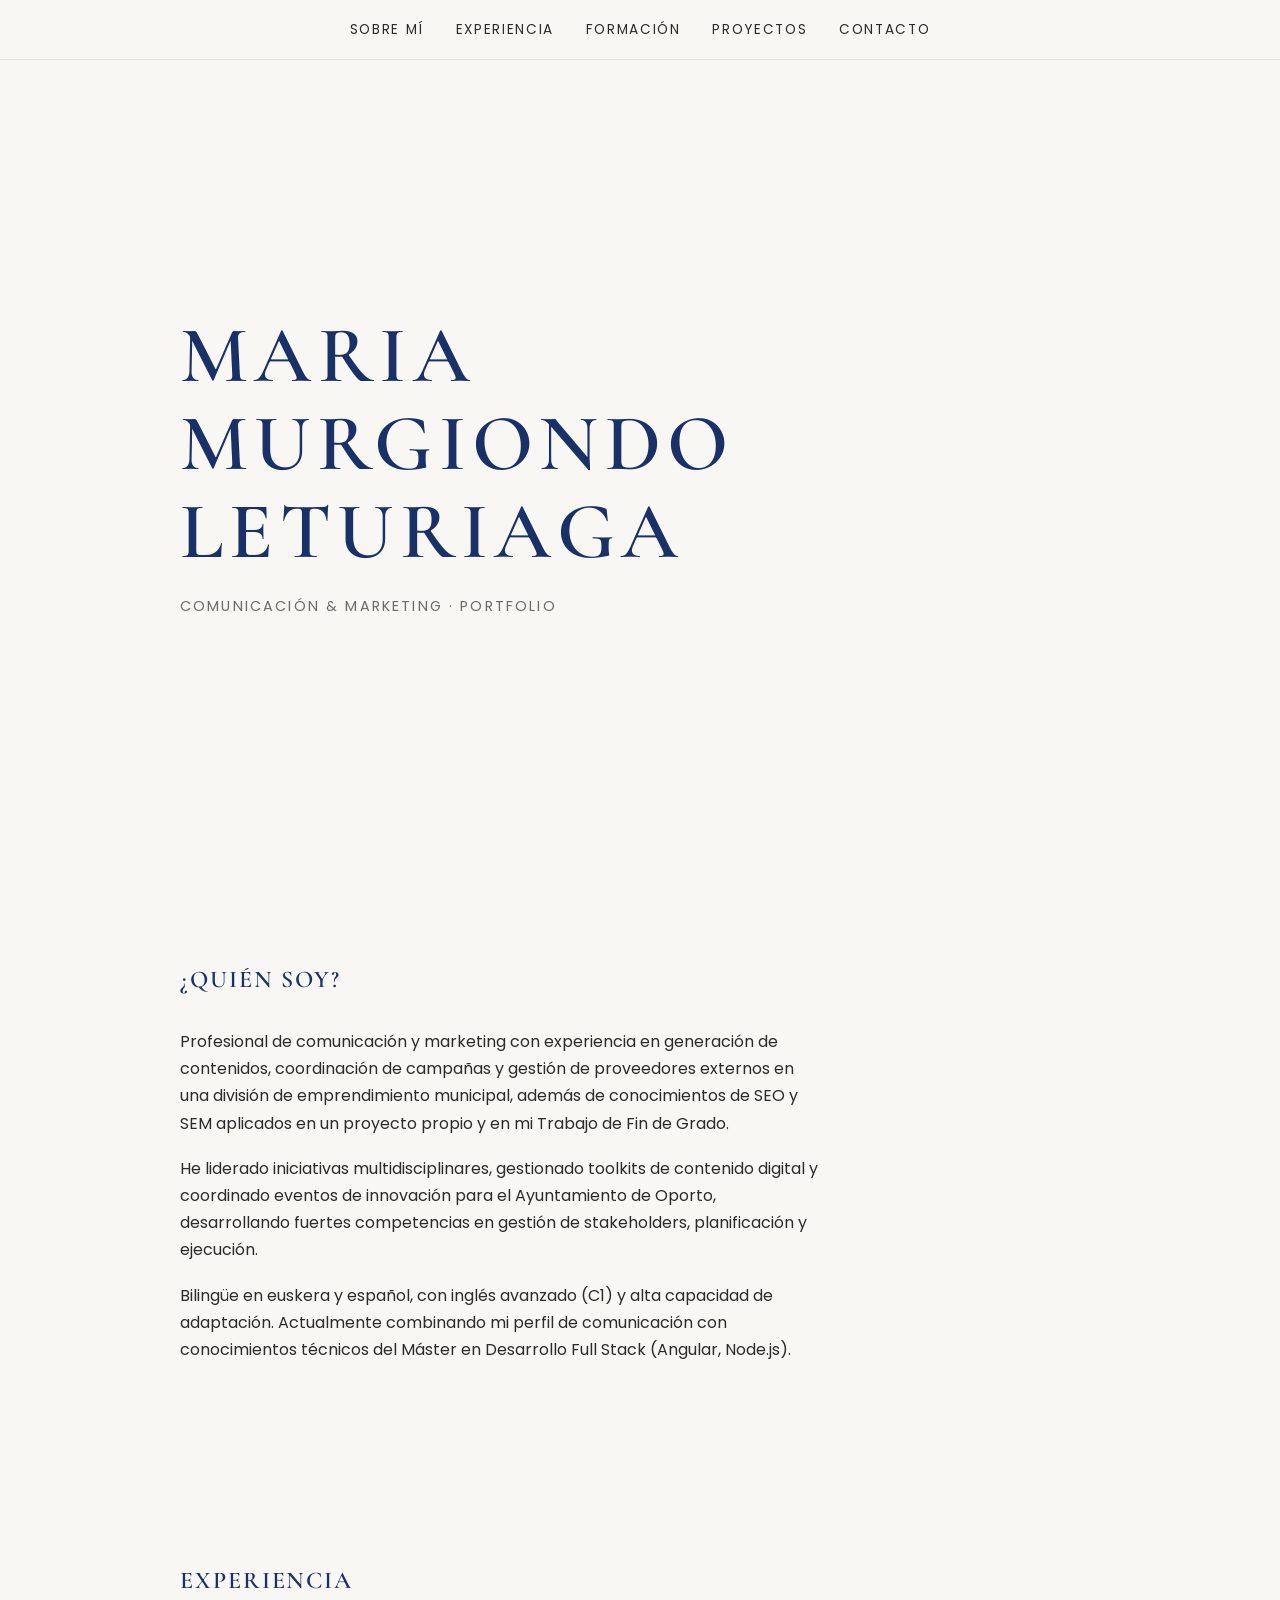
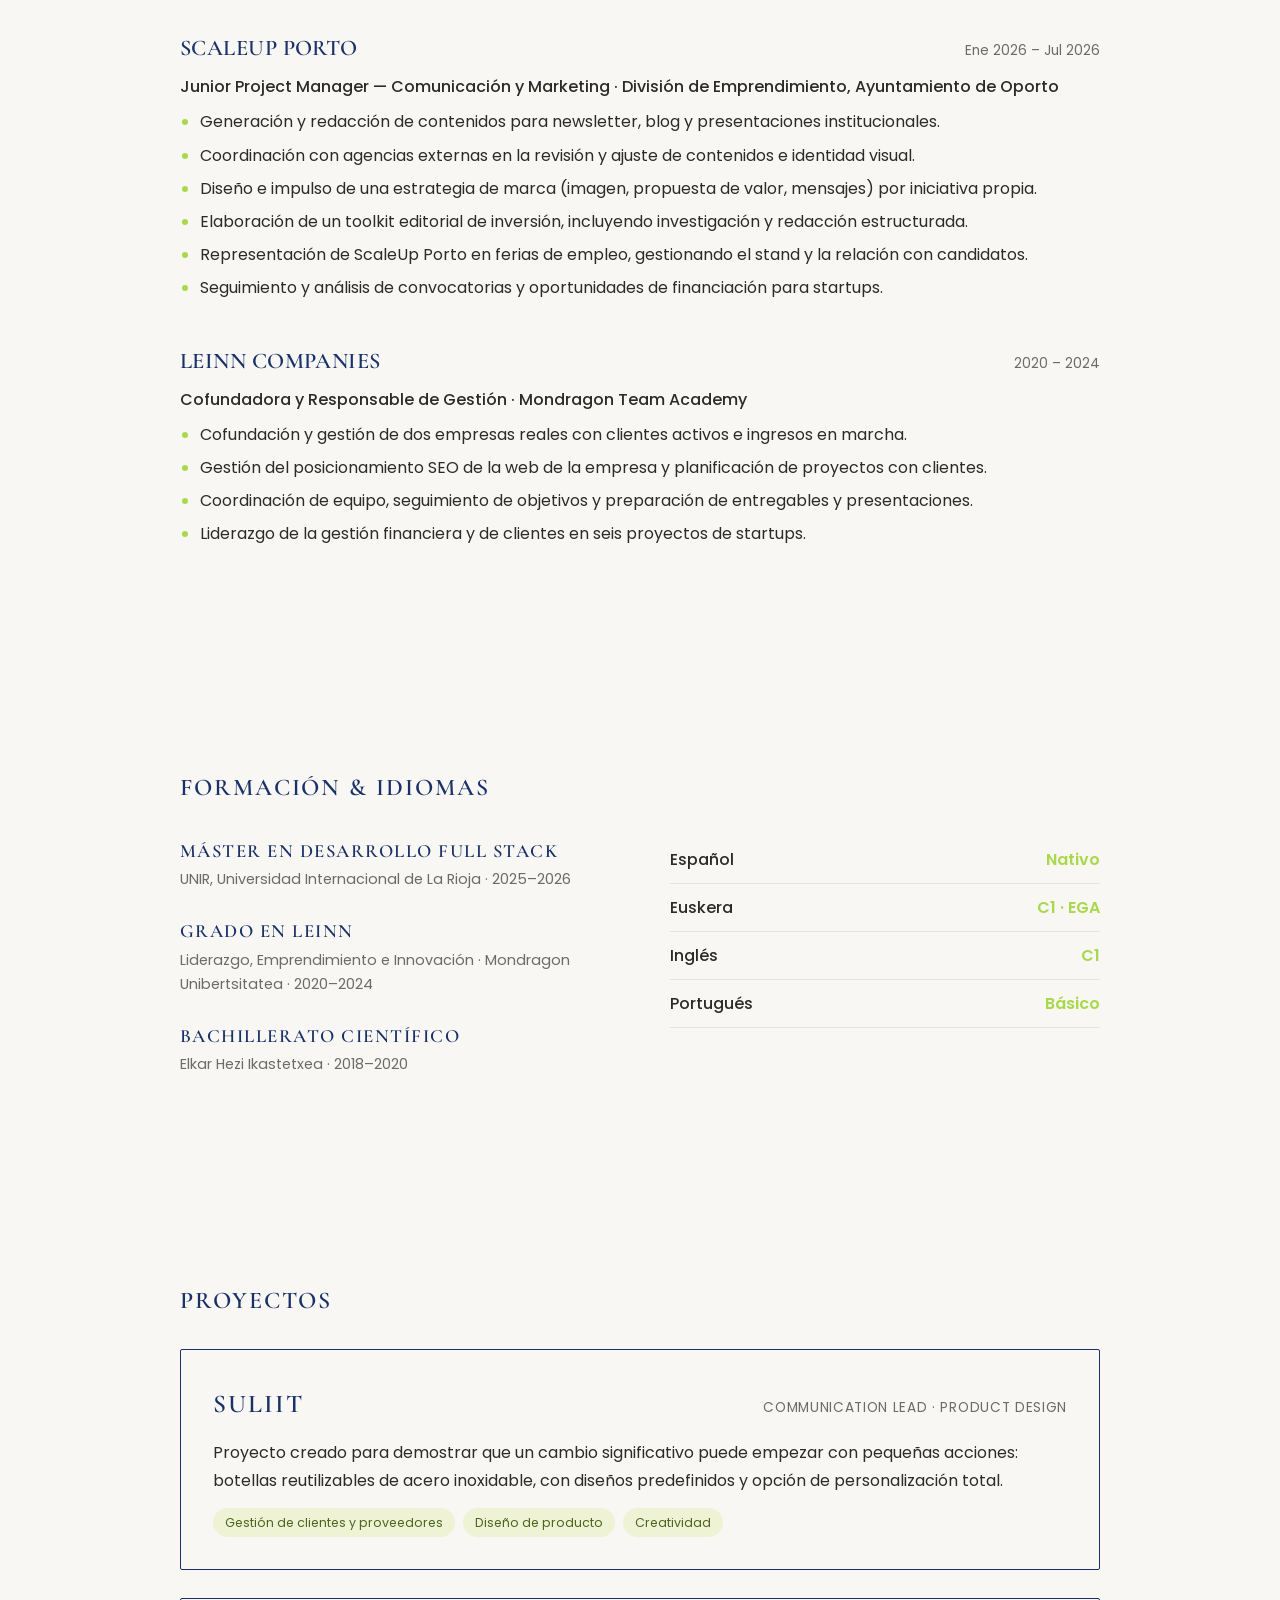
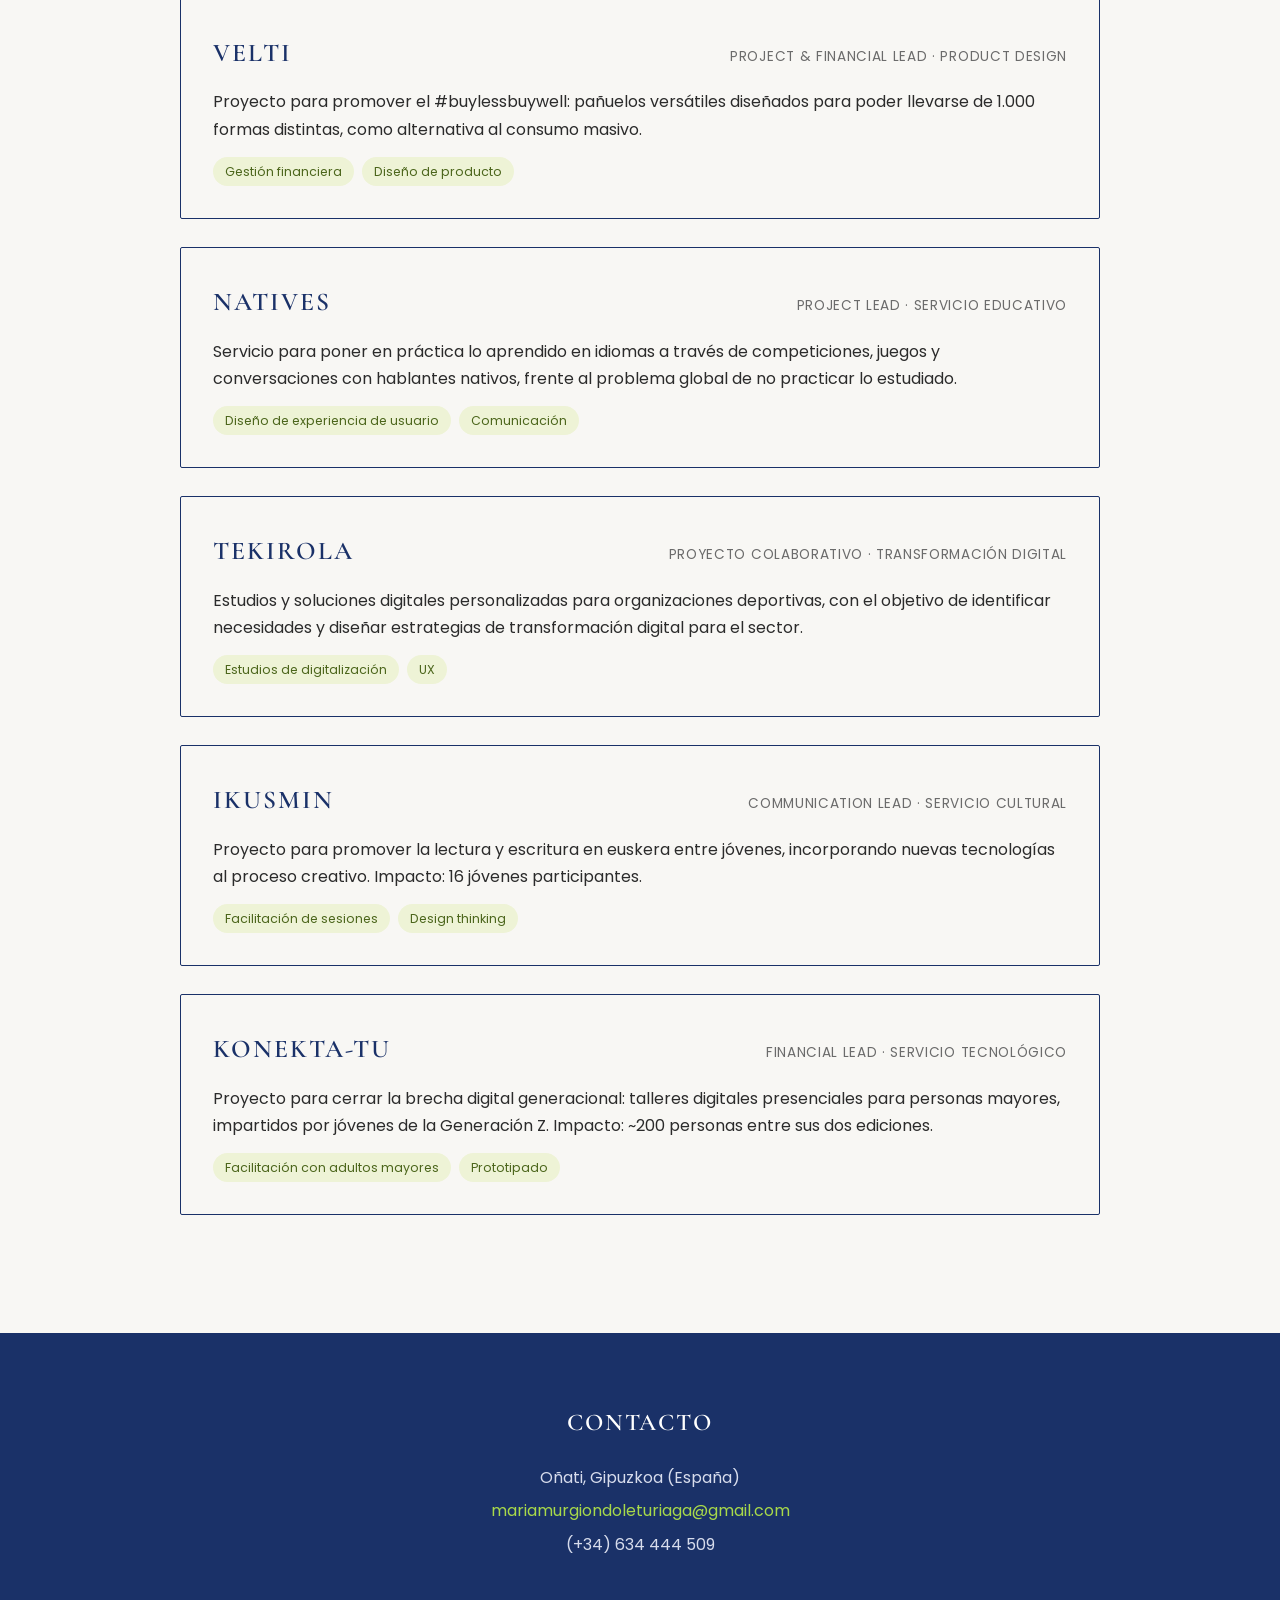
==== index.html @ a0304f07 "primer portfolio" ====
<!DOCTYPE html>
<html lang="es">
<head>
<meta charset="UTF-8">
<meta name="viewport" content="width=device-width, initial-scale=1">
<title>Maria Murgiondo Leturiaga — Portfolio</title>
<link rel="preconnect" href="https://fonts.googleapis.com">
<link href="https://fonts.googleapis.com/css2?family=Cormorant+Garamond:wght@400;500;600&family=Poppins:wght@300;400;500;600&display=swap" rel="stylesheet">
<style>
  :root {
    --navy: #1a3168;
    --lime: #a8d94a;
    --bg: #f8f7f4;
    --text: #2b2b2b;
    --muted: #6b6b6b;
  }
  * { box-sizing: border-box; margin: 0; padding: 0; }
  body {
    font-family: 'Poppins', sans-serif;
    background: var(--bg);
    color: var(--text);
    line-height: 1.7;
  }
  h1, h2, h3 {
    font-family: 'Cormorant Garamond', serif;
    letter-spacing: 0.08em;
    color: var(--navy);
    text-transform: uppercase;
    font-weight: 600;
  }
  a { color: var(--navy); }
  section {
    max-width: 1000px;
    margin: 0 auto;
    padding: 90px 40px;
  }
  nav {
    position: sticky;
    top: 0;
    background: rgba(248,247,244,0.95);
    backdrop-filter: blur(6px);
    display: flex;
    justify-content: center;
    gap: 32px;
    padding: 18px 0;
    z-index: 10;
    border-bottom: 1px solid #e5e3dd;
  }
  nav a {
    text-decoration: none;
    font-size: 0.85rem;
    letter-spacing: 0.12em;
    text-transform: uppercase;
    color: var(--text);
  }
  nav a:hover { color: var(--navy); }

  /* HERO */
  .hero {
    min-height: 90vh;
    display: flex;
    flex-direction: column;
    justify-content: center;
    align-items: flex-start;
    padding: 40px;
    position: relative;
  }
  .hero h1 {
    font-size: clamp(2.8rem, 7vw, 5rem);
    line-height: 1.1;
  }
  .hero p {
    margin-top: 18px;
    letter-spacing: 0.15em;
    text-transform: uppercase;
    font-size: 0.9rem;
    color: var(--muted);
  }

  /* WHO AM I */
  #sobre-mi p { margin-bottom: 18px; max-width: 640px; color: var(--text); }

  /* EXPERIENCE */
  .exp-item { margin-bottom: 40px; }
  .exp-item .meta {
    display: flex;
    justify-content: space-between;
    flex-wrap: wrap;
    align-items: baseline;
    margin-bottom: 6px;
  }
  .exp-item h3 { font-size: 1.4rem; letter-spacing: 0.02em; }
  .exp-item .role { font-family: 'Poppins'; font-weight: 500; color: var(--text); }
  .exp-item .date { color: var(--muted); font-size: 0.85rem; }
  .exp-item ul { padding-left: 20px; margin-top: 8px; }
  .exp-item li { margin-bottom: 6px; }
  .exp-item li::marker { color: var(--lime); }

  /* GRID (education / languages) */
  .grid-2 {
    display: grid;
    grid-template-columns: 1fr 1fr;
    gap: 60px;
  }
  .edu-item { margin-bottom: 24px; }
  .edu-item .school { color: var(--muted); font-size: 0.9rem; }
  .lang-item {
    display: flex;
    justify-content: space-between;
    align-items: center;
    padding: 10px 0;
    border-bottom: 1px solid #e5e3dd;
  }
  .lang-item span:first-child { font-weight: 500; }
  .lang-item span:last-child { color: var(--lime); font-weight: 600; }

  /* PROJECTS */
  .project-card {
    border: 1px solid var(--navy);
    border-radius: 2px;
    padding: 32px;
    margin-bottom: 28px;
  }
  .project-card .top {
    display: flex;
    justify-content: space-between;
    align-items: baseline;
    flex-wrap: wrap;
    margin-bottom: 14px;
  }
  .project-card h3 { font-size: 1.6rem; }
  .project-card .role { color: var(--muted); font-size: 0.85rem; letter-spacing: 0.05em; text-transform: uppercase; }
  .project-card .skills { margin-top: 14px; display: flex; flex-wrap: wrap; gap: 8px; }
  .skill-tag {
    background: #eef3d6;
    color: #4c661c;
    padding: 4px 12px;
    border-radius: 20px;
    font-size: 0.78rem;
  }

  /* CONTACT */
  footer {
    background: var(--navy);
    color: #fff;
    text-align: center;
    padding: 70px 40px;
  }
  footer h2 { color: #fff; margin-bottom: 20px; }
  footer a { color: var(--lime); text-decoration: none; }
  footer .contact-line { margin: 6px 0; color: #d7dcec; }

  @media (max-width: 700px) {
    .grid-2 { grid-template-columns: 1fr; }
    section { padding: 60px 22px; }
  }
</style>
</head>
<body>

<nav>
  <a href="#sobre-mi">Sobre mí</a>
  <a href="#experiencia">Experiencia</a>
  <a href="#formacion">Formación</a>
  <a href="#proyectos">Proyectos</a>
  <a href="#contacto">Contacto</a>
</nav>

<!-- HERO -->
<section class="hero" id="inicio">
  <h1>Maria<br>Murgiondo<br>Leturiaga</h1>
  <p>Comunicación &amp; Marketing · Portfolio</p>
</section>

<!-- SOBRE MI -->
<section id="sobre-mi">
  <h2>¿Quién soy?</h2>
  <br>
  <p>Profesional de comunicación y marketing con experiencia en generación de contenidos, coordinación de campañas y gestión de proveedores externos en una división de emprendimiento municipal, además de conocimientos de SEO y SEM aplicados en un proyecto propio y en mi Trabajo de Fin de Grado.</p>
  <p>He liderado iniciativas multidisciplinares, gestionado toolkits de contenido digital y coordinado eventos de innovación para el Ayuntamiento de Oporto, desarrollando fuertes competencias en gestión de stakeholders, planificación y ejecución.</p>
  <p>Bilingüe en euskera y español, con inglés avanzado (C1) y alta capacidad de adaptación. Actualmente combinando mi perfil de comunicación con conocimientos técnicos del Máster en Desarrollo Full Stack (Angular, Node.js).</p>
</section>

<!-- EXPERIENCIA -->
<section id="experiencia">
  <h2>Experiencia</h2>
  <br>
  <div class="exp-item">
    <div class="meta">
      <h3>ScaleUp Porto</h3>
      <span class="date">Ene 2026 – Jul 2026</span>
    </div>
    <div class="role">Junior Project Manager — Comunicación y Marketing · División de Emprendimiento, Ayuntamiento de Oporto</div>
    <ul>
      <li>Generación y redacción de contenidos para newsletter, blog y presentaciones institucionales.</li>
      <li>Coordinación con agencias externas en la revisión y ajuste de contenidos e identidad visual.</li>
      <li>Diseño e impulso de una estrategia de marca (imagen, propuesta de valor, mensajes) por iniciativa propia.</li>
      <li>Elaboración de un toolkit editorial de inversión, incluyendo investigación y redacción estructurada.</li>
      <li>Representación de ScaleUp Porto en ferias de empleo, gestionando el stand y la relación con candidatos.</li>
      <li>Seguimiento y análisis de convocatorias y oportunidades de financiación para startups.</li>
    </ul>
  </div>
  <div class="exp-item">
    <div class="meta">
      <h3>LEINN Companies</h3>
      <span class="date">2020 – 2024</span>
    </div>
    <div class="role">Cofundadora y Responsable de Gestión · Mondragon Team Academy</div>
    <ul>
      <li>Cofundación y gestión de dos empresas reales con clientes activos e ingresos en marcha.</li>
      <li>Gestión del posicionamiento SEO de la web de la empresa y planificación de proyectos con clientes.</li>
      <li>Coordinación de equipo, seguimiento de objetivos y preparación de entregables y presentaciones.</li>
      <li>Liderazgo de la gestión financiera y de clientes en seis proyectos de startups.</li>
    </ul>
  </div>
</section>

<!-- FORMACION Y LANGUAGES -->
<section id="formacion">
  <h2>Formación &amp; Idiomas</h2>
  <br>
  <div class="grid-2">
    <div>
      <div class="edu-item">
        <h3>Máster en Desarrollo Full Stack</h3>
        <div class="school">UNIR, Universidad Internacional de La Rioja · 2025–2026</div>
      </div>
      <div class="edu-item">
        <h3>Grado en LEINN</h3>
        <div class="school">Liderazgo, Emprendimiento e Innovación · Mondragon Unibertsitatea · 2020–2024</div>
      </div>
      <div class="edu-item">
        <h3>Bachillerato Científico</h3>
        <div class="school">Elkar Hezi Ikastetxea · 2018–2020</div>
      </div>
    </div>
    <div>
      <div class="lang-item"><span>Español</span><span>Nativo</span></div>
      <div class="lang-item"><span>Euskera</span><span>C1 · EGA</span></div>
      <div class="lang-item"><span>Inglés</span><span>C1</span></div>
      <div class="lang-item"><span>Portugués</span><span>Básico</span></div>
    </div>
  </div>
</section>

<!-- PROYECTOS -->
<section id="proyectos">
  <h2>Proyectos</h2>
  <br>

  <div class="project-card">
    <div class="top">
      <h3>Suliit</h3>
      <span class="role">Communication Lead · Product design</span>
    </div>
    <p>Proyecto creado para demostrar que un cambio significativo puede empezar con pequeñas acciones: botellas reutilizables de acero inoxidable, con diseños predefinidos y opción de personalización total.</p>
    <div class="skills">
      <span class="skill-tag">Gestión de clientes y proveedores</span>
      <span class="skill-tag">Diseño de producto</span>
      <span class="skill-tag">Creatividad</span>
    </div>
  </div>

  <div class="project-card">
    <div class="top">
      <h3>Velti</h3>
      <span class="role">Project &amp; Financial Lead · Product design</span>
    </div>
    <p>Proyecto para promover el #buylessbuywell: pañuelos versátiles diseñados para poder llevarse de 1.000 formas distintas, como alternativa al consumo masivo.</p>
    <div class="skills">
      <span class="skill-tag">Gestión financiera</span>
      <span class="skill-tag">Diseño de producto</span>
    </div>
  </div>

  <div class="project-card">
    <div class="top">
      <h3>nativES</h3>
      <span class="role">Project Lead · Servicio educativo</span>
    </div>
    <p>Servicio para poner en práctica lo aprendido en idiomas a través de competiciones, juegos y conversaciones con hablantes nativos, frente al problema global de no practicar lo estudiado.</p>
    <div class="skills">
      <span class="skill-tag">Diseño de experiencia de usuario</span>
      <span class="skill-tag">Comunicación</span>
    </div>
  </div>

  <div class="project-card">
    <div class="top">
      <h3>Tekirola</h3>
      <span class="role">Proyecto colaborativo · Transformación digital</span>
    </div>
    <p>Estudios y soluciones digitales personalizadas para organizaciones deportivas, con el objetivo de identificar necesidades y diseñar estrategias de transformación digital para el sector.</p>
    <div class="skills">
      <span class="skill-tag">Estudios de digitalización</span>
      <span class="skill-tag">UX</span>
    </div>
  </div>

  <div class="project-card">
    <div class="top">
      <h3>Ikusmin</h3>
      <span class="role">Communication Lead · Servicio cultural</span>
    </div>
    <p>Proyecto para promover la lectura y escritura en euskera entre jóvenes, incorporando nuevas tecnologías al proceso creativo. Impacto: 16 jóvenes participantes.</p>
    <div class="skills">
      <span class="skill-tag">Facilitación de sesiones</span>
      <span class="skill-tag">Design thinking</span>
    </div>
  </div>

  <div class="project-card">
    <div class="top">
      <h3>Konekta-Tu</h3>
      <span class="role">Financial Lead · Servicio tecnológico</span>
    </div>
    <p>Proyecto para cerrar la brecha digital generacional: talleres digitales presenciales para personas mayores, impartidos por jóvenes de la Generación Z. Impacto: ~200 personas entre sus dos ediciones.</p>
    <div class="skills">
      <span class="skill-tag">Facilitación con adultos mayores</span>
      <span class="skill-tag">Prototipado</span>
    </div>
  </div>
</section>

<!-- CONTACTO -->
<footer id="contacto">
  <h2>Contacto</h2>
  <p class="contact-line">Oñati, Gipuzkoa (España)</p>
  <p class="contact-line"><a href="mailto:mariamurgiondoleturiaga@gmail.com">mariamurgiondoleturiaga@gmail.com</a></p>
  <p class="contact-line">(+34) 634 444 509</p>
</footer>

</body>
</html>
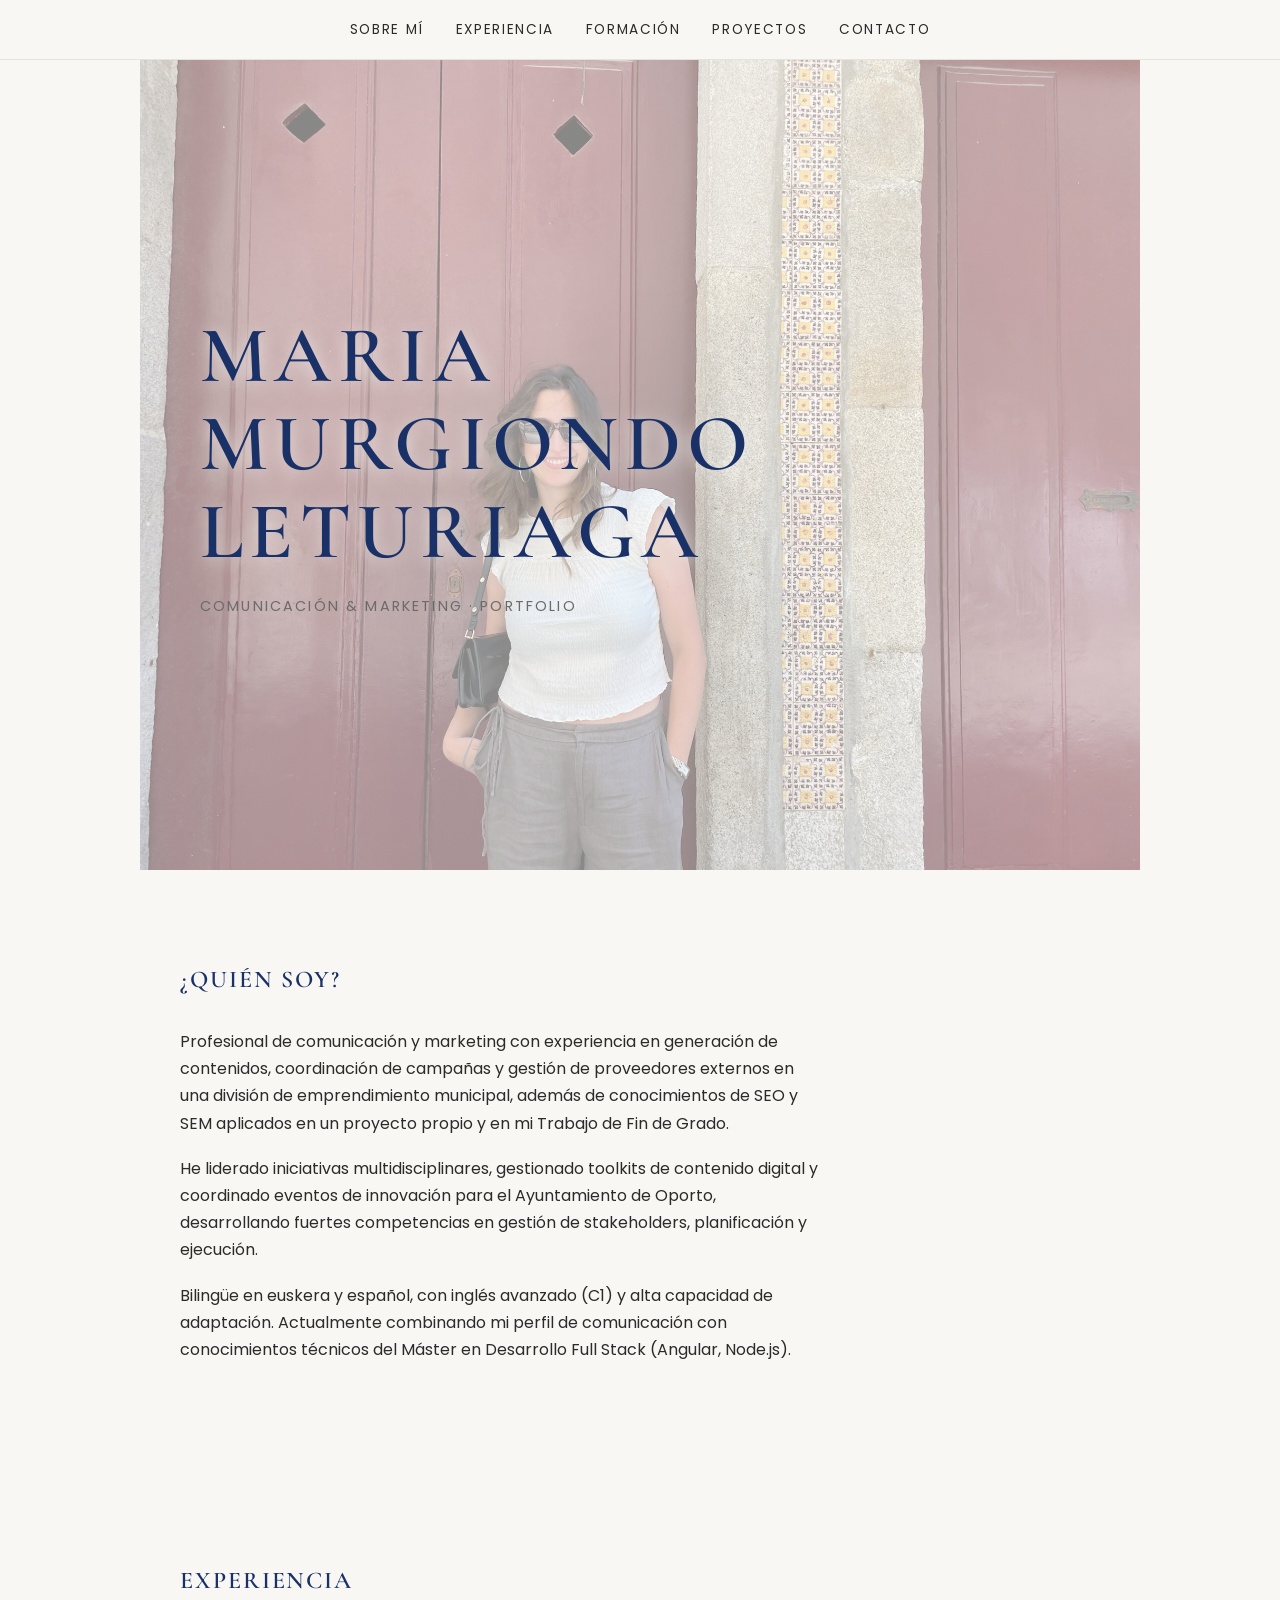
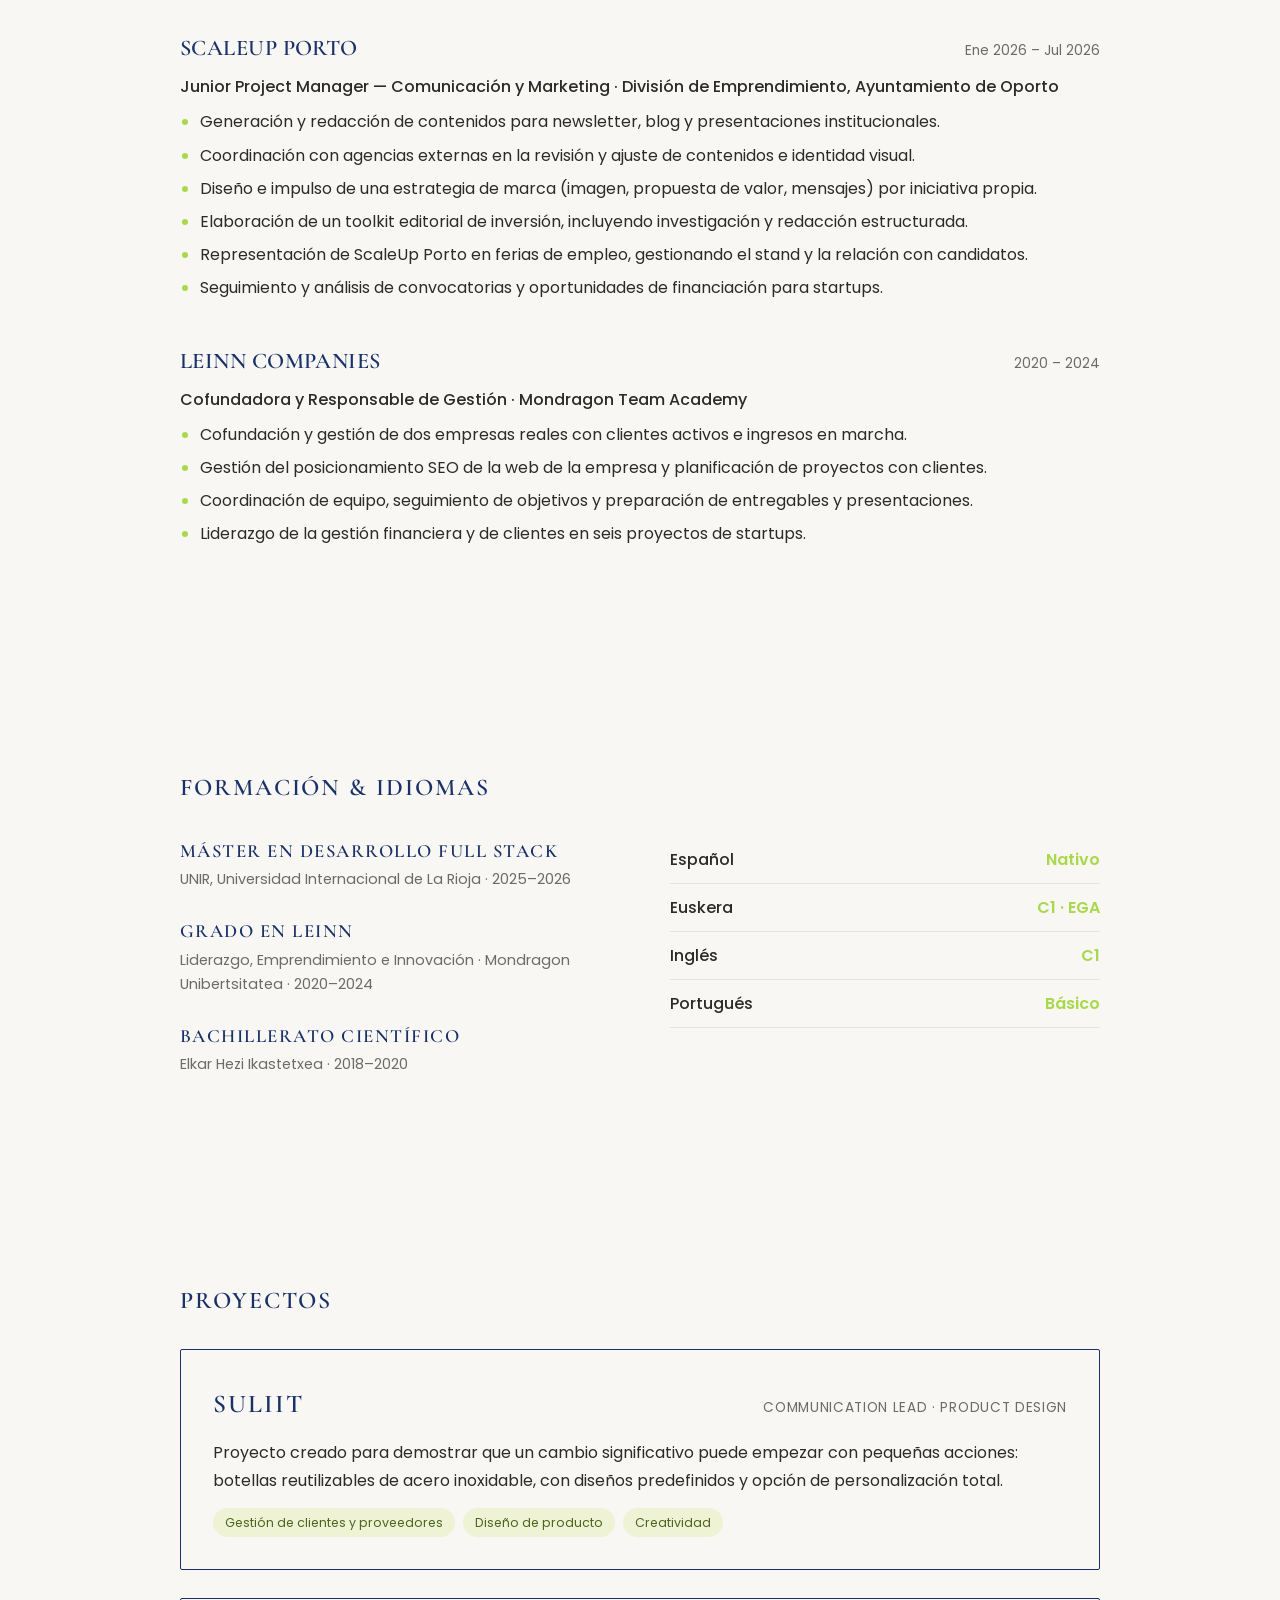
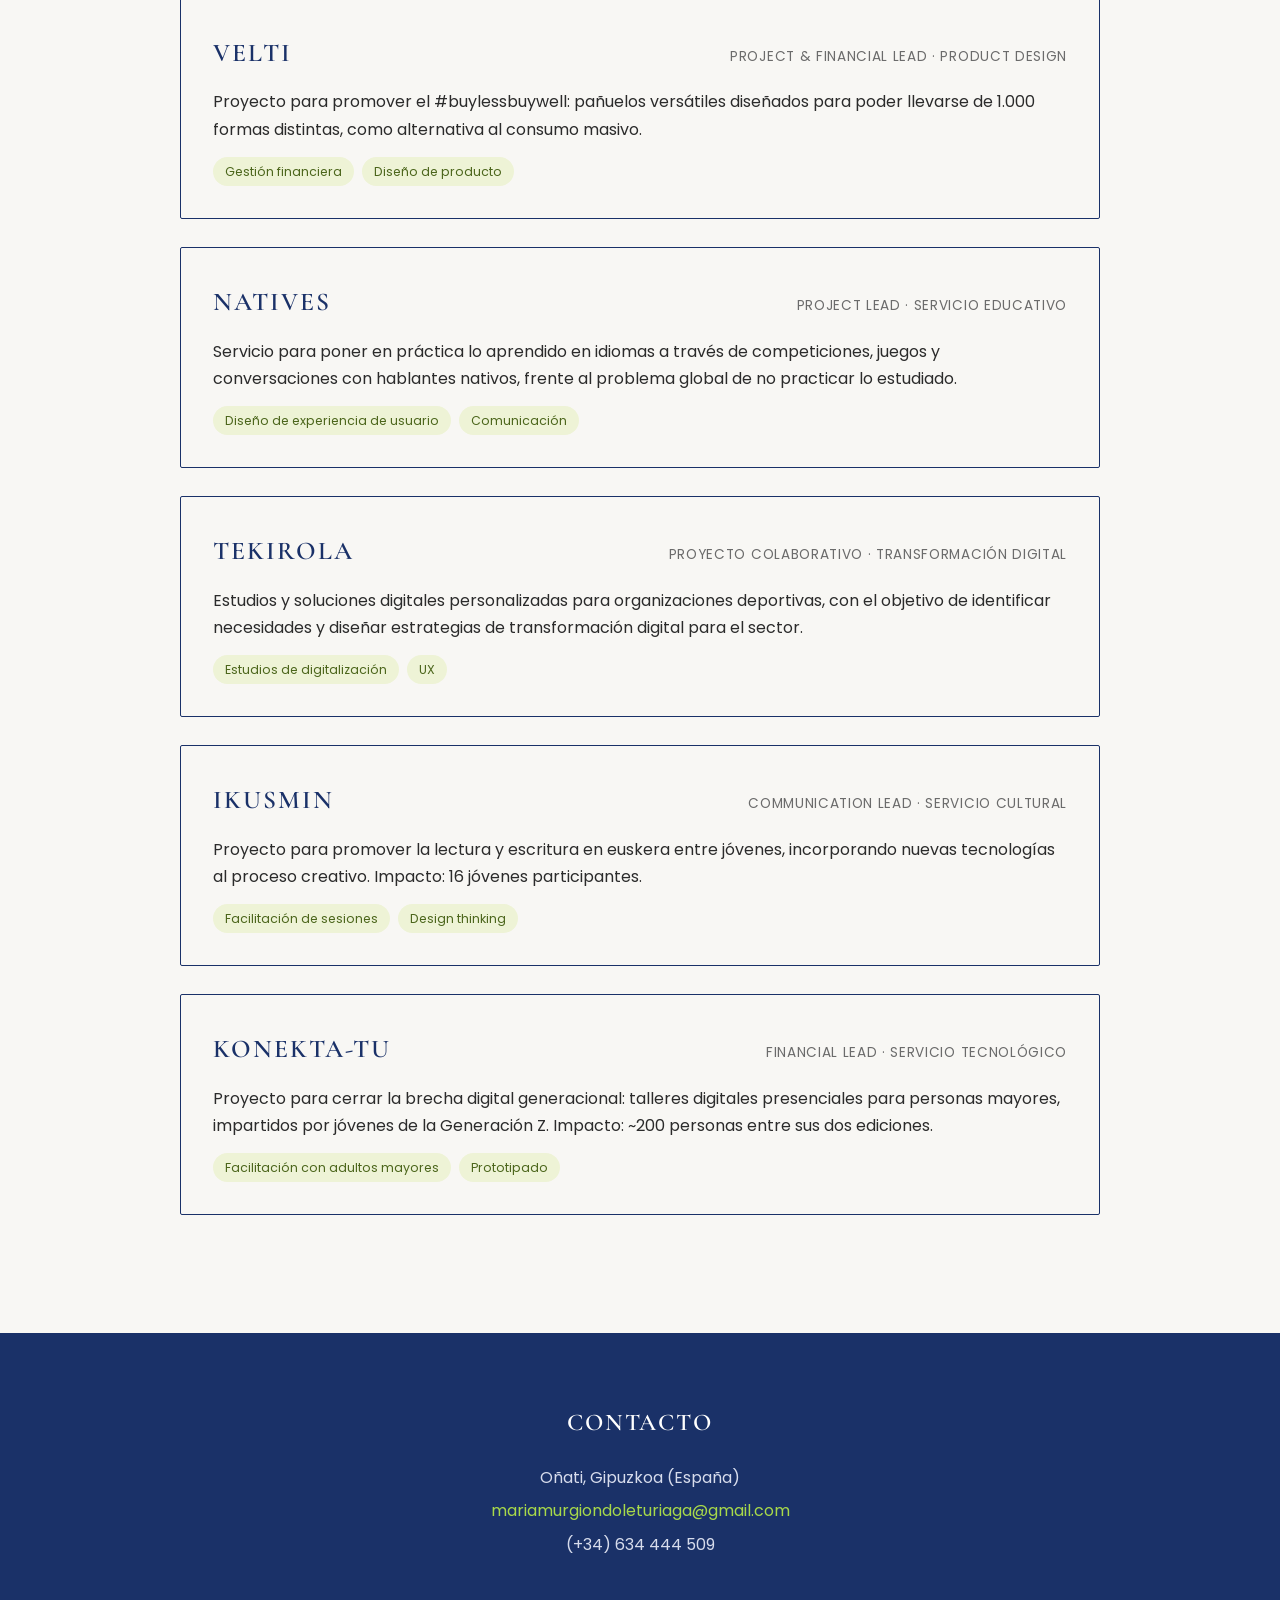
==== commit c2767905: "añadir foto de fondo al inicio" ====
--- a/index.html
+++ b/index.html
@@ -62,12 +62,18 @@
     flex-direction: column;
     justify-content: center;
     align-items: flex-start;
-    padding: 40px;
+    padding: 40px 60px;
     position: relative;
+    background-image:
+      linear-gradient(rgba(248,247,244,0.55), rgba(248,247,244,0.55)),
+      url('img/hero.jpg');
+    background-size: cover;
+    background-position: center 25%;
   }
   .hero h1 {
     font-size: clamp(2.8rem, 7vw, 5rem);
     line-height: 1.1;
+    text-shadow: 0 2px 18px rgba(248,247,244,0.8);
   }
   .hero p {
     margin-top: 18px;
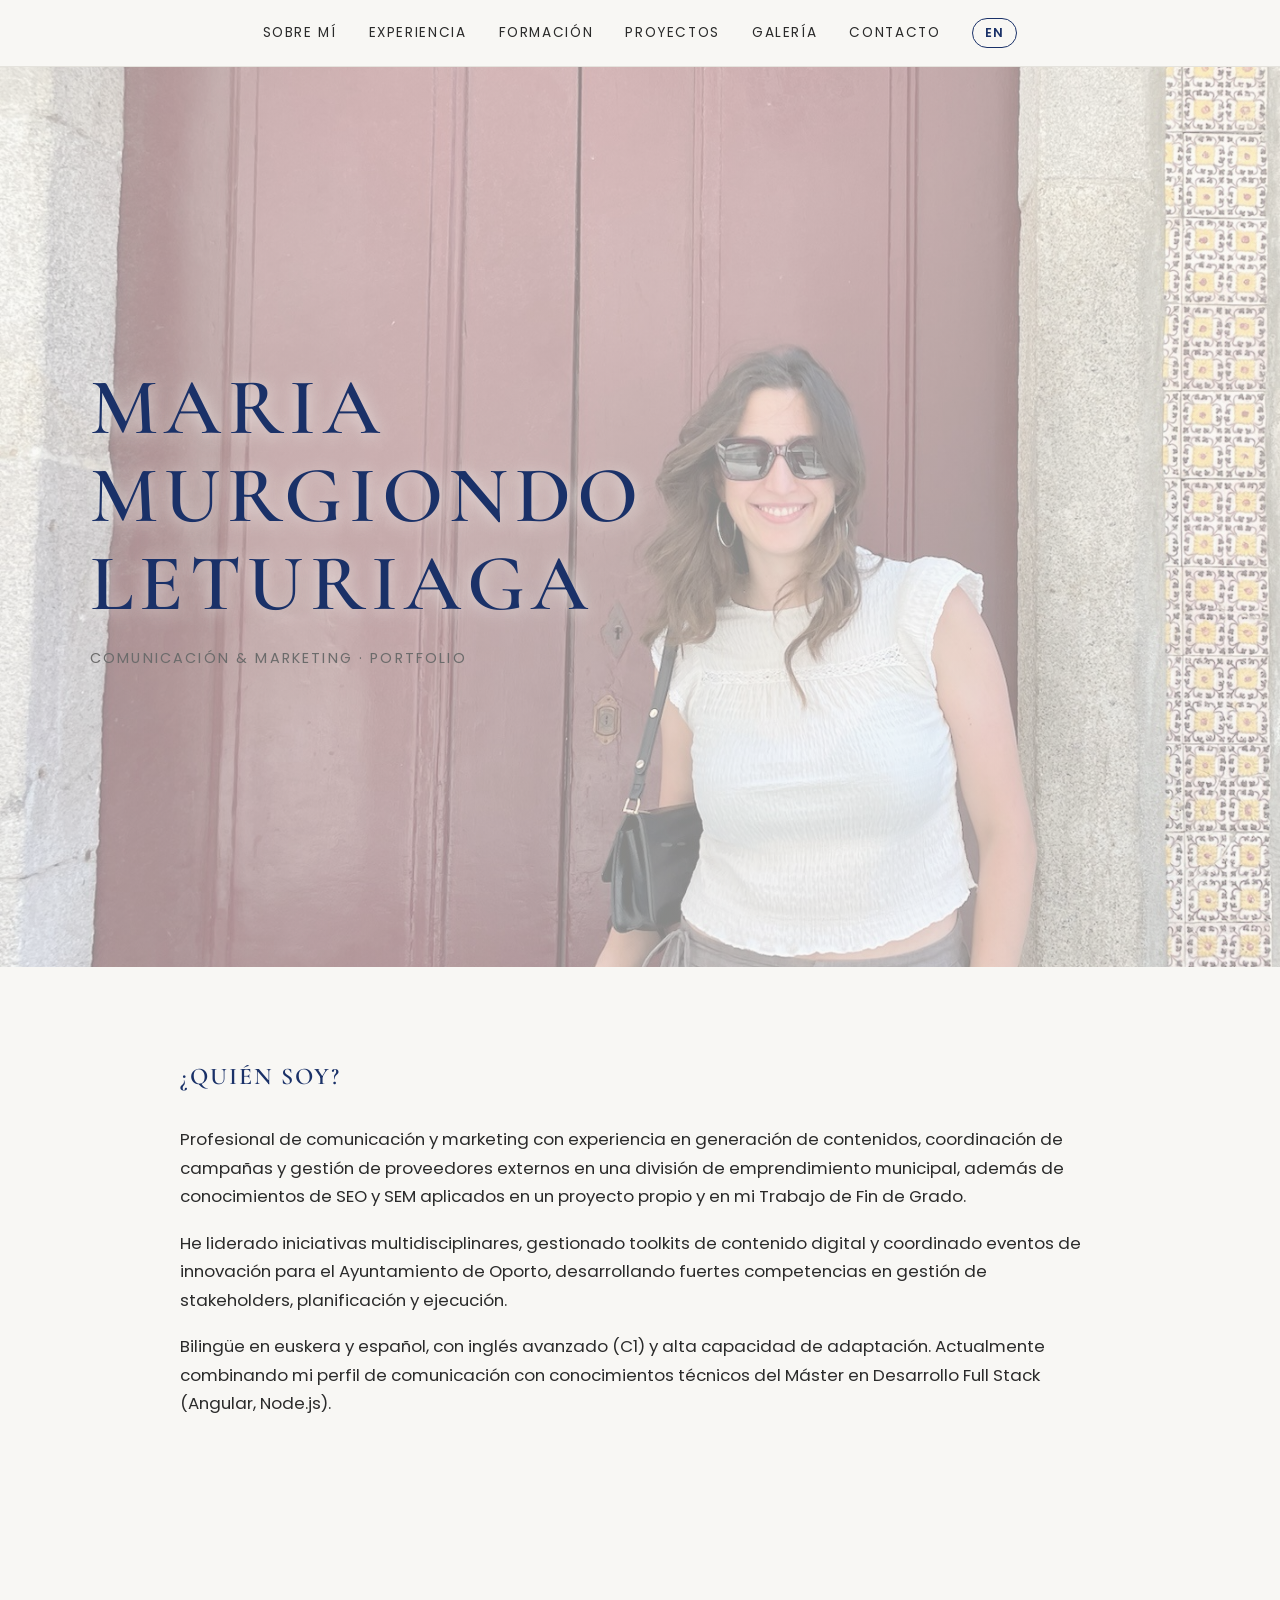
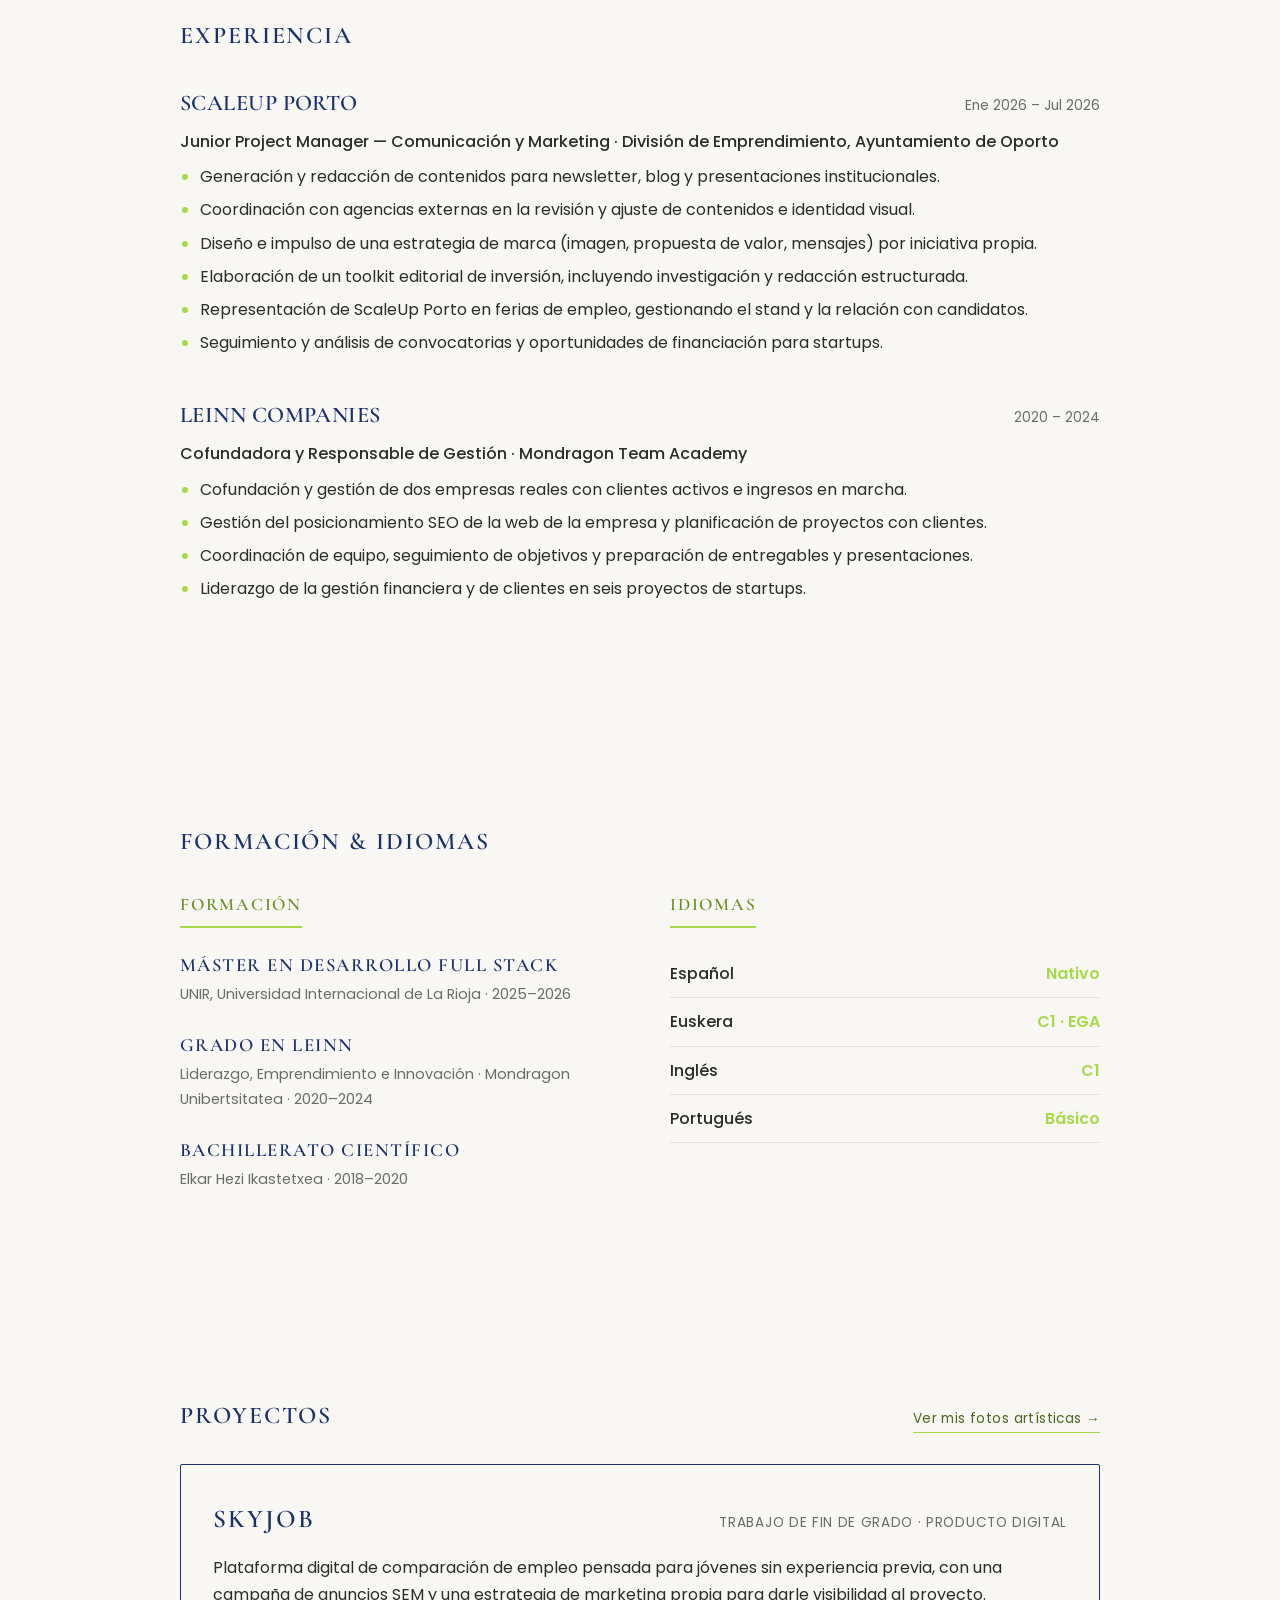
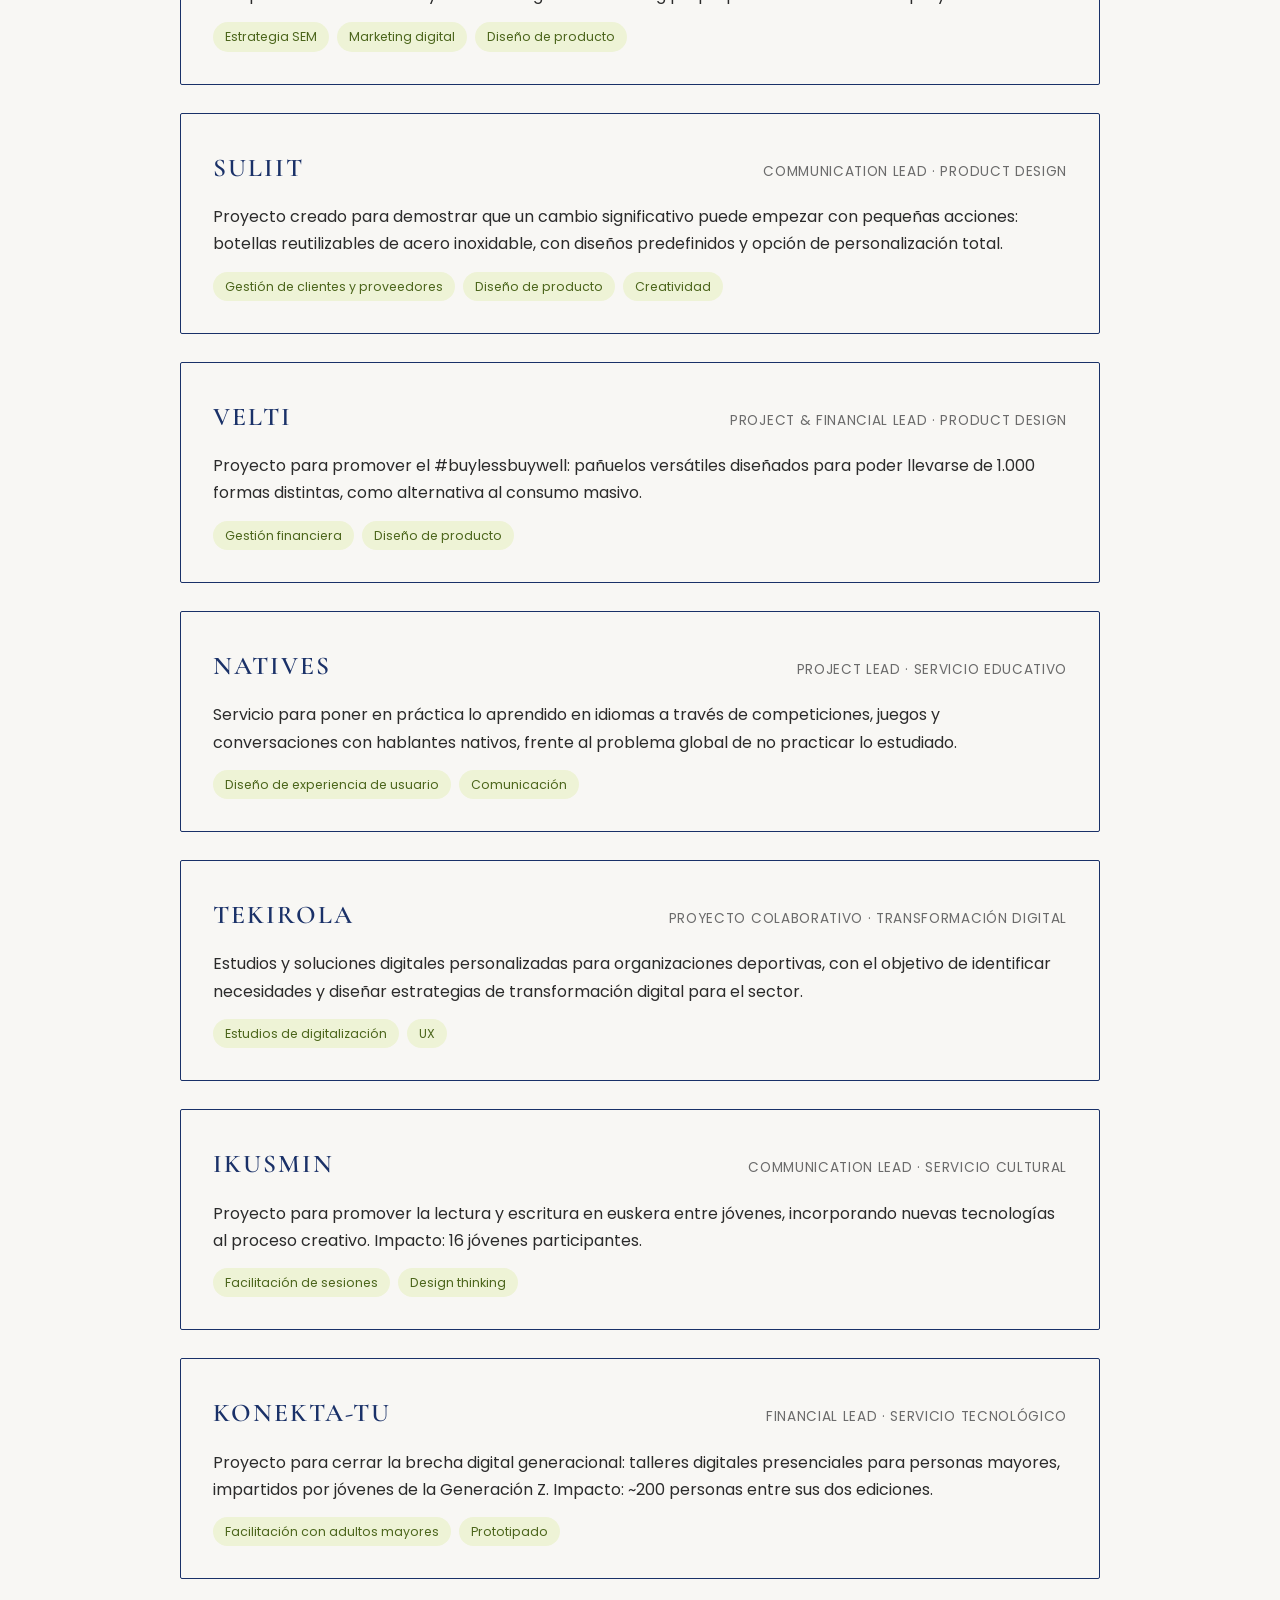
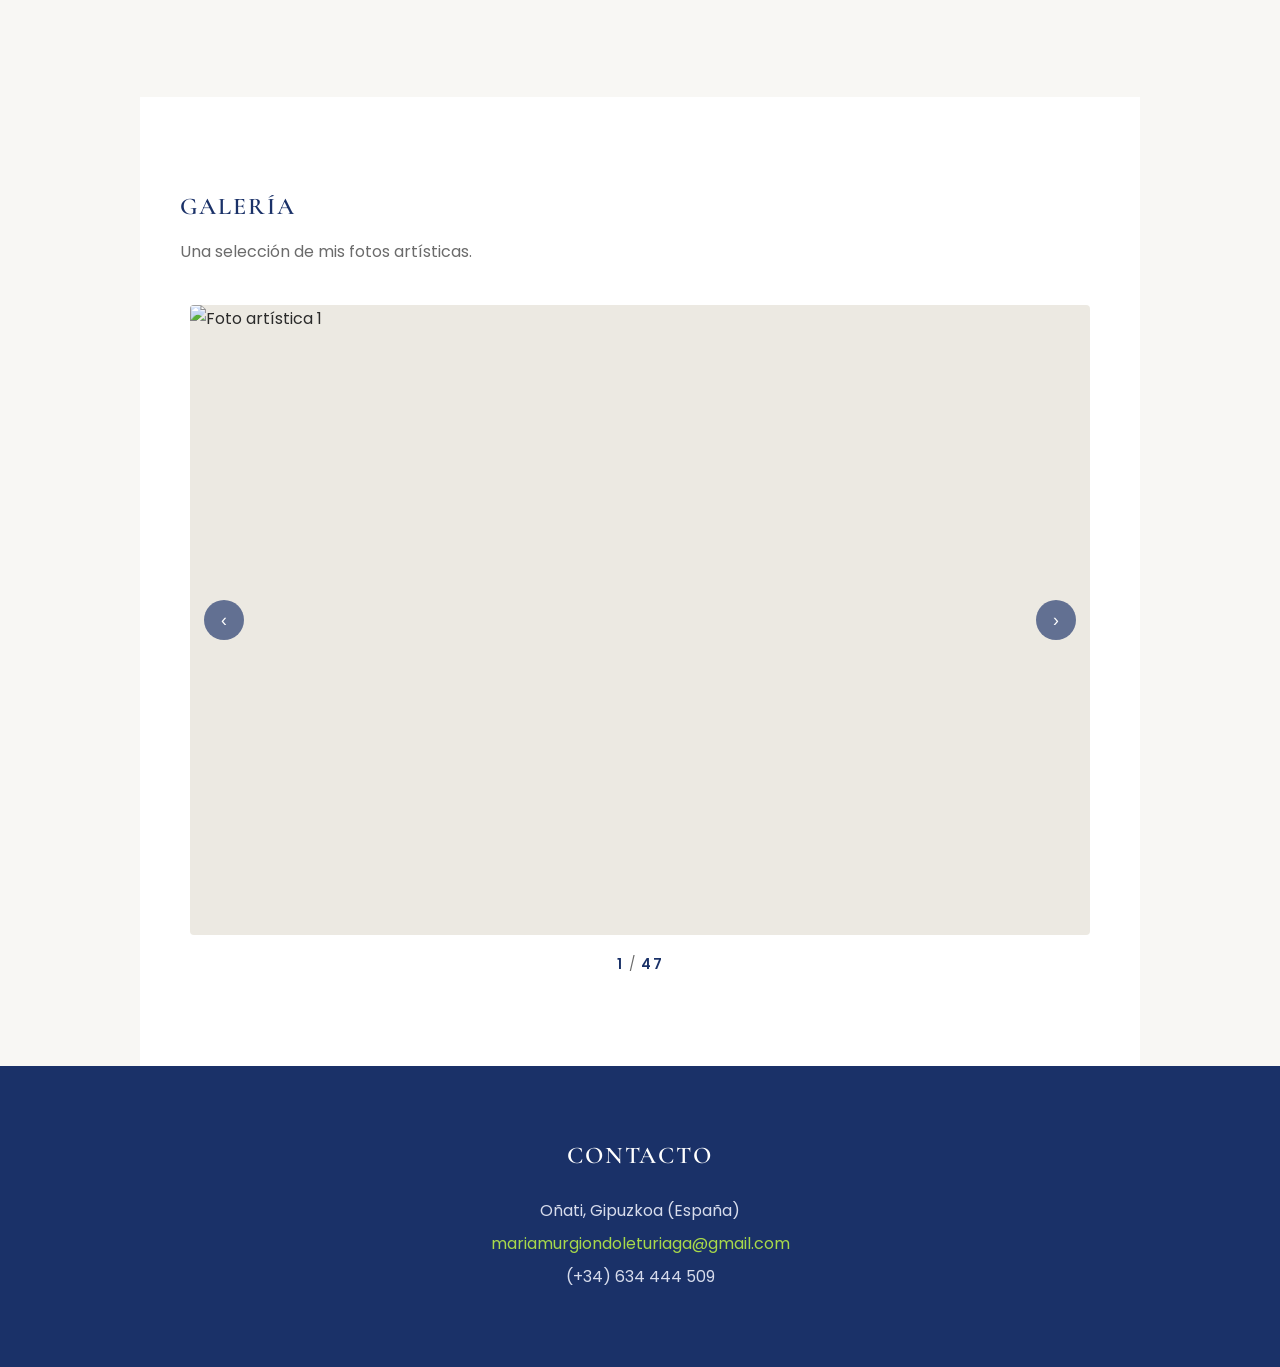
==== commit 805ca6a1: "primera vesión fotos carrusel" ====
--- a/index.html
+++ b/index.html
@@ -6,204 +6,52 @@
 <title>Maria Murgiondo Leturiaga — Portfolio</title>
 <link rel="preconnect" href="https://fonts.googleapis.com">
 <link href="https://fonts.googleapis.com/css2?family=Cormorant+Garamond:wght@400;500;600&family=Poppins:wght@300;400;500;600&display=swap" rel="stylesheet">
-<style>
-  :root {
-    --navy: #1a3168;
-    --lime: #a8d94a;
-    --bg: #f8f7f4;
-    --text: #2b2b2b;
-    --muted: #6b6b6b;
-  }
-  * { box-sizing: border-box; margin: 0; padding: 0; }
-  body {
-    font-family: 'Poppins', sans-serif;
-    background: var(--bg);
-    color: var(--text);
-    line-height: 1.7;
-  }
-  h1, h2, h3 {
-    font-family: 'Cormorant Garamond', serif;
-    letter-spacing: 0.08em;
-    color: var(--navy);
-    text-transform: uppercase;
-    font-weight: 600;
-  }
-  a { color: var(--navy); }
-  section {
-    max-width: 1000px;
-    margin: 0 auto;
-    padding: 90px 40px;
-  }
-  nav {
-    position: sticky;
-    top: 0;
-    background: rgba(248,247,244,0.95);
-    backdrop-filter: blur(6px);
-    display: flex;
-    justify-content: center;
-    gap: 32px;
-    padding: 18px 0;
-    z-index: 10;
-    border-bottom: 1px solid #e5e3dd;
-  }
-  nav a {
-    text-decoration: none;
-    font-size: 0.85rem;
-    letter-spacing: 0.12em;
-    text-transform: uppercase;
-    color: var(--text);
-  }
-  nav a:hover { color: var(--navy); }
-
-  /* HERO */
-  .hero {
-    min-height: 90vh;
-    display: flex;
-    flex-direction: column;
-    justify-content: center;
-    align-items: flex-start;
-    padding: 40px 60px;
-    position: relative;
-    background-image:
-      linear-gradient(rgba(248,247,244,0.55), rgba(248,247,244,0.55)),
-      url('img/hero.jpg');
-    background-size: cover;
-    background-position: center 25%;
-  }
-  .hero h1 {
-    font-size: clamp(2.8rem, 7vw, 5rem);
-    line-height: 1.1;
-    text-shadow: 0 2px 18px rgba(248,247,244,0.8);
-  }
-  .hero p {
-    margin-top: 18px;
-    letter-spacing: 0.15em;
-    text-transform: uppercase;
-    font-size: 0.9rem;
-    color: var(--muted);
-  }
-
-  /* WHO AM I */
-  #sobre-mi p { margin-bottom: 18px; max-width: 640px; color: var(--text); }
-
-  /* EXPERIENCE */
-  .exp-item { margin-bottom: 40px; }
-  .exp-item .meta {
-    display: flex;
-    justify-content: space-between;
-    flex-wrap: wrap;
-    align-items: baseline;
-    margin-bottom: 6px;
-  }
-  .exp-item h3 { font-size: 1.4rem; letter-spacing: 0.02em; }
-  .exp-item .role { font-family: 'Poppins'; font-weight: 500; color: var(--text); }
-  .exp-item .date { color: var(--muted); font-size: 0.85rem; }
-  .exp-item ul { padding-left: 20px; margin-top: 8px; }
-  .exp-item li { margin-bottom: 6px; }
-  .exp-item li::marker { color: var(--lime); }
-
-  /* GRID (education / languages) */
-  .grid-2 {
-    display: grid;
-    grid-template-columns: 1fr 1fr;
-    gap: 60px;
-  }
-  .edu-item { margin-bottom: 24px; }
-  .edu-item .school { color: var(--muted); font-size: 0.9rem; }
-  .lang-item {
-    display: flex;
-    justify-content: space-between;
-    align-items: center;
-    padding: 10px 0;
-    border-bottom: 1px solid #e5e3dd;
-  }
-  .lang-item span:first-child { font-weight: 500; }
-  .lang-item span:last-child { color: var(--lime); font-weight: 600; }
-
-  /* PROJECTS */
-  .project-card {
-    border: 1px solid var(--navy);
-    border-radius: 2px;
-    padding: 32px;
-    margin-bottom: 28px;
-  }
-  .project-card .top {
-    display: flex;
-    justify-content: space-between;
-    align-items: baseline;
-    flex-wrap: wrap;
-    margin-bottom: 14px;
-  }
-  .project-card h3 { font-size: 1.6rem; }
-  .project-card .role { color: var(--muted); font-size: 0.85rem; letter-spacing: 0.05em; text-transform: uppercase; }
-  .project-card .skills { margin-top: 14px; display: flex; flex-wrap: wrap; gap: 8px; }
-  .skill-tag {
-    background: #eef3d6;
-    color: #4c661c;
-    padding: 4px 12px;
-    border-radius: 20px;
-    font-size: 0.78rem;
-  }
-
-  /* CONTACT */
-  footer {
-    background: var(--navy);
-    color: #fff;
-    text-align: center;
-    padding: 70px 40px;
-  }
-  footer h2 { color: #fff; margin-bottom: 20px; }
-  footer a { color: var(--lime); text-decoration: none; }
-  footer .contact-line { margin: 6px 0; color: #d7dcec; }
-
-  @media (max-width: 700px) {
-    .grid-2 { grid-template-columns: 1fr; }
-    section { padding: 60px 22px; }
-  }
-</style>
+<link rel="stylesheet" href="style.css">
 </head>
 <body>
 
 <nav>
-  <a href="#sobre-mi">Sobre mí</a>
-  <a href="#experiencia">Experiencia</a>
-  <a href="#formacion">Formación</a>
-  <a href="#proyectos">Proyectos</a>
-  <a href="#contacto">Contacto</a>
+  <a href="#sobre-mi" data-i18n="nav-sobre">Sobre mí</a>
+  <a href="#experiencia" data-i18n="nav-experiencia">Experiencia</a>
+  <a href="#formacion" data-i18n="nav-formacion">Formación</a>
+  <a href="#proyectos" data-i18n="nav-proyectos">Proyectos</a>
+  <a href="#galeria" data-i18n="nav-galeria">Galería</a>
+  <a href="#contacto" data-i18n="nav-contacto">Contacto</a>
+  <button id="lang-toggle" class="lang-toggle" onclick="cambiarIdioma()">EN</button>
 </nav>
 
 <!-- HERO -->
 <section class="hero" id="inicio">
   <h1>Maria<br>Murgiondo<br>Leturiaga</h1>
-  <p>Comunicación &amp; Marketing · Portfolio</p>
+  <p data-i18n="hero-tag">Comunicación &amp; Marketing · Portfolio</p>
 </section>
 
 <!-- SOBRE MI -->
 <section id="sobre-mi">
-  <h2>¿Quién soy?</h2>
-  <br>
-  <p>Profesional de comunicación y marketing con experiencia en generación de contenidos, coordinación de campañas y gestión de proveedores externos en una división de emprendimiento municipal, además de conocimientos de SEO y SEM aplicados en un proyecto propio y en mi Trabajo de Fin de Grado.</p>
-  <p>He liderado iniciativas multidisciplinares, gestionado toolkits de contenido digital y coordinado eventos de innovación para el Ayuntamiento de Oporto, desarrollando fuertes competencias en gestión de stakeholders, planificación y ejecución.</p>
-  <p>Bilingüe en euskera y español, con inglés avanzado (C1) y alta capacidad de adaptación. Actualmente combinando mi perfil de comunicación con conocimientos técnicos del Máster en Desarrollo Full Stack (Angular, Node.js).</p>
+  <h2 data-i18n="sobre-titulo">¿Quién soy?</h2>
+  <br>
+  <p data-i18n="sobre-p1">Profesional de comunicación y marketing con experiencia en generación de contenidos, coordinación de campañas y gestión de proveedores externos en una división de emprendimiento municipal, además de conocimientos de SEO y SEM aplicados en un proyecto propio y en mi Trabajo de Fin de Grado.</p>
+  <p data-i18n="sobre-p2">He liderado iniciativas multidisciplinares, gestionado toolkits de contenido digital y coordinado eventos de innovación para el Ayuntamiento de Oporto, desarrollando fuertes competencias en gestión de stakeholders, planificación y ejecución.</p>
+  <p data-i18n="sobre-p3">Bilingüe en euskera y español, con inglés avanzado (C1) y alta capacidad de adaptación. Actualmente combinando mi perfil de comunicación con conocimientos técnicos del Máster en Desarrollo Full Stack (Angular, Node.js).</p>
 </section>
 
 <!-- EXPERIENCIA -->
 <section id="experiencia">
-  <h2>Experiencia</h2>
+  <h2 data-i18n="experiencia-titulo">Experiencia</h2>
   <br>
   <div class="exp-item">
     <div class="meta">
       <h3>ScaleUp Porto</h3>
-      <span class="date">Ene 2026 – Jul 2026</span>
-    </div>
-    <div class="role">Junior Project Manager — Comunicación y Marketing · División de Emprendimiento, Ayuntamiento de Oporto</div>
+      <span class="date" data-i18n="exp1-fecha">Ene 2026 – Jul 2026</span>
+    </div>
+    <div class="role" data-i18n="exp1-rol">Junior Project Manager — Comunicación y Marketing · División de Emprendimiento, Ayuntamiento de Oporto</div>
     <ul>
-      <li>Generación y redacción de contenidos para newsletter, blog y presentaciones institucionales.</li>
-      <li>Coordinación con agencias externas en la revisión y ajuste de contenidos e identidad visual.</li>
-      <li>Diseño e impulso de una estrategia de marca (imagen, propuesta de valor, mensajes) por iniciativa propia.</li>
-      <li>Elaboración de un toolkit editorial de inversión, incluyendo investigación y redacción estructurada.</li>
-      <li>Representación de ScaleUp Porto en ferias de empleo, gestionando el stand y la relación con candidatos.</li>
-      <li>Seguimiento y análisis de convocatorias y oportunidades de financiación para startups.</li>
+      <li data-i18n="exp1-li1">Generación y redacción de contenidos para newsletter, blog y presentaciones institucionales.</li>
+      <li data-i18n="exp1-li2">Coordinación con agencias externas en la revisión y ajuste de contenidos e identidad visual.</li>
+      <li data-i18n="exp1-li3">Diseño e impulso de una estrategia de marca (imagen, propuesta de valor, mensajes) por iniciativa propia.</li>
+      <li data-i18n="exp1-li4">Elaboración de un toolkit editorial de inversión, incluyendo investigación y redacción estructurada.</li>
+      <li data-i18n="exp1-li5">Representación de ScaleUp Porto en ferias de empleo, gestionando el stand y la relación con candidatos.</li>
+      <li data-i18n="exp1-li6">Seguimiento y análisis de convocatorias y oportunidades de financiación para startups.</li>
     </ul>
   </div>
   <div class="exp-item">
@@ -211,94 +59,112 @@
       <h3>LEINN Companies</h3>
       <span class="date">2020 – 2024</span>
     </div>
-    <div class="role">Cofundadora y Responsable de Gestión · Mondragon Team Academy</div>
+    <div class="role" data-i18n="exp2-rol">Cofundadora y Responsable de Gestión · Mondragon Team Academy</div>
     <ul>
-      <li>Cofundación y gestión de dos empresas reales con clientes activos e ingresos en marcha.</li>
-      <li>Gestión del posicionamiento SEO de la web de la empresa y planificación de proyectos con clientes.</li>
-      <li>Coordinación de equipo, seguimiento de objetivos y preparación de entregables y presentaciones.</li>
-      <li>Liderazgo de la gestión financiera y de clientes en seis proyectos de startups.</li>
+      <li data-i18n="exp2-li1">Cofundación y gestión de dos empresas reales con clientes activos e ingresos en marcha.</li>
+      <li data-i18n="exp2-li2">Gestión del posicionamiento SEO de la web de la empresa y planificación de proyectos con clientes.</li>
+      <li data-i18n="exp2-li3">Coordinación de equipo, seguimiento de objetivos y preparación de entregables y presentaciones.</li>
+      <li data-i18n="exp2-li4">Liderazgo de la gestión financiera y de clientes en seis proyectos de startups.</li>
     </ul>
   </div>
 </section>
 
 <!-- FORMACION Y LANGUAGES -->
 <section id="formacion">
-  <h2>Formación &amp; Idiomas</h2>
+  <h2 data-i18n="formacion-titulo">Formación &amp; Idiomas</h2>
   <br>
   <div class="grid-2">
     <div>
+      <h3 class="col-title" data-i18n="col-formacion">Formación</h3>
       <div class="edu-item">
-        <h3>Máster en Desarrollo Full Stack</h3>
+        <h3 data-i18n="edu1-titulo">Máster en Desarrollo Full Stack</h3>
         <div class="school">UNIR, Universidad Internacional de La Rioja · 2025–2026</div>
       </div>
       <div class="edu-item">
-        <h3>Grado en LEINN</h3>
-        <div class="school">Liderazgo, Emprendimiento e Innovación · Mondragon Unibertsitatea · 2020–2024</div>
+        <h3 data-i18n="edu2-titulo">Grado en LEINN</h3>
+        <div class="school" data-i18n="edu2-escuela">Liderazgo, Emprendimiento e Innovación · Mondragon Unibertsitatea · 2020–2024</div>
       </div>
       <div class="edu-item">
-        <h3>Bachillerato Científico</h3>
+        <h3 data-i18n="edu3-titulo">Bachillerato Científico</h3>
         <div class="school">Elkar Hezi Ikastetxea · 2018–2020</div>
       </div>
     </div>
     <div>
-      <div class="lang-item"><span>Español</span><span>Nativo</span></div>
-      <div class="lang-item"><span>Euskera</span><span>C1 · EGA</span></div>
-      <div class="lang-item"><span>Inglés</span><span>C1</span></div>
-      <div class="lang-item"><span>Portugués</span><span>Básico</span></div>
+      <h3 class="col-title" data-i18n="col-idiomas">Idiomas</h3>
+      <div class="lang-item"><span data-i18n="lang-es">Español</span><span data-i18n="lang-es-nivel">Nativo</span></div>
+      <div class="lang-item"><span data-i18n="lang-eu">Euskera</span><span>C1 · EGA</span></div>
+      <div class="lang-item"><span data-i18n="lang-en">Inglés</span><span>C1</span></div>
+      <div class="lang-item"><span data-i18n="lang-pt">Portugués</span><span data-i18n="lang-pt-nivel">Básico</span></div>
     </div>
   </div>
 </section>
 
 <!-- PROYECTOS -->
 <section id="proyectos">
-  <h2>Proyectos</h2>
-  <br>
+  <div class="proyectos-header">
+    <h2 data-i18n="proyectos-titulo">Proyectos</h2>
+    <a href="#galeria" class="gallery-link" data-i18n="galeria-link">Ver mis fotos artísticas →</a>
+  </div>
+  <br>
+
+  <div class="project-card">
+    <div class="top">
+      <h3>Skyjob</h3>
+      <span class="role" data-i18n="p-skyjob-rol">Trabajo de Fin de Grado · Producto digital</span>
+    </div>
+    <p data-i18n="p-skyjob-desc">Plataforma digital de comparación de empleo pensada para jóvenes sin experiencia previa, con una campaña de anuncios SEM y una estrategia de marketing propia para darle visibilidad al proyecto.</p>
+    <div class="skills">
+      <span class="skill-tag" data-i18n="p-skyjob-skill1">Estrategia SEM</span>
+      <span class="skill-tag" data-i18n="p-skyjob-skill2">Marketing digital</span>
+      <span class="skill-tag" data-i18n="p-skyjob-skill3">Diseño de producto</span>
+    </div>
+  </div>
 
   <div class="project-card">
     <div class="top">
       <h3>Suliit</h3>
-      <span class="role">Communication Lead · Product design</span>
-    </div>
-    <p>Proyecto creado para demostrar que un cambio significativo puede empezar con pequeñas acciones: botellas reutilizables de acero inoxidable, con diseños predefinidos y opción de personalización total.</p>
-    <div class="skills">
-      <span class="skill-tag">Gestión de clientes y proveedores</span>
-      <span class="skill-tag">Diseño de producto</span>
-      <span class="skill-tag">Creatividad</span>
+      <span class="role" data-i18n="p-suliit-rol">Communication Lead · Product design</span>
+    </div>
+    <p data-i18n="p-suliit-desc">Proyecto creado para demostrar que un cambio significativo puede empezar con pequeñas acciones: botellas reutilizables de acero inoxidable, con diseños predefinidos y opción de personalización total.</p>
+    <div class="skills">
+      <span class="skill-tag" data-i18n="p-suliit-skill1">Gestión de clientes y proveedores</span>
+      <span class="skill-tag" data-i18n="p-suliit-skill2">Diseño de producto</span>
+      <span class="skill-tag" data-i18n="p-suliit-skill3">Creatividad</span>
     </div>
   </div>
 
   <div class="project-card">
     <div class="top">
       <h3>Velti</h3>
-      <span class="role">Project &amp; Financial Lead · Product design</span>
-    </div>
-    <p>Proyecto para promover el #buylessbuywell: pañuelos versátiles diseñados para poder llevarse de 1.000 formas distintas, como alternativa al consumo masivo.</p>
-    <div class="skills">
-      <span class="skill-tag">Gestión financiera</span>
-      <span class="skill-tag">Diseño de producto</span>
+      <span class="role" data-i18n="p-velti-rol">Project &amp; Financial Lead · Product design</span>
+    </div>
+    <p data-i18n="p-velti-desc">Proyecto para promover el #buylessbuywell: pañuelos versátiles diseñados para poder llevarse de 1.000 formas distintas, como alternativa al consumo masivo.</p>
+    <div class="skills">
+      <span class="skill-tag" data-i18n="p-velti-skill1">Gestión financiera</span>
+      <span class="skill-tag" data-i18n="p-velti-skill2">Diseño de producto</span>
     </div>
   </div>
 
   <div class="project-card">
     <div class="top">
       <h3>nativES</h3>
-      <span class="role">Project Lead · Servicio educativo</span>
-    </div>
-    <p>Servicio para poner en práctica lo aprendido en idiomas a través de competiciones, juegos y conversaciones con hablantes nativos, frente al problema global de no practicar lo estudiado.</p>
-    <div class="skills">
-      <span class="skill-tag">Diseño de experiencia de usuario</span>
-      <span class="skill-tag">Comunicación</span>
+      <span class="role" data-i18n="p-natives-rol">Project Lead · Servicio educativo</span>
+    </div>
+    <p data-i18n="p-natives-desc">Servicio para poner en práctica lo aprendido en idiomas a través de competiciones, juegos y conversaciones con hablantes nativos, frente al problema global de no practicar lo estudiado.</p>
+    <div class="skills">
+      <span class="skill-tag" data-i18n="p-natives-skill1">Diseño de experiencia de usuario</span>
+      <span class="skill-tag" data-i18n="p-natives-skill2">Comunicación</span>
     </div>
   </div>
 
   <div class="project-card">
     <div class="top">
       <h3>Tekirola</h3>
-      <span class="role">Proyecto colaborativo · Transformación digital</span>
-    </div>
-    <p>Estudios y soluciones digitales personalizadas para organizaciones deportivas, con el objetivo de identificar necesidades y diseñar estrategias de transformación digital para el sector.</p>
-    <div class="skills">
-      <span class="skill-tag">Estudios de digitalización</span>
+      <span class="role" data-i18n="p-tekirola-rol">Proyecto colaborativo · Transformación digital</span>
+    </div>
+    <p data-i18n="p-tekirola-desc">Estudios y soluciones digitales personalizadas para organizaciones deportivas, con el objetivo de identificar necesidades y diseñar estrategias de transformación digital para el sector.</p>
+    <div class="skills">
+      <span class="skill-tag" data-i18n="p-tekirola-skill1">Estudios de digitalización</span>
       <span class="skill-tag">UX</span>
     </div>
   </div>
@@ -306,11 +172,11 @@
   <div class="project-card">
     <div class="top">
       <h3>Ikusmin</h3>
-      <span class="role">Communication Lead · Servicio cultural</span>
-    </div>
-    <p>Proyecto para promover la lectura y escritura en euskera entre jóvenes, incorporando nuevas tecnologías al proceso creativo. Impacto: 16 jóvenes participantes.</p>
-    <div class="skills">
-      <span class="skill-tag">Facilitación de sesiones</span>
+      <span class="role" data-i18n="p-ikusmin-rol">Communication Lead · Servicio cultural</span>
+    </div>
+    <p data-i18n="p-ikusmin-desc">Proyecto para promover la lectura y escritura en euskera entre jóvenes, incorporando nuevas tecnologías al proceso creativo. Impacto: 16 jóvenes participantes.</p>
+    <div class="skills">
+      <span class="skill-tag" data-i18n="p-ikusmin-skill1">Facilitación de sesiones</span>
       <span class="skill-tag">Design thinking</span>
     </div>
   </div>
@@ -318,23 +184,36 @@
   <div class="project-card">
     <div class="top">
       <h3>Konekta-Tu</h3>
-      <span class="role">Financial Lead · Servicio tecnológico</span>
-    </div>
-    <p>Proyecto para cerrar la brecha digital generacional: talleres digitales presenciales para personas mayores, impartidos por jóvenes de la Generación Z. Impacto: ~200 personas entre sus dos ediciones.</p>
-    <div class="skills">
-      <span class="skill-tag">Facilitación con adultos mayores</span>
-      <span class="skill-tag">Prototipado</span>
-    </div>
-  </div>
+      <span class="role" data-i18n="p-konekta-rol">Financial Lead · Servicio tecnológico</span>
+    </div>
+    <p data-i18n="p-konekta-desc">Proyecto para cerrar la brecha digital generacional: talleres digitales presenciales para personas mayores, impartidos por jóvenes de la Generación Z. Impacto: ~200 personas entre sus dos ediciones.</p>
+    <div class="skills">
+      <span class="skill-tag" data-i18n="p-konekta-skill1">Facilitación con adultos mayores</span>
+      <span class="skill-tag" data-i18n="p-konekta-skill2">Prototipado</span>
+    </div>
+  </div>
+</section>
+
+<!-- GALERIA -->
+<section id="galeria">
+  <h2 data-i18n="galeria-titulo">Galería</h2>
+  <p style="color: var(--muted); margin: 10px 0 40px;" data-i18n="galeria-desc">Una selección de mis fotos artísticas.</p>
+  <div class="carousel" id="carousel">
+    <button class="carousel-btn prev" onclick="moverCarrusel(-1)">‹</button>
+    <button class="carousel-btn next" onclick="moverCarrusel(1)">›</button>
+  </div>
+  <div class="carousel-counter"><span id="counter-current">1</span> / <span id="counter-total"></span></div>
 </section>
 
 <!-- CONTACTO -->
 <footer id="contacto">
-  <h2>Contacto</h2>
-  <p class="contact-line">Oñati, Gipuzkoa (España)</p>
+  <h2 data-i18n="contacto-titulo">Contacto</h2>
+  <p class="contact-line" data-i18n="contacto-direccion">Oñati, Gipuzkoa (España)</p>
   <p class="contact-line"><a href="mailto:mariamurgiondoleturiaga@gmail.com">mariamurgiondoleturiaga@gmail.com</a></p>
   <p class="contact-line">(+34) 634 444 509</p>
 </footer>
 
+<script src="script.js"></script>
+<script src="i18n.js"></script>
 </body>
 </html>
--- a/style.css
+++ b/style.css
@@ -0,0 +1,277 @@
+:root {
+    --navy: #1a3168;
+    --lime: #a8d94a;
+    --bg: #f8f7f4;
+    --text: #2b2b2b;
+    --muted: #6b6b6b;
+  }
+  * { box-sizing: border-box; margin: 0; padding: 0; }
+  body {
+    font-family: 'Poppins', sans-serif;
+    background: var(--bg);
+    color: var(--text);
+    line-height: 1.7;
+  }
+  h1, h2, h3 {
+    font-family: 'Cormorant Garamond', serif;
+    letter-spacing: 0.08em;
+    color: var(--navy);
+    text-transform: uppercase;
+    font-weight: 600;
+  }
+  a { color: var(--navy); }
+  section {
+    max-width: 1000px;
+    margin: 0 auto;
+    padding: 90px 40px;
+  }
+  nav {
+    position: sticky;
+    top: 0;
+    background: rgba(248,247,244,0.95);
+    backdrop-filter: blur(6px);
+    display: flex;
+    align-items: center;
+    justify-content: center;
+    gap: 32px;
+    padding: 18px 0;
+    z-index: 10;
+    border-bottom: 1px solid #e5e3dd;
+  }
+  nav a {
+    text-decoration: none;
+    font-size: 0.85rem;
+    letter-spacing: 0.12em;
+    text-transform: uppercase;
+    color: var(--text);
+  }
+  nav a:hover { color: var(--navy); }
+  .lang-toggle {
+    font-family: 'Poppins', sans-serif;
+    font-size: 0.78rem;
+    font-weight: 600;
+    letter-spacing: 0.08em;
+    background: none;
+    border: 1px solid var(--navy);
+    color: var(--navy);
+    padding: 5px 12px;
+    border-radius: 20px;
+    cursor: pointer;
+  }
+  .lang-toggle:hover { background: var(--navy); color: #fff; }
+
+  /* HERO */
+  .hero {
+    min-height: 100vh;
+    width: 100vw;
+    max-width: 100vw;
+    margin: 0;
+    display: flex;
+    flex-direction: column;
+    justify-content: center;
+    align-items: flex-start;
+    padding: 40px clamp(24px, 8vw, 90px);
+    position: relative;
+    background-image:
+      linear-gradient(rgba(248,247,244,0.55), rgba(248,247,244,0.55)),
+      url('img/hero.jpg');
+    background-size: cover;
+    background-position: right center;
+  }
+  .hero h1 {
+    font-size: clamp(2.8rem, 7vw, 5rem);
+    line-height: 1.1;
+    text-shadow: 0 2px 18px rgba(248,247,244,0.8);
+  }
+  .hero p {
+    margin-top: 18px;
+    letter-spacing: 0.15em;
+    text-transform: uppercase;
+    font-size: 0.9rem;
+    color: var(--muted);
+  }
+
+  /* WHO AM I */
+  #sobre-mi p { margin-bottom: 18px; max-width: 100%; color: var(--text); font-size: 1.05rem; }
+
+  /* EXPERIENCE */
+  .exp-item { margin-bottom: 40px; }
+  .exp-item .meta {
+    display: flex;
+    justify-content: space-between;
+    flex-wrap: wrap;
+    align-items: baseline;
+    margin-bottom: 6px;
+  }
+  .exp-item h3 { font-size: 1.4rem; letter-spacing: 0.02em; }
+  .exp-item .role { font-family: 'Poppins'; font-weight: 500; color: var(--text); }
+  .exp-item .date { color: var(--muted); font-size: 0.85rem; }
+  .exp-item ul { padding-left: 20px; margin-top: 8px; }
+  .exp-item li { margin-bottom: 6px; }
+  .exp-item li::marker { color: var(--lime); }
+
+  /* GRID (education / languages) */
+  .grid-2 {
+    display: grid;
+    grid-template-columns: 1fr 1fr;
+    gap: 60px;
+  }
+  .edu-item { margin-bottom: 24px; }
+  .col-title {
+    font-size: 1.1rem;
+    letter-spacing: 0.1em;
+    color: var(--lime-dark, #6b8f1f);
+    border-bottom: 2px solid var(--lime);
+    display: inline-block;
+    padding-bottom: 6px;
+    margin-bottom: 22px;
+  }
+  .edu-item .school { color: var(--muted); font-size: 0.9rem; }
+  .lang-item {
+    display: flex;
+    justify-content: space-between;
+    align-items: center;
+    padding: 10px 0;
+    border-bottom: 1px solid #e5e3dd;
+  }
+  .lang-item span:first-child { font-weight: 500; }
+  .lang-item span:last-child { color: var(--lime); font-weight: 600; }
+
+  /* PROJECTS */
+  .project-card {
+    border: 1px solid var(--navy);
+    border-radius: 2px;
+    padding: 32px;
+    margin-bottom: 28px;
+  }
+  .project-card .top {
+    display: flex;
+    justify-content: space-between;
+    align-items: baseline;
+    flex-wrap: wrap;
+    margin-bottom: 14px;
+  }
+  .project-card h3 { font-size: 1.6rem; }
+  .project-card .role { color: var(--muted); font-size: 0.85rem; letter-spacing: 0.05em; text-transform: uppercase; }
+  .project-card .skills { margin-top: 14px; display: flex; flex-wrap: wrap; gap: 8px; }
+  .skill-tag {
+    background: #eef3d6;
+    color: #4c661c;
+    padding: 4px 12px;
+    border-radius: 20px;
+    font-size: 0.78rem;
+  }
+
+  .proyectos-header {
+    display: flex;
+    justify-content: space-between;
+    align-items: baseline;
+    flex-wrap: wrap;
+    gap: 12px;
+  }
+  .gallery-link {
+    text-decoration: none;
+    font-family: 'Poppins';
+    font-size: 0.85rem;
+    letter-spacing: 0.03em;
+    color: #4c661c;
+    border-bottom: 1px solid var(--lime);
+    padding-bottom: 2px;
+  }
+  .gallery-link:hover { color: var(--navy); border-color: var(--navy); }
+
+  /* GALERIA */
+  #galeria { background: #fff; }
+  .carousel {
+    position: relative;
+    max-width: 900px;
+    margin: 0 auto;
+    height: 70vh;
+    max-height: 640px;
+    border-radius: 4px;
+    overflow: hidden;
+    background: #ece9e2;
+  }
+  .carousel img {
+    position: absolute;
+    inset: 0;
+    width: 100%;
+    height: 100%;
+    object-fit: contain;
+    opacity: 0;
+    transition: opacity 0.6s ease;
+  }
+  .carousel img.active { opacity: 1; }
+  .carousel-btn {
+    position: absolute;
+    top: 50%;
+    transform: translateY(-50%);
+    background: rgba(26,49,104,0.65);
+    color: #fff;
+    border: none;
+    width: 40px;
+    height: 40px;
+    border-radius: 50%;
+    cursor: pointer;
+    font-size: 1.1rem;
+    z-index: 2;
+  }
+  .carousel-btn:hover { background: var(--navy); }
+  .carousel-btn.prev { left: 14px; }
+  .carousel-btn.next { right: 14px; }
+  .carousel-counter {
+    text-align: center;
+    margin-top: 18px;
+    font-family: 'Poppins';
+    font-size: 0.85rem;
+    letter-spacing: 0.1em;
+    color: var(--muted);
+  }
+  .carousel-counter span { color: var(--navy); font-weight: 600; }
+
+  /* CONTACT */
+  footer {
+    background: var(--navy);
+    color: #fff;
+    text-align: center;
+    padding: 70px 40px;
+  }
+  footer h2 { color: #fff; margin-bottom: 20px; }
+  footer a { color: var(--lime); text-decoration: none; }
+  footer .contact-line { margin: 6px 0; color: #d7dcec; }
+
+  /* TABLET */
+  @media (max-width: 1024px) {
+    section { padding: 70px 32px; }
+    .grid-2 { gap: 36px; }
+    nav { gap: 22px; padding: 16px 12px; overflow-x: auto; }
+    .carousel { height: 55vh; max-height: 520px; }
+  }
+
+  /* MOBILE */
+  @media (max-width: 700px) {
+    nav {
+      gap: 14px;
+      padding: 14px 12px;
+      justify-content: flex-start;
+      overflow-x: auto;
+      -webkit-overflow-scrolling: touch;
+    }
+    nav a { font-size: 0.75rem; white-space: nowrap; }
+    section { padding: 50px 22px; }
+    .hero { padding: 30px 24px; min-height: 100vh; background-position: 85% center; }
+    .hero h1 { font-size: 2.6rem; }
+    .grid-2 { grid-template-columns: 1fr; gap: 32px; }
+    .exp-item .meta { flex-direction: column; align-items: flex-start; gap: 2px; }
+    .project-card { padding: 22px; }
+    .project-card .top { flex-direction: column; align-items: flex-start; gap: 4px; }
+    footer { padding: 50px 24px; }
+    .carousel { height: 42vh; max-height: 380px; }
+    .carousel-btn { width: 32px; height: 32px; font-size: 0.95rem; }
+    .proyectos-header { flex-direction: column; align-items: flex-start; }
+  }
+
+  @media (max-width: 420px) {
+    .hero h1 { font-size: 2.1rem; }
+    #sobre-mi p { font-size: 0.95rem; }
+  }
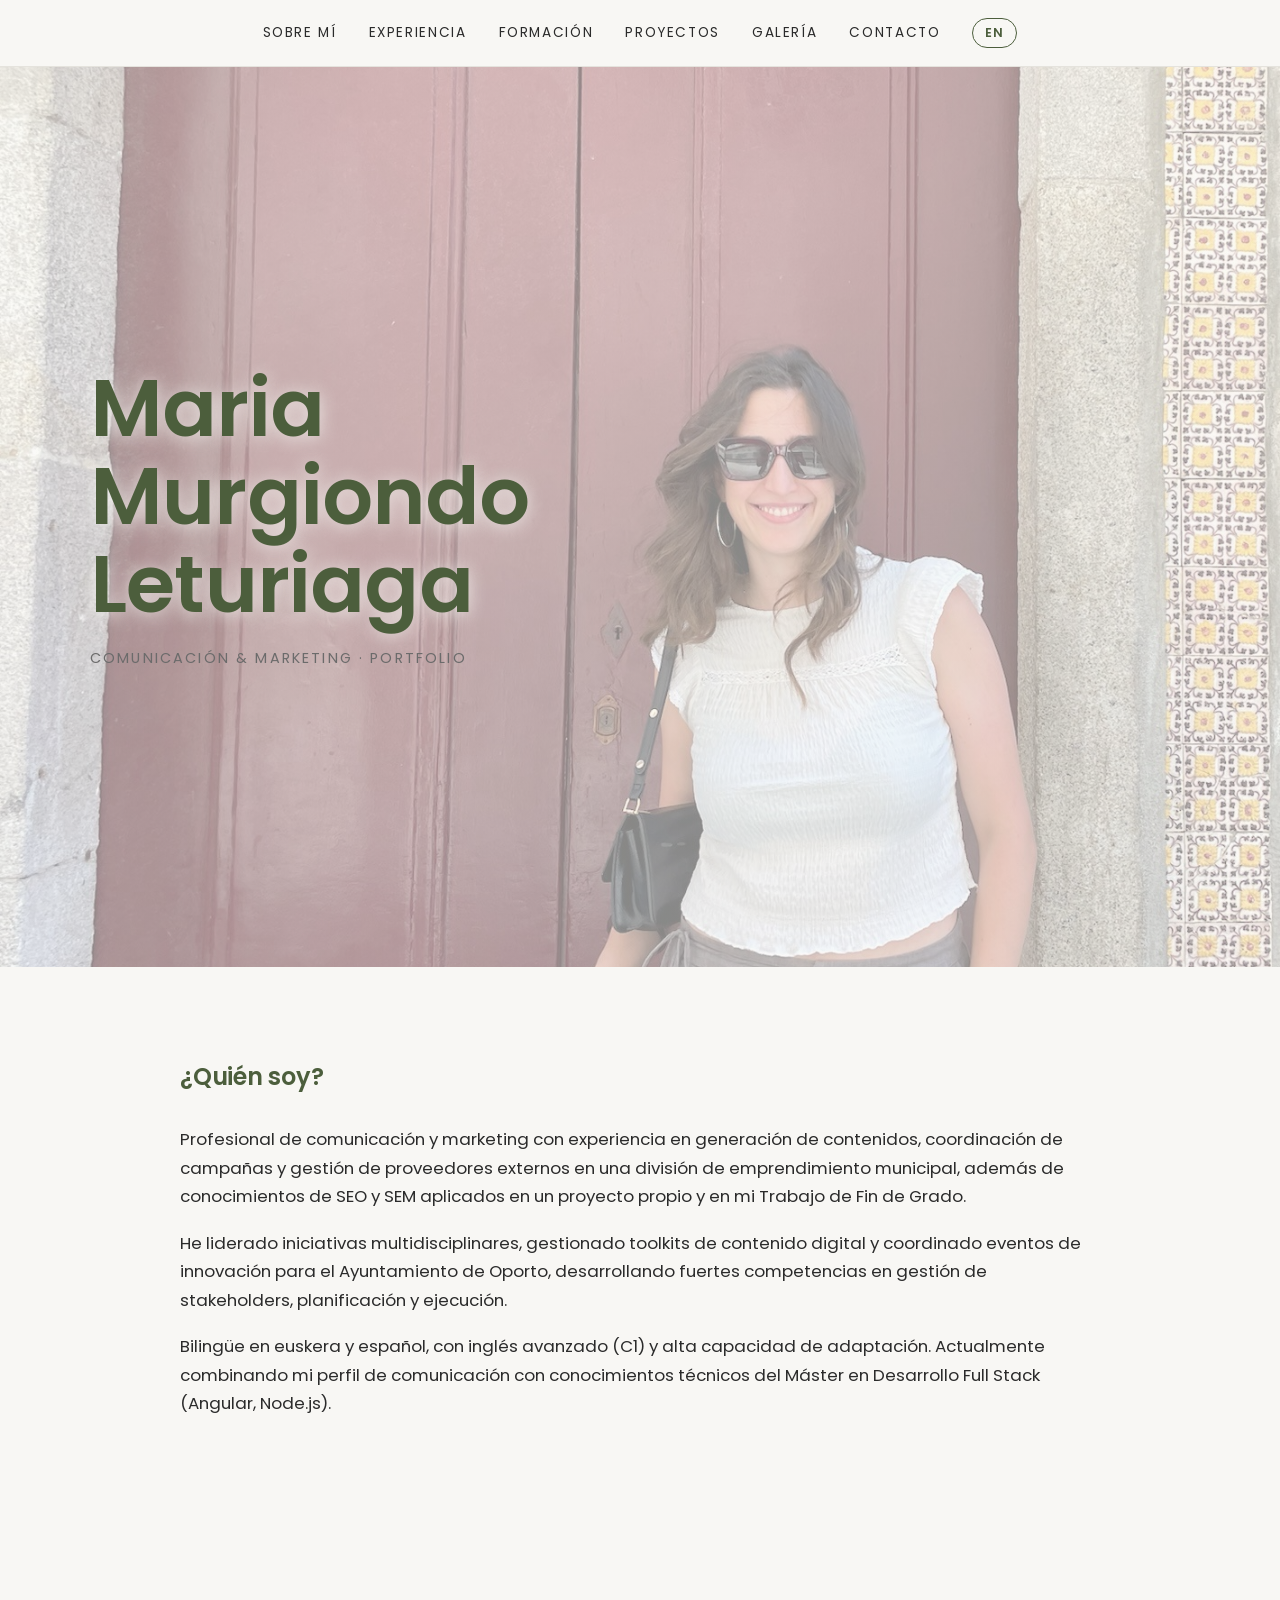
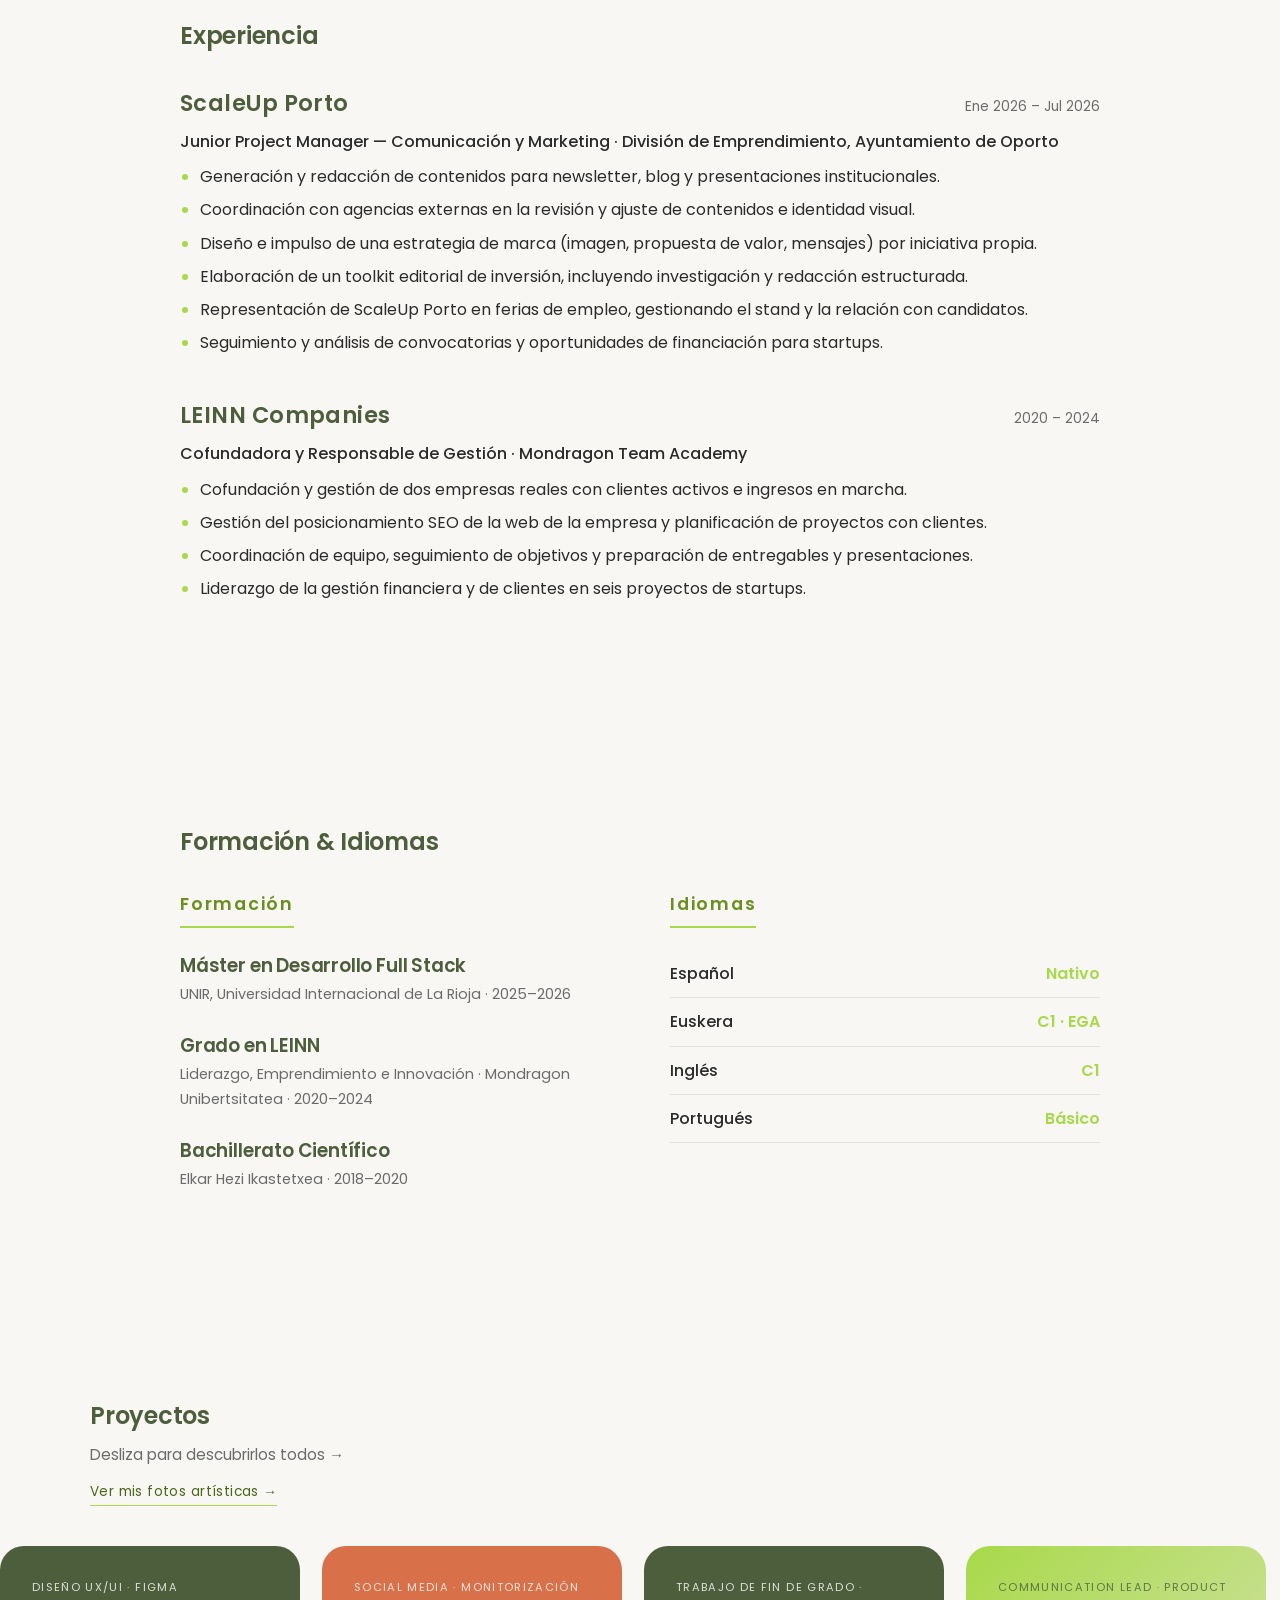
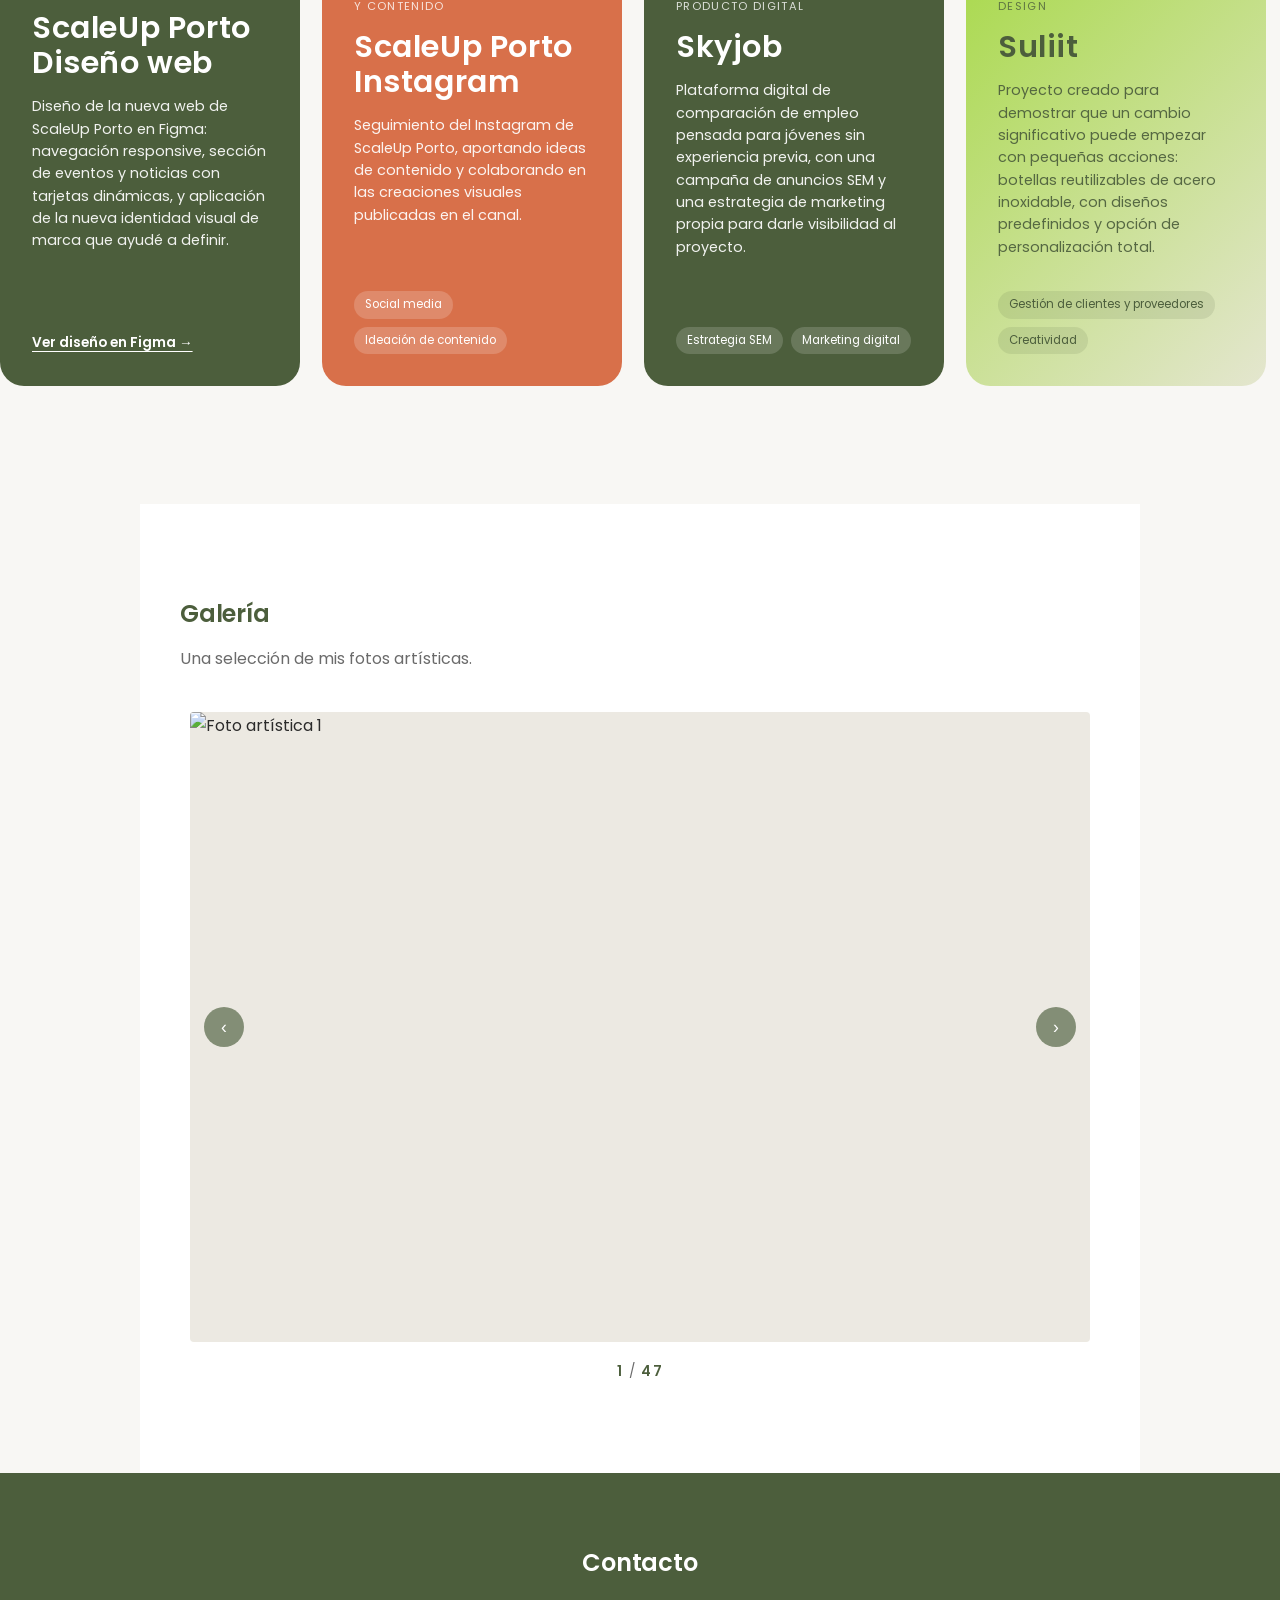
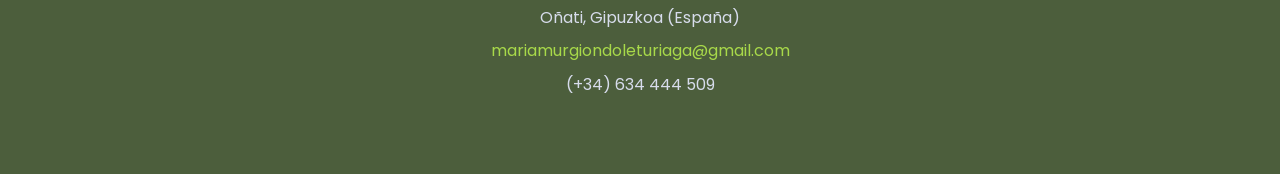
==== commit ba3d0cd8: "VERSIÓN VERDE Y TARJETAS DE PROYECTOS" ====
--- a/index.html
+++ b/index.html
@@ -101,98 +101,104 @@
 
 <!-- PROYECTOS -->
 <section id="proyectos">
-  <div class="proyectos-header">
+  <div class="proyectos-intro">
     <h2 data-i18n="proyectos-titulo">Proyectos</h2>
+    <p class="proyectos-subtitle" data-i18n="proyectos-subtitulo">Desliza para descubrirlos todos →</p>
     <a href="#galeria" class="gallery-link" data-i18n="galeria-link">Ver mis fotos artísticas →</a>
   </div>
-  <br>
-
-  <div class="project-card">
-    <div class="top">
-      <h3>Skyjob</h3>
-      <span class="role" data-i18n="p-skyjob-rol">Trabajo de Fin de Grado · Producto digital</span>
-    </div>
-    <p data-i18n="p-skyjob-desc">Plataforma digital de comparación de empleo pensada para jóvenes sin experiencia previa, con una campaña de anuncios SEM y una estrategia de marketing propia para darle visibilidad al proyecto.</p>
-    <div class="skills">
-      <span class="skill-tag" data-i18n="p-skyjob-skill1">Estrategia SEM</span>
-      <span class="skill-tag" data-i18n="p-skyjob-skill2">Marketing digital</span>
-      <span class="skill-tag" data-i18n="p-skyjob-skill3">Diseño de producto</span>
-    </div>
-  </div>
-
-  <div class="project-card">
-    <div class="top">
-      <h3>Suliit</h3>
-      <span class="role" data-i18n="p-suliit-rol">Communication Lead · Product design</span>
-    </div>
-    <p data-i18n="p-suliit-desc">Proyecto creado para demostrar que un cambio significativo puede empezar con pequeñas acciones: botellas reutilizables de acero inoxidable, con diseños predefinidos y opción de personalización total.</p>
-    <div class="skills">
-      <span class="skill-tag" data-i18n="p-suliit-skill1">Gestión de clientes y proveedores</span>
-      <span class="skill-tag" data-i18n="p-suliit-skill2">Diseño de producto</span>
-      <span class="skill-tag" data-i18n="p-suliit-skill3">Creatividad</span>
-    </div>
-  </div>
-
-  <div class="project-card">
-    <div class="top">
-      <h3>Velti</h3>
-      <span class="role" data-i18n="p-velti-rol">Project &amp; Financial Lead · Product design</span>
-    </div>
-    <p data-i18n="p-velti-desc">Proyecto para promover el #buylessbuywell: pañuelos versátiles diseñados para poder llevarse de 1.000 formas distintas, como alternativa al consumo masivo.</p>
-    <div class="skills">
-      <span class="skill-tag" data-i18n="p-velti-skill1">Gestión financiera</span>
-      <span class="skill-tag" data-i18n="p-velti-skill2">Diseño de producto</span>
-    </div>
-  </div>
-
-  <div class="project-card">
-    <div class="top">
-      <h3>nativES</h3>
-      <span class="role" data-i18n="p-natives-rol">Project Lead · Servicio educativo</span>
-    </div>
-    <p data-i18n="p-natives-desc">Servicio para poner en práctica lo aprendido en idiomas a través de competiciones, juegos y conversaciones con hablantes nativos, frente al problema global de no practicar lo estudiado.</p>
-    <div class="skills">
-      <span class="skill-tag" data-i18n="p-natives-skill1">Diseño de experiencia de usuario</span>
-      <span class="skill-tag" data-i18n="p-natives-skill2">Comunicación</span>
-    </div>
-  </div>
-
-  <div class="project-card">
-    <div class="top">
-      <h3>Tekirola</h3>
-      <span class="role" data-i18n="p-tekirola-rol">Proyecto colaborativo · Transformación digital</span>
-    </div>
-    <p data-i18n="p-tekirola-desc">Estudios y soluciones digitales personalizadas para organizaciones deportivas, con el objetivo de identificar necesidades y diseñar estrategias de transformación digital para el sector.</p>
-    <div class="skills">
-      <span class="skill-tag" data-i18n="p-tekirola-skill1">Estudios de digitalización</span>
-      <span class="skill-tag">UX</span>
-    </div>
-  </div>
-
-  <div class="project-card">
-    <div class="top">
-      <h3>Ikusmin</h3>
-      <span class="role" data-i18n="p-ikusmin-rol">Communication Lead · Servicio cultural</span>
-    </div>
-    <p data-i18n="p-ikusmin-desc">Proyecto para promover la lectura y escritura en euskera entre jóvenes, incorporando nuevas tecnologías al proceso creativo. Impacto: 16 jóvenes participantes.</p>
-    <div class="skills">
-      <span class="skill-tag" data-i18n="p-ikusmin-skill1">Facilitación de sesiones</span>
-      <span class="skill-tag">Design thinking</span>
-    </div>
-  </div>
-
-  <div class="project-card">
-    <div class="top">
-      <h3>Konekta-Tu</h3>
-      <span class="role" data-i18n="p-konekta-rol">Financial Lead · Servicio tecnológico</span>
-    </div>
-    <p data-i18n="p-konekta-desc">Proyecto para cerrar la brecha digital generacional: talleres digitales presenciales para personas mayores, impartidos por jóvenes de la Generación Z. Impacto: ~200 personas entre sus dos ediciones.</p>
-    <div class="skills">
-      <span class="skill-tag" data-i18n="p-konekta-skill1">Facilitación con adultos mayores</span>
-      <span class="skill-tag" data-i18n="p-konekta-skill2">Prototipado</span>
-    </div>
-  </div>
-</section>
+
+  <div class="proyectos-track">
+
+    <a class="tile tile-figma" href="https://www.figma.com/site/tAZlT5QmeBNQ3S9ER1Mbrz/ScaleUp-Porto?node-id=0-1&t=ltd1SNqSa7q2L08L-1" target="_blank" rel="noopener">
+      <span class="tile-eyebrow" data-i18n="p-scaleupfigma-rol">Diseño UX/UI · Figma</span>
+      <h3 class="tile-title">ScaleUp Porto<br>Diseño web</h3>
+      <p class="tile-desc" data-i18n="p-scaleupfigma-desc">Diseño de la nueva web de ScaleUp Porto en Figma: navegación responsive, sección de eventos y noticias con tarjetas dinámicas, y aplicación de la nueva identidad visual de marca que ayudé a definir.</p>
+      <span class="tile-link" data-i18n="tile-figma-link">Ver diseño en Figma →</span>
+    </a>
+
+    <div class="tile c4">
+      <span class="tile-eyebrow" data-i18n="p-scaleupig-rol">Social Media · Monitorización y contenido</span>
+      <h3 class="tile-title">ScaleUp Porto<br>Instagram</h3>
+      <p class="tile-desc" data-i18n="p-scaleupig-desc">Seguimiento del Instagram de ScaleUp Porto, aportando ideas de contenido y colaborando en las creaciones visuales publicadas en el canal.</p>
+      <div class="tile-skills">
+        <span data-i18n="p-scaleupig-skill1">Social media</span>
+        <span data-i18n="p-scaleupig-skill2">Ideación de contenido</span>
+      </div>
+    </div>
+
+    <div class="tile c1">
+      <span class="tile-eyebrow" data-i18n="p-skyjob-rol">Trabajo de Fin de Grado · Producto digital</span>
+      <h3 class="tile-title">Skyjob</h3>
+      <p class="tile-desc" data-i18n="p-skyjob-desc">Plataforma digital de comparación de empleo pensada para jóvenes sin experiencia previa, con una campaña de anuncios SEM y una estrategia de marketing propia para darle visibilidad al proyecto.</p>
+      <div class="tile-skills">
+        <span data-i18n="p-skyjob-skill1">Estrategia SEM</span>
+        <span data-i18n="p-skyjob-skill2">Marketing digital</span>
+      </div>
+    </div>
+
+    <div class="tile c2">
+      <span class="tile-eyebrow" data-i18n="p-suliit-rol">Communication Lead · Product design</span>
+      <h3 class="tile-title">Suliit</h3>
+      <p class="tile-desc" data-i18n="p-suliit-desc">Proyecto creado para demostrar que un cambio significativo puede empezar con pequeñas acciones: botellas reutilizables de acero inoxidable, con diseños predefinidos y opción de personalización total.</p>
+      <div class="tile-skills">
+        <span data-i18n="p-suliit-skill1">Gestión de clientes y proveedores</span>
+        <span data-i18n="p-suliit-skill3">Creatividad</span>
+      </div>
+    </div>
+
+    <div class="tile c3">
+      <span class="tile-eyebrow" data-i18n="p-velti-rol">Project &amp; Financial Lead · Product design</span>
+      <h3 class="tile-title">Velti</h3>
+      <p class="tile-desc" data-i18n="p-velti-desc">Proyecto para promover el #buylessbuywell: pañuelos versátiles diseñados para poder llevarse de 1.000 formas distintas, como alternativa al consumo masivo.</p>
+      <div class="tile-skills">
+        <span data-i18n="p-velti-skill1">Gestión financiera</span>
+        <span data-i18n="p-velti-skill2">Diseño de producto</span>
+      </div>
+    </div>
+
+    <div class="tile c4">
+      <span class="tile-eyebrow" data-i18n="p-natives-rol">Project Lead · Servicio educativo</span>
+      <h3 class="tile-title">nativES</h3>
+      <p class="tile-desc" data-i18n="p-natives-desc">Servicio para poner en práctica lo aprendido en idiomas a través de competiciones, juegos y conversaciones con hablantes nativos, frente al problema global de no practicar lo estudiado.</p>
+      <div class="tile-skills">
+        <span data-i18n="p-natives-skill1">Diseño de experiencia de usuario</span>
+        <span data-i18n="p-natives-skill2">Comunicación</span>
+      </div>
+    </div>
+
+    <div class="tile c1">
+      <span class="tile-eyebrow" data-i18n="p-tekirola-rol">Proyecto colaborativo · Transformación digital</span>
+      <h3 class="tile-title">Tekirola</h3>
+      <p class="tile-desc" data-i18n="p-tekirola-desc">Estudios y soluciones digitales personalizadas para organizaciones deportivas, con el objetivo de identificar necesidades y diseñar estrategias de transformación digital para el sector.</p>
+      <div class="tile-skills">
+        <span data-i18n="p-tekirola-skill1">Estudios de digitalización</span>
+        <span>UX</span>
+      </div>
+    </div>
+
+    <div class="tile c2">
+      <span class="tile-eyebrow" data-i18n="p-ikusmin-rol">Communication Lead · Servicio cultural</span>
+      <h3 class="tile-title">Ikusmin</h3>
+      <p class="tile-desc" data-i18n="p-ikusmin-desc">Proyecto para promover la lectura y escritura en euskera entre jóvenes, incorporando nuevas tecnologías al proceso creativo. Impacto: 16 jóvenes participantes.</p>
+      <div class="tile-skills">
+        <span data-i18n="p-ikusmin-skill1">Facilitación de sesiones</span>
+        <span>Design thinking</span>
+      </div>
+    </div>
+
+    <div class="tile c3">
+      <span class="tile-eyebrow" data-i18n="p-konekta-rol">Financial Lead · Servicio tecnológico</span>
+      <h3 class="tile-title">Konekta-Tu</h3>
+      <p class="tile-desc" data-i18n="p-konekta-desc">Proyecto para cerrar la brecha digital generacional: talleres digitales presenciales para personas mayores, impartidos por jóvenes de la Generación Z. Impacto: ~200 personas entre sus dos ediciones.</p>
+      <div class="tile-skills">
+        <span data-i18n="p-konekta-skill1">Facilitación con adultos mayores</span>
+        <span data-i18n="p-konekta-skill2">Prototipado</span>
+      </div>
+    </div>
+
+  </div>
+</section>
+
 
 <!-- GALERIA -->
 <section id="galeria">
@@ -215,5 +221,6 @@
 
 <script src="script.js"></script>
 <script src="i18n.js"></script>
+<script src="animaciones.js"></script>
 </body>
 </html>
--- a/style.css
+++ b/style.css
@@ -1,5 +1,5 @@
 :root {
-    --navy: #1a3168;
+    --navy: #4c5e3c;
     --lime: #a8d94a;
     --bg: #f8f7f4;
     --text: #2b2b2b;
@@ -13,10 +13,10 @@
     line-height: 1.7;
   }
   h1, h2, h3 {
-    font-family: 'Cormorant Garamond', serif;
-    letter-spacing: 0.08em;
+    font-family: 'Poppins', sans-serif;
+    letter-spacing: -0.01em;
     color: var(--navy);
-    text-transform: uppercase;
+    text-transform: none;
     font-weight: 600;
   }
   a { color: var(--navy); }
@@ -138,37 +138,123 @@
   .lang-item span:last-child { color: var(--lime); font-weight: 600; }
 
   /* PROJECTS */
-  .project-card {
-    border: 1px solid var(--navy);
-    border-radius: 2px;
+  #proyectos { max-width: 100%; padding-left: 0; padding-right: 0; }
+  .proyectos-intro {
+    display: flex;
+    flex-direction: column;
+    align-items: flex-start;
+    gap: 6px;
+    padding: 0 clamp(24px, 8vw, 90px);
+    margin-bottom: 34px;
+  }
+  .proyectos-subtitle {
+    font-family: 'Poppins';
+    color: var(--muted);
+    font-size: 0.95rem;
+    margin-bottom: 6px;
+  }
+
+  .proyectos-track {
+    display: flex;
+    gap: 22px;
+    overflow-x: auto;
+    padding: 6px clamp(24px, 8vw, 90px) 28px;
+    scroll-snap-type: x proximity;
+    -webkit-overflow-scrolling: touch;
+  }
+
+  .tile {
+    flex: 0 0 300px;
+    min-height: 440px;
+    border-radius: 24px;
     padding: 32px;
-    margin-bottom: 28px;
-  }
-  .project-card .top {
-    display: flex;
-    justify-content: space-between;
-    align-items: baseline;
-    flex-wrap: wrap;
+    display: flex;
+    flex-direction: column;
+    scroll-snap-align: start;
+    position: relative;
+    text-decoration: none;
+    transition: transform 0.35s ease, box-shadow 0.35s ease;
+  }
+  .tile:hover {
+    transform: translateY(-8px);
+    box-shadow: 0 20px 40px rgba(76,94,60,0.18);
+  }
+  .tile-eyebrow {
+    font-family: 'Poppins';
+    font-size: 0.7rem;
+    letter-spacing: 0.12em;
+    text-transform: uppercase;
+    opacity: 0.8;
     margin-bottom: 14px;
   }
-  .project-card h3 { font-size: 1.6rem; }
-  .project-card .role { color: var(--muted); font-size: 0.85rem; letter-spacing: 0.05em; text-transform: uppercase; }
-  .project-card .skills { margin-top: 14px; display: flex; flex-wrap: wrap; gap: 8px; }
-  .skill-tag {
-    background: #eef3d6;
-    color: #4c661c;
-    padding: 4px 12px;
+  .tile-title {
+    font-size: 1.9rem;
+    letter-spacing: 0.02em;
+    line-height: 1.15;
+    margin-bottom: 14px;
+    color: inherit;
+  }
+  .tile-desc {
+    font-family: 'Poppins';
+    font-size: 0.9rem;
+    line-height: 1.55;
+    opacity: 0.92;
+    flex: 1;
+  }
+  .tile-skills { display: flex; flex-wrap: wrap; gap: 8px; margin-top: 18px; }
+  .tile-skills span {
+    font-family: 'Poppins';
+    font-size: 0.72rem;
+    padding: 4px 11px;
     border-radius: 20px;
-    font-size: 0.78rem;
-  }
-
-  .proyectos-header {
-    display: flex;
-    justify-content: space-between;
-    align-items: baseline;
-    flex-wrap: wrap;
-    gap: 12px;
-  }
+  }
+
+  /* Paleta de colores de las tiles */
+  .tile.c1 { background: var(--navy); color: #fff; }
+  .tile.c1 .tile-skills span { background: rgba(255,255,255,0.16); }
+  .tile.c2 { background: linear-gradient(135deg, var(--lime) 0%, #e4e6cf 100%); color: var(--navy); }
+  .tile.c2 .tile-skills span { background: rgba(76,94,60,0.12); }
+  .tile.c3 { background: #efe9db; color: #2b2b2b; }
+  .tile.c3 .tile-skills span { background: rgba(76,94,60,0.08); color: #4c5e3c; }
+  .tile.c4 { background: #d8704a; color: #fff; }
+  .tile.c4 .tile-skills span { background: rgba(255,255,255,0.18); }
+
+  /* Tile de Figma: enlaza fuera */
+  .tile-figma {
+    background: var(--navy);
+    color: #fff;
+    cursor: pointer;
+  }
+  .tile-link {
+    margin-top: auto;
+    font-family: 'Poppins';
+    font-weight: 600;
+    font-size: 0.85rem;
+    text-decoration: underline;
+    text-underline-offset: 4px;
+  }
+
+  /* Tile con foto de fondo (Instagram) */
+  .tile-image {
+    padding: 0;
+    background-size: cover;
+    background-position: center top;
+    align-items: stretch;
+    justify-content: flex-end;
+    overflow: hidden;
+    color: #fff;
+  }
+  .tile-scrim {
+    width: 100%;
+    padding: 26px 28px 28px;
+    background: linear-gradient(to top, rgba(10,10,10,0.82), rgba(10,10,10,0) 75%);
+    border-radius: 0 0 24px 24px;
+  }
+  .tile-image .tile-eyebrow,
+  .tile-image .tile-title,
+  .tile-image .tile-desc { color: #fff; }
+  .tile-image .tile-desc { font-size: 0.82rem; opacity: 0.9; flex: none; }
+
   .gallery-link {
     text-decoration: none;
     font-family: 'Poppins';
@@ -206,7 +292,7 @@
     position: absolute;
     top: 50%;
     transform: translateY(-50%);
-    background: rgba(26,49,104,0.65);
+    background: rgba(76,94,60,0.65);
     color: #fff;
     border: none;
     width: 40px;
@@ -263,15 +349,30 @@
     .hero h1 { font-size: 2.6rem; }
     .grid-2 { grid-template-columns: 1fr; gap: 32px; }
     .exp-item .meta { flex-direction: column; align-items: flex-start; gap: 2px; }
-    .project-card { padding: 22px; }
-    .project-card .top { flex-direction: column; align-items: flex-start; gap: 4px; }
+    .tile { flex-basis: 250px; min-height: 380px; padding: 24px; border-radius: 18px; }
+    .tile-title { font-size: 1.5rem; }
+    .proyectos-track { padding-right: 22px; }
+    .proyectos-intro { padding: 0 22px; }
     footer { padding: 50px 24px; }
     .carousel { height: 42vh; max-height: 380px; }
     .carousel-btn { width: 32px; height: 32px; font-size: 0.95rem; }
-    .proyectos-header { flex-direction: column; align-items: flex-start; }
   }
 
   @media (max-width: 420px) {
     .hero h1 { font-size: 2.1rem; }
     #sobre-mi p { font-size: 0.95rem; }
+  }
+
+  /* ANIMACIÓN DE APARICIÓN AL HACER SCROLL */
+  .reveal {
+    opacity: 0;
+    transform: translateY(28px);
+    transition: opacity 0.7s ease, transform 0.7s ease;
+  }
+  .reveal.visible {
+    opacity: 1;
+    transform: translateY(0);
+  }
+  @media (prefers-reduced-motion: reduce) {
+    .reveal { opacity: 1; transform: none; transition: none; }
   }
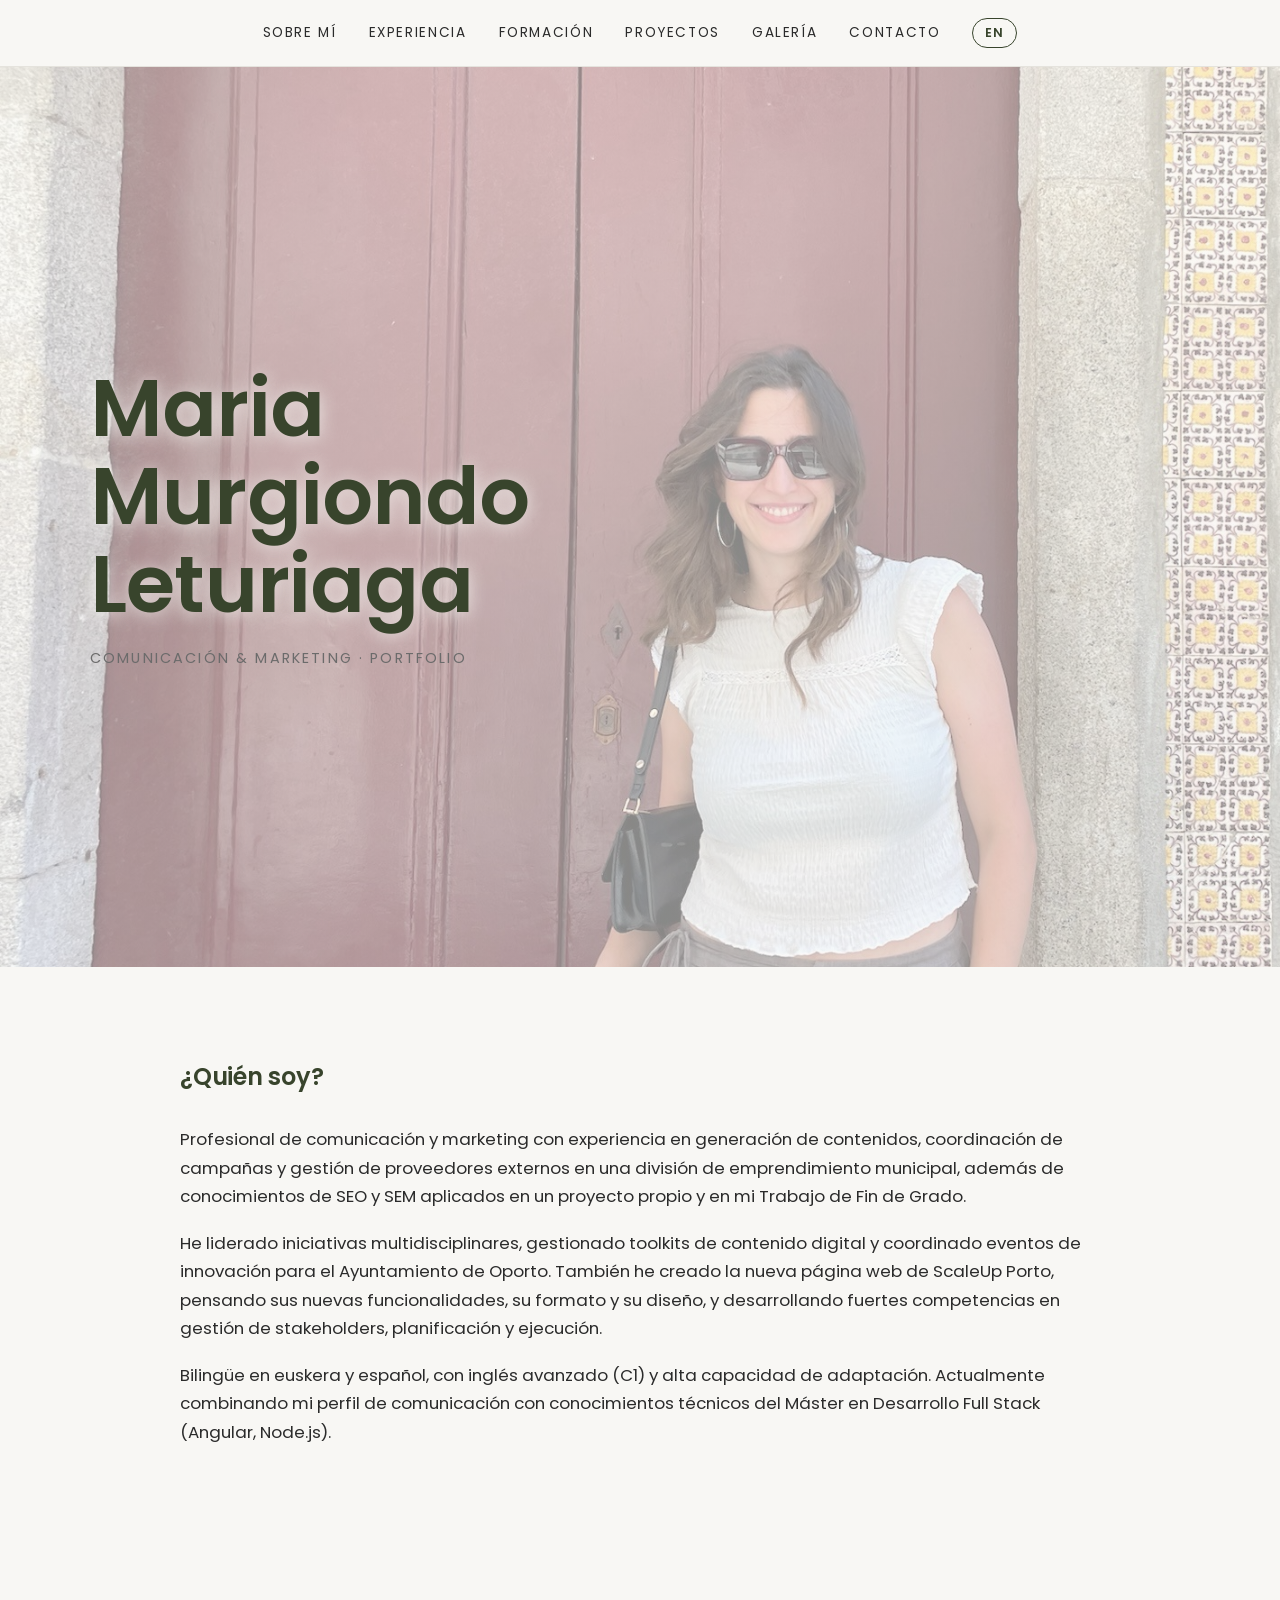
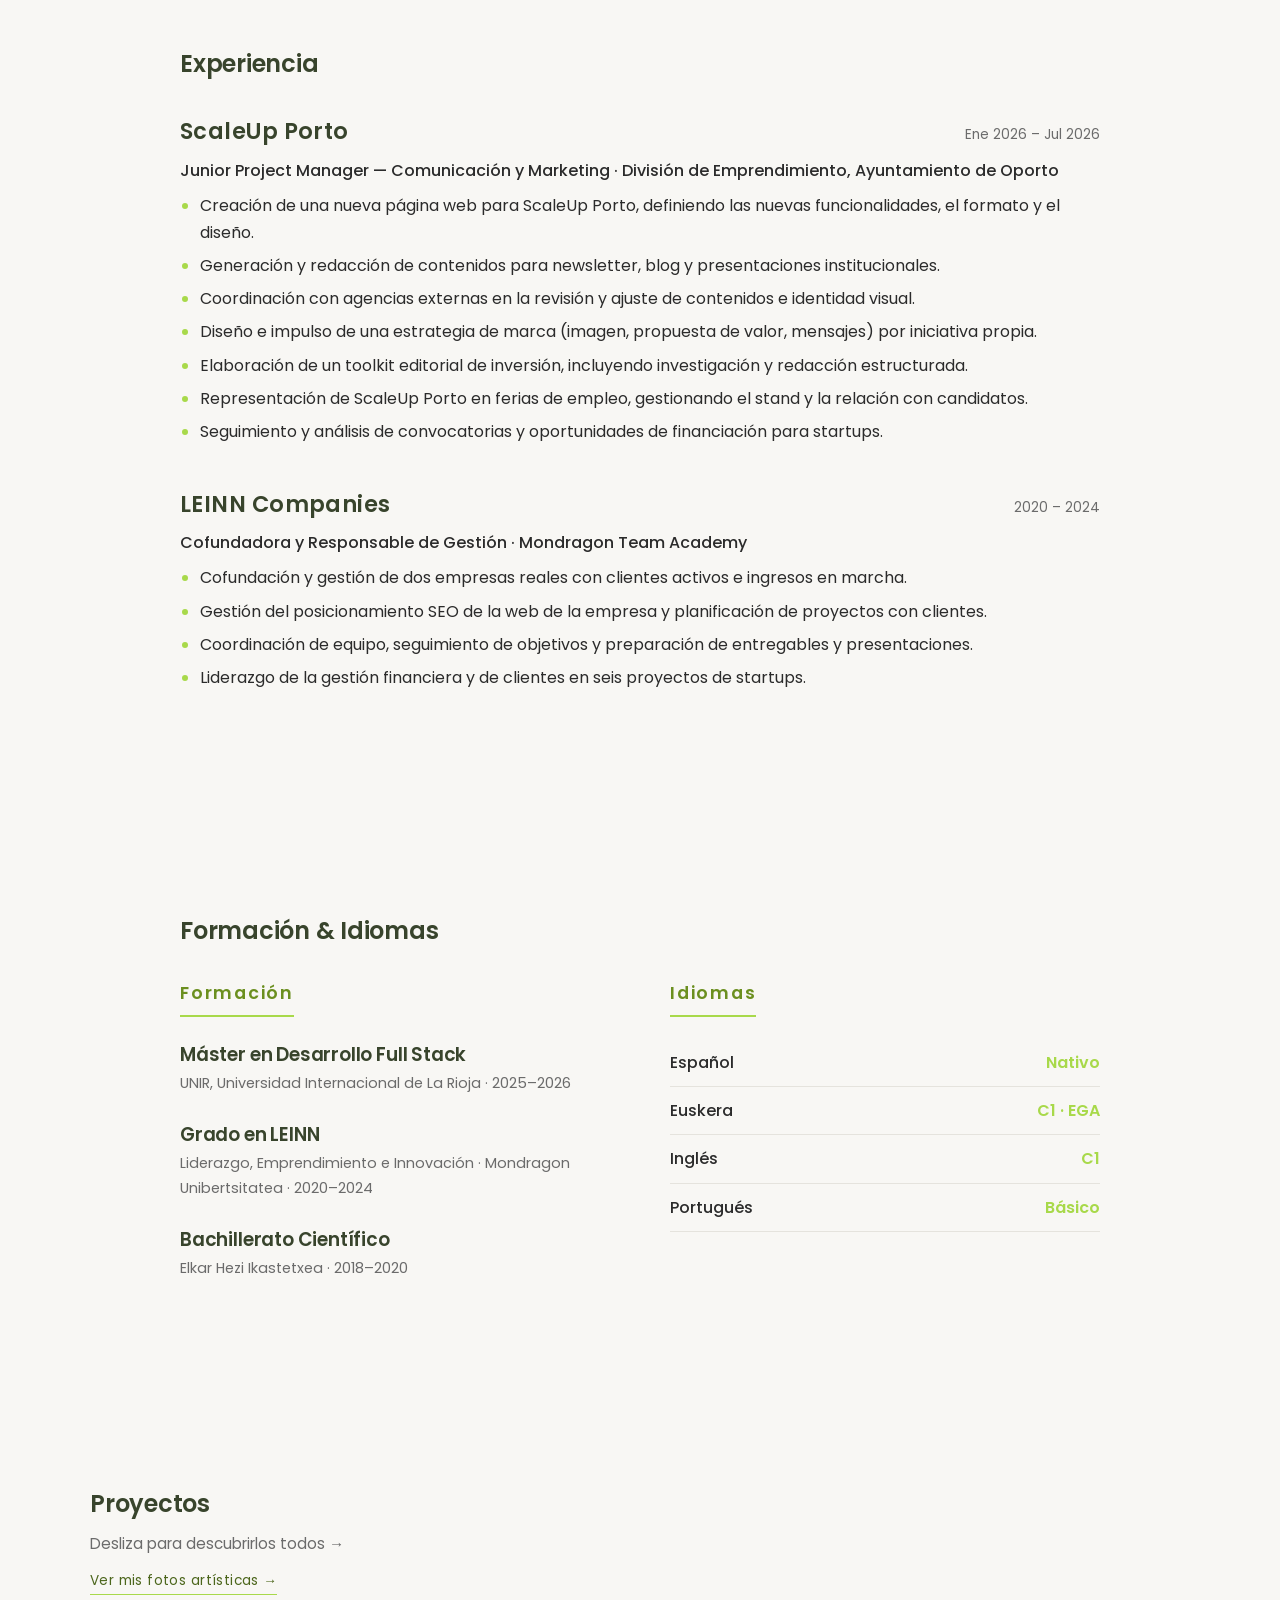
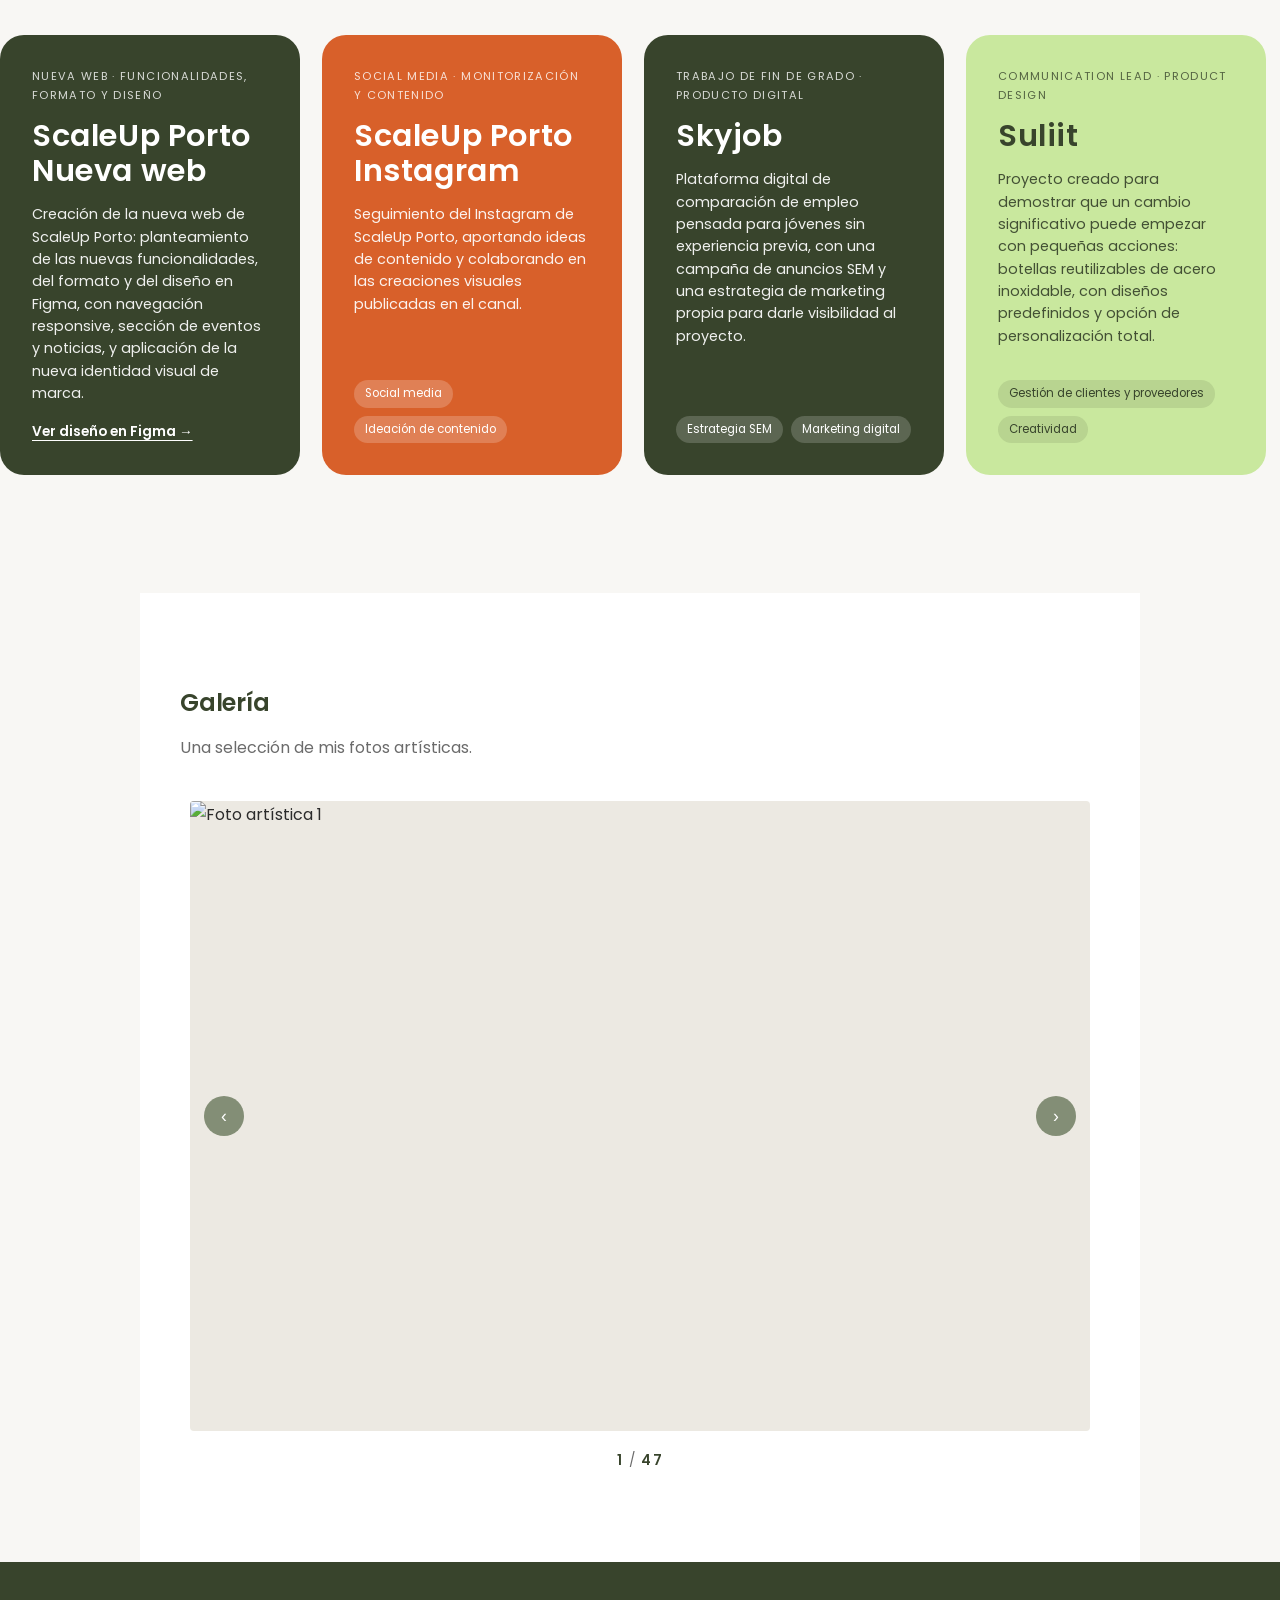
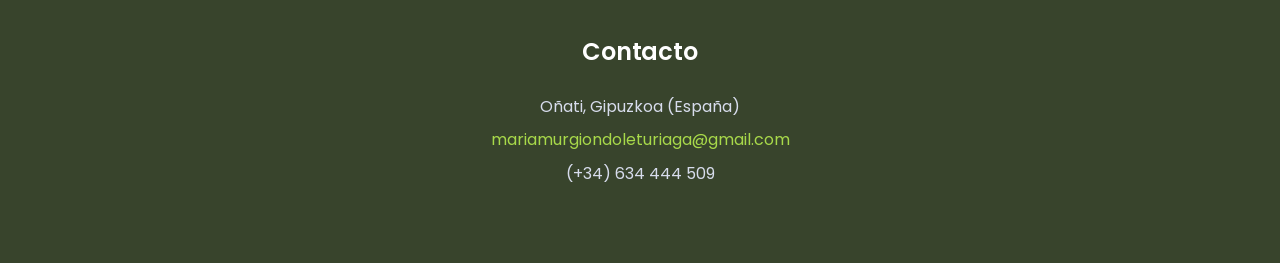
==== commit 6254e036: "GALERÍA Y MODO RESPONSIVE CORREGIDO" ====
--- a/index.html
+++ b/index.html
@@ -31,7 +31,7 @@
   <h2 data-i18n="sobre-titulo">¿Quién soy?</h2>
   <br>
   <p data-i18n="sobre-p1">Profesional de comunicación y marketing con experiencia en generación de contenidos, coordinación de campañas y gestión de proveedores externos en una división de emprendimiento municipal, además de conocimientos de SEO y SEM aplicados en un proyecto propio y en mi Trabajo de Fin de Grado.</p>
-  <p data-i18n="sobre-p2">He liderado iniciativas multidisciplinares, gestionado toolkits de contenido digital y coordinado eventos de innovación para el Ayuntamiento de Oporto, desarrollando fuertes competencias en gestión de stakeholders, planificación y ejecución.</p>
+  <p data-i18n="sobre-p2">He liderado iniciativas multidisciplinares, gestionado toolkits de contenido digital y coordinado eventos de innovación para el Ayuntamiento de Oporto. También he creado la nueva página web de ScaleUp Porto, pensando sus nuevas funcionalidades, su formato y su diseño, y desarrollando fuertes competencias en gestión de stakeholders, planificación y ejecución.</p>
   <p data-i18n="sobre-p3">Bilingüe en euskera y español, con inglés avanzado (C1) y alta capacidad de adaptación. Actualmente combinando mi perfil de comunicación con conocimientos técnicos del Máster en Desarrollo Full Stack (Angular, Node.js).</p>
 </section>
 
@@ -46,6 +46,7 @@
     </div>
     <div class="role" data-i18n="exp1-rol">Junior Project Manager — Comunicación y Marketing · División de Emprendimiento, Ayuntamiento de Oporto</div>
     <ul>
+      <li data-i18n="exp1-li0">Creación de una nueva página web para ScaleUp Porto, definiendo las nuevas funcionalidades, el formato y el diseño.</li>
       <li data-i18n="exp1-li1">Generación y redacción de contenidos para newsletter, blog y presentaciones institucionales.</li>
       <li data-i18n="exp1-li2">Coordinación con agencias externas en la revisión y ajuste de contenidos e identidad visual.</li>
       <li data-i18n="exp1-li3">Diseño e impulso de una estrategia de marca (imagen, propuesta de valor, mensajes) por iniciativa propia.</li>
@@ -111,7 +112,7 @@
 
     <a class="tile tile-figma" href="https://www.figma.com/site/tAZlT5QmeBNQ3S9ER1Mbrz/ScaleUp-Porto?node-id=0-1&t=ltd1SNqSa7q2L08L-1" target="_blank" rel="noopener">
       <span class="tile-eyebrow" data-i18n="p-scaleupfigma-rol">Diseño UX/UI · Figma</span>
-      <h3 class="tile-title">ScaleUp Porto<br>Diseño web</h3>
+      <h3 class="tile-title" data-i18n="tile-scaleupfigma-titulo">ScaleUp Porto<br>Nueva web</h3>
       <p class="tile-desc" data-i18n="p-scaleupfigma-desc">Diseño de la nueva web de ScaleUp Porto en Figma: navegación responsive, sección de eventos y noticias con tarjetas dinámicas, y aplicación de la nueva identidad visual de marca que ayudé a definir.</p>
       <span class="tile-link" data-i18n="tile-figma-link">Ver diseño en Figma →</span>
     </a>
--- a/style.css
+++ b/style.css
@@ -1,11 +1,12 @@
 :root {
-    --navy: #4c5e3c;
+    --navy: #38442c;
     --lime: #a8d94a;
     --bg: #f8f7f4;
     --text: #2b2b2b;
     --muted: #6b6b6b;
   }
   * { box-sizing: border-box; margin: 0; padding: 0; }
+  html, body { overflow-x: hidden; width: 100%; }
   body {
     font-family: 'Poppins', sans-serif;
     background: var(--bg);
@@ -63,8 +64,8 @@
   /* HERO */
   .hero {
     min-height: 100vh;
-    width: 100vw;
-    max-width: 100vw;
+    width: 100%;
+    max-width: 100%;
     margin: 0;
     display: flex;
     flex-direction: column;
@@ -211,13 +212,13 @@
 
   /* Paleta de colores de las tiles */
   .tile.c1 { background: var(--navy); color: #fff; }
-  .tile.c1 .tile-skills span { background: rgba(255,255,255,0.16); }
-  .tile.c2 { background: linear-gradient(135deg, var(--lime) 0%, #e4e6cf 100%); color: var(--navy); }
-  .tile.c2 .tile-skills span { background: rgba(76,94,60,0.12); }
+  .tile.c1 .tile-skills span { background: rgba(255,255,255,0.18); }
+  .tile.c2 { background: #c9e89e; color: var(--navy); }
+  .tile.c2 .tile-skills span { background: rgba(56,68,44,0.12); }
   .tile.c3 { background: #efe9db; color: #2b2b2b; }
-  .tile.c3 .tile-skills span { background: rgba(76,94,60,0.08); color: #4c5e3c; }
-  .tile.c4 { background: #d8704a; color: #fff; }
-  .tile.c4 .tile-skills span { background: rgba(255,255,255,0.18); }
+  .tile.c3 .tile-skills span { background: rgba(94,112,73,0.1); color: var(--navy); }
+  .tile.c4 { background: #d8602a; color: #fff; }
+  .tile.c4 .tile-skills span { background: rgba(255,255,255,0.2); }
 
   /* Tile de Figma: enlaza fuera */
   .tile-figma {
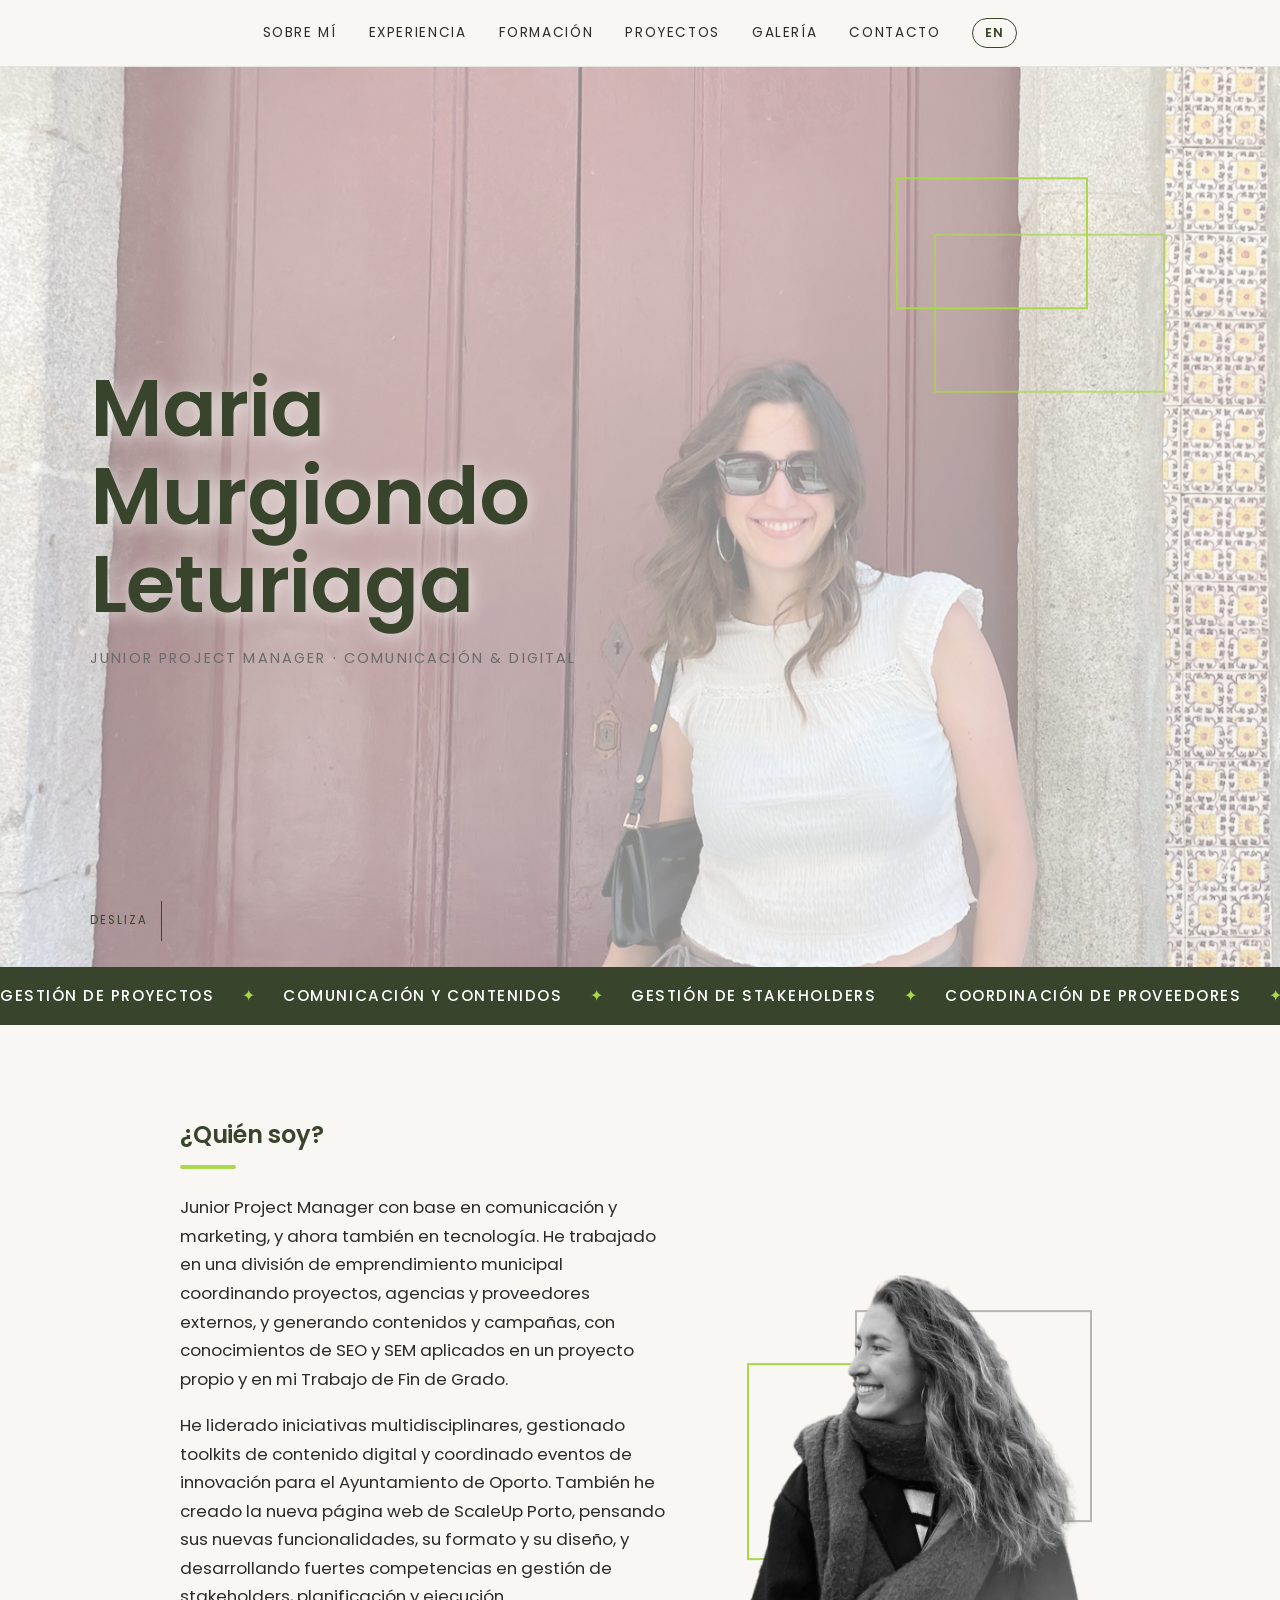
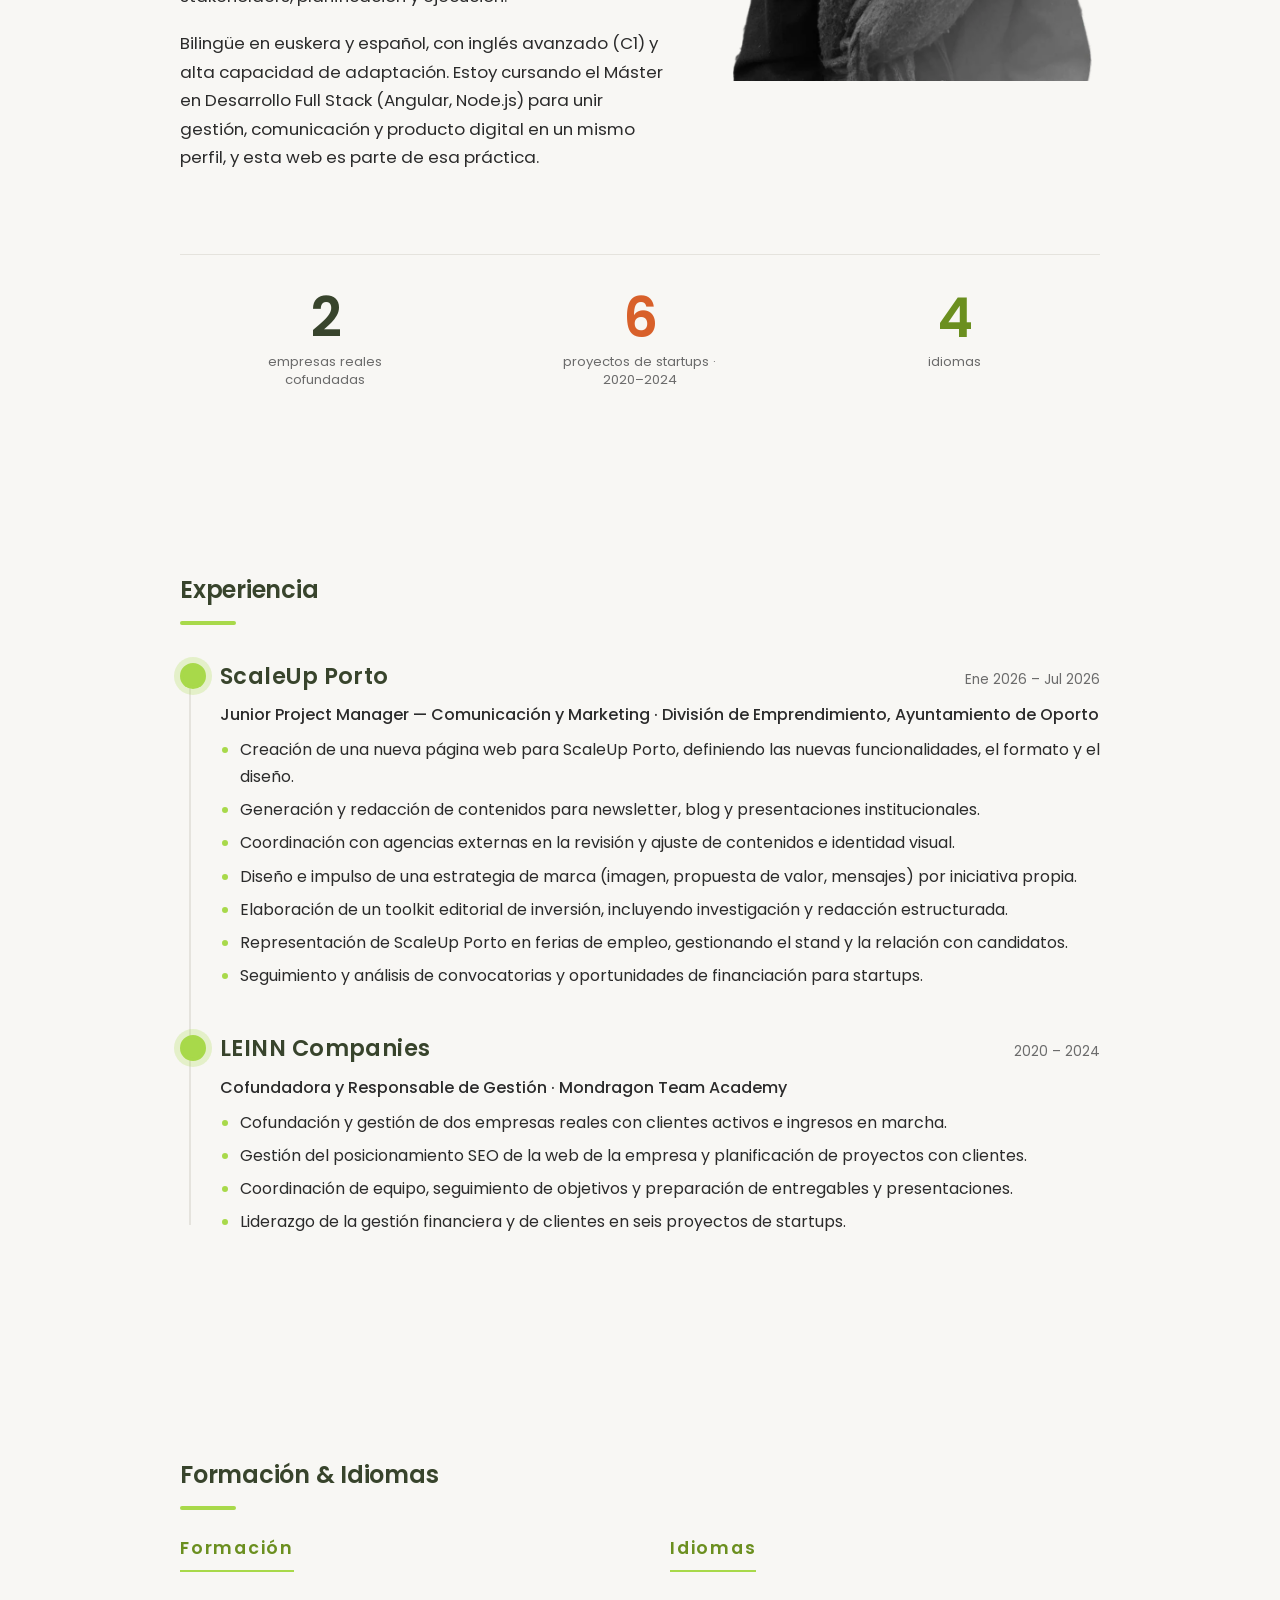
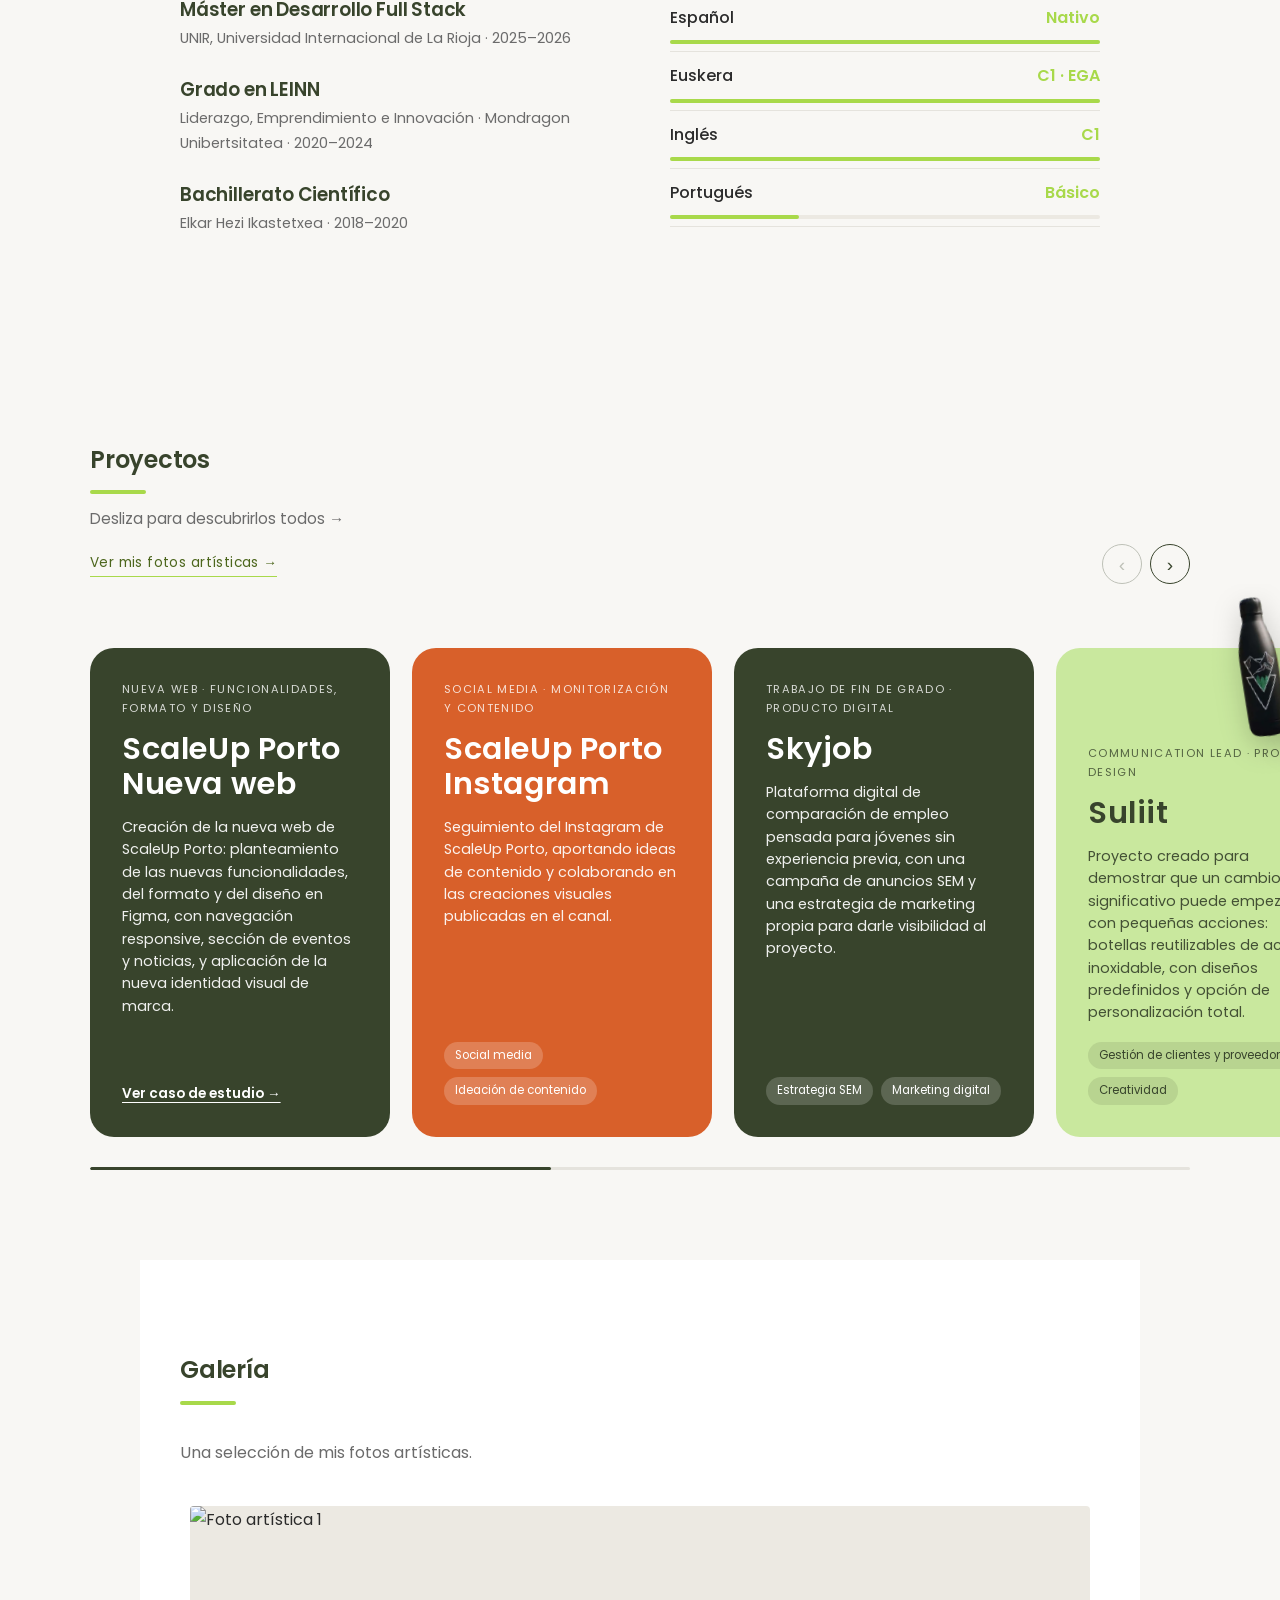
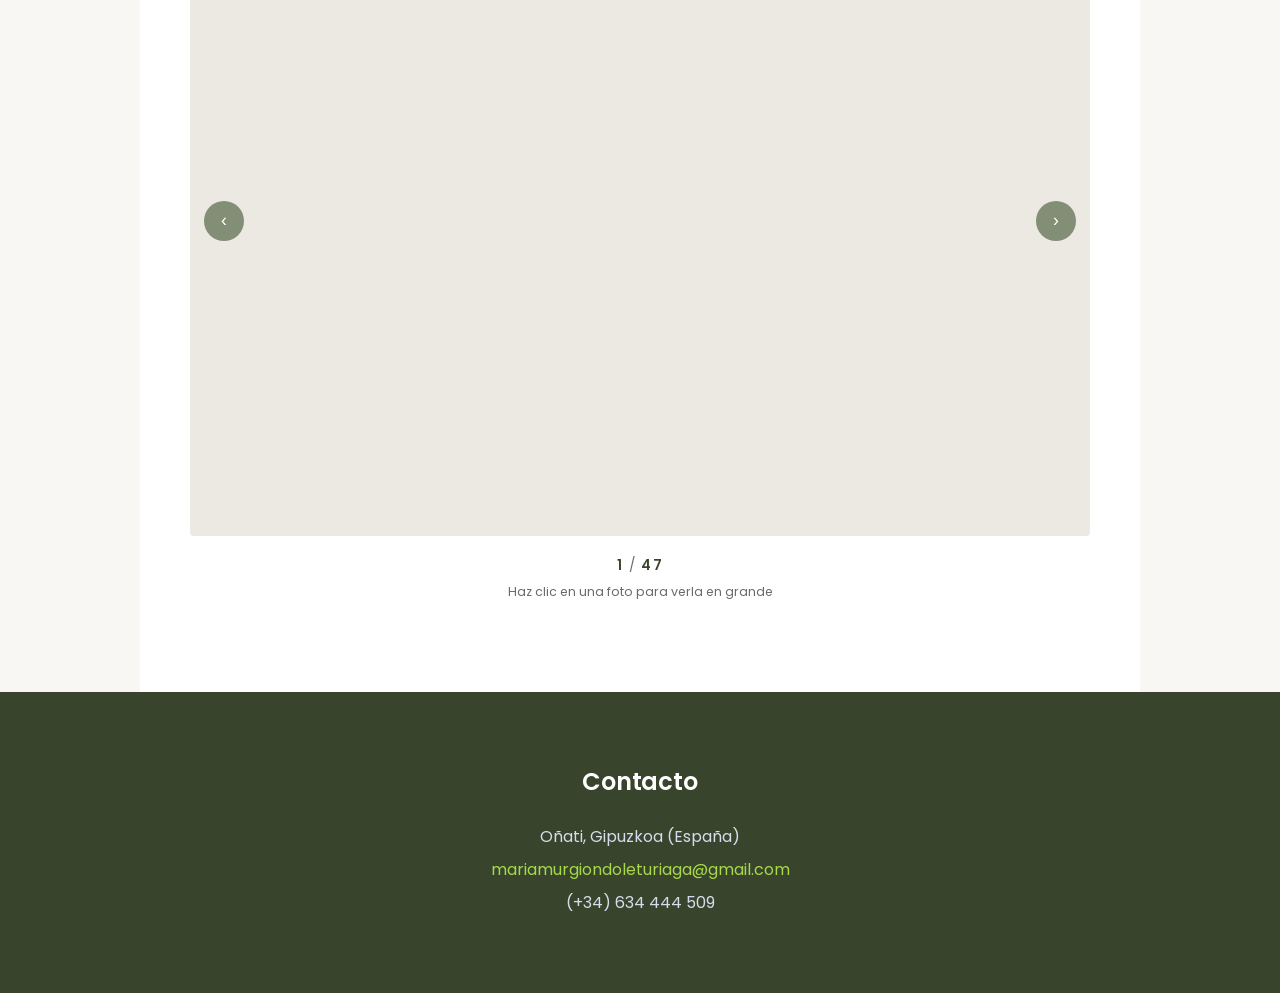
==== commit 1d7e2695: "Web más visual, perfil híbrido y caso de estudio ScaleUp" ====
--- a/index.html
+++ b/index.html
@@ -10,6 +10,8 @@
 </head>
 <body>
 
+<div class="scroll-progress" id="scroll-progress" aria-hidden="true"></div>
+
 <nav>
   <a href="#sobre-mi" data-i18n="nav-sobre">Sobre mí</a>
   <a href="#experiencia" data-i18n="nav-experiencia">Experiencia</a>
@@ -22,23 +24,57 @@
 
 <!-- HERO -->
 <section class="hero" id="inicio">
-  <h1>Maria<br>Murgiondo<br>Leturiaga</h1>
-  <p data-i18n="hero-tag">Comunicación &amp; Marketing · Portfolio</p>
-</section>
+  <div class="hero-bg" data-speed="-0.22"></div>
+  <span class="frame hero-frame hf-1" data-speed="0.10" aria-hidden="true"></span>
+  <span class="frame hero-frame hf-2" data-speed="-0.07" aria-hidden="true"></span>
+  <h1 class="hero-title"><span class="w" style="--i:0">Maria</span><span class="w" style="--i:1">Murgiondo</span><span class="w" style="--i:2">Leturiaga</span></h1>
+  <p class="hero-tag" data-i18n="hero-tag">Junior Project Manager · Comunicación &amp; Digital</p>
+  <a href="#sobre-mi" class="scroll-hint" aria-label="Scroll"><span data-i18n="hero-scroll">Desliza</span><i></i></a>
+</section>
+
+<!-- CINTA DE HABILIDADES -->
+<div class="marquee" aria-hidden="true">
+  <div class="marquee-track" id="marquee-track">
+    <span data-i18n="mq-1">Gestión de proyectos</span><b>✦</b>
+    <span data-i18n="mq-2">Comunicación y contenidos</span><b>✦</b>
+    <span data-i18n="mq-3">Gestión de stakeholders</span><b>✦</b>
+    <span data-i18n="mq-4">Coordinación de proveedores</span><b>✦</b>
+    <span>SEO</span><b>✦</b>
+    <span>SEM</span><b>✦</b>
+    <span>Figma</span><b>✦</b>
+    <span>Angular</span><b>✦</b>
+    <span>Node.js</span><b>✦</b>
+    <span>Canva</span><b>✦</b>
+  </div>
+</div>
 
 <!-- SOBRE MI -->
 <section id="sobre-mi">
   <h2 data-i18n="sobre-titulo">¿Quién soy?</h2>
-  <br>
-  <p data-i18n="sobre-p1">Profesional de comunicación y marketing con experiencia en generación de contenidos, coordinación de campañas y gestión de proveedores externos en una división de emprendimiento municipal, además de conocimientos de SEO y SEM aplicados en un proyecto propio y en mi Trabajo de Fin de Grado.</p>
-  <p data-i18n="sobre-p2">He liderado iniciativas multidisciplinares, gestionado toolkits de contenido digital y coordinado eventos de innovación para el Ayuntamiento de Oporto. También he creado la nueva página web de ScaleUp Porto, pensando sus nuevas funcionalidades, su formato y su diseño, y desarrollando fuertes competencias en gestión de stakeholders, planificación y ejecución.</p>
-  <p data-i18n="sobre-p3">Bilingüe en euskera y español, con inglés avanzado (C1) y alta capacidad de adaptación. Actualmente combinando mi perfil de comunicación con conocimientos técnicos del Máster en Desarrollo Full Stack (Angular, Node.js).</p>
+  <div class="about-grid">
+    <div class="about-text">
+      <p data-i18n="sobre-p1">Profesional de comunicación y marketing con experiencia en generación de contenidos, coordinación de campañas y gestión de proveedores externos en una división de emprendimiento municipal, además de conocimientos de SEO y SEM aplicados en un proyecto propio y en mi Trabajo de Fin de Grado.</p>
+      <p data-i18n="sobre-p2">He liderado iniciativas multidisciplinares, gestionado toolkits de contenido digital y coordinado eventos de innovación para el Ayuntamiento de Oporto. También he creado la nueva página web de ScaleUp Porto, pensando sus nuevas funcionalidades, su formato y su diseño, y desarrollando fuertes competencias en gestión de stakeholders, planificación y ejecución.</p>
+      <p data-i18n="sobre-p3">Bilingüe en euskera y español, con inglés avanzado (C1) y alta capacidad de adaptación. Actualmente combinando mi perfil de comunicación con conocimientos técnicos del Máster en Desarrollo Full Stack (Angular, Node.js).</p>
+    </div>
+    <div class="about-photo">
+      <span class="frame af-1" data-speed="0.07" aria-hidden="true"></span>
+      <span class="frame af-2" data-speed="-0.05" aria-hidden="true"></span>
+      <img src="img/retrato.webp" alt="Maria Murgiondo Leturiaga" loading="lazy">
+    </div>
+  </div>
+
+  <div class="stats">
+    <div class="stat"><span class="stat-num" data-count="2">2</span><span class="stat-label" data-i18n="stat-1">empresas reales cofundadas</span></div>
+    <div class="stat"><span class="stat-num" data-count="6">6</span><span class="stat-label" data-i18n="stat-2">proyectos de startups · 2020–2024</span></div>
+    <div class="stat"><span class="stat-num" data-count="4">4</span><span class="stat-label" data-i18n="stat-4">idiomas</span></div>
+  </div>
 </section>
 
 <!-- EXPERIENCIA -->
 <section id="experiencia">
   <h2 data-i18n="experiencia-titulo">Experiencia</h2>
-  <br>
+  <div class="timeline" id="timeline">
   <div class="exp-item">
     <div class="meta">
       <h3>ScaleUp Porto</h3>
@@ -68,12 +104,12 @@
       <li data-i18n="exp2-li4">Liderazgo de la gestión financiera y de clientes en seis proyectos de startups.</li>
     </ul>
   </div>
+  </div>
 </section>
 
 <!-- FORMACION Y LANGUAGES -->
 <section id="formacion">
   <h2 data-i18n="formacion-titulo">Formación &amp; Idiomas</h2>
-  <br>
   <div class="grid-2">
     <div>
       <h3 class="col-title" data-i18n="col-formacion">Formación</h3>
@@ -92,10 +128,10 @@
     </div>
     <div>
       <h3 class="col-title" data-i18n="col-idiomas">Idiomas</h3>
-      <div class="lang-item"><span data-i18n="lang-es">Español</span><span data-i18n="lang-es-nivel">Nativo</span></div>
-      <div class="lang-item"><span data-i18n="lang-eu">Euskera</span><span>C1 · EGA</span></div>
-      <div class="lang-item"><span data-i18n="lang-en">Inglés</span><span>C1</span></div>
-      <div class="lang-item"><span data-i18n="lang-pt">Portugués</span><span data-i18n="lang-pt-nivel">Básico</span></div>
+      <div class="lang-item" style="--lv:100%"><span data-i18n="lang-es">Español</span><span data-i18n="lang-es-nivel">Nativo</span></div>
+      <div class="lang-item" style="--lv:100%"><span data-i18n="lang-eu">Euskera</span><span>C1 · EGA</span></div>
+      <div class="lang-item" style="--lv:100%"><span data-i18n="lang-en">Inglés</span><span>C1</span></div>
+      <div class="lang-item" style="--lv:30%"><span data-i18n="lang-pt">Portugués</span><span data-i18n="lang-pt-nivel">Básico</span></div>
     </div>
   </div>
 </section>
@@ -105,16 +141,22 @@
   <div class="proyectos-intro">
     <h2 data-i18n="proyectos-titulo">Proyectos</h2>
     <p class="proyectos-subtitle" data-i18n="proyectos-subtitulo">Desliza para descubrirlos todos →</p>
-    <a href="#galeria" class="gallery-link" data-i18n="galeria-link">Ver mis fotos artísticas →</a>
+    <div class="intro-row">
+      <a href="#galeria" class="gallery-link" data-i18n="galeria-link">Ver mis fotos artísticas →</a>
+      <div class="track-controls">
+        <button type="button" class="tc" id="tc-prev" aria-label="Anterior / Previous">‹</button>
+        <button type="button" class="tc" id="tc-next" aria-label="Siguiente / Next">›</button>
+      </div>
+    </div>
   </div>
 
   <div class="proyectos-track">
 
-    <a class="tile tile-figma" href="https://www.figma.com/site/tAZlT5QmeBNQ3S9ER1Mbrz/ScaleUp-Porto?node-id=0-1&t=ltd1SNqSa7q2L08L-1" target="_blank" rel="noopener">
+    <a class="tile tile-figma" href="caso-scaleup.html">
       <span class="tile-eyebrow" data-i18n="p-scaleupfigma-rol">Diseño UX/UI · Figma</span>
       <h3 class="tile-title" data-i18n="tile-scaleupfigma-titulo">ScaleUp Porto<br>Nueva web</h3>
       <p class="tile-desc" data-i18n="p-scaleupfigma-desc">Diseño de la nueva web de ScaleUp Porto en Figma: navegación responsive, sección de eventos y noticias con tarjetas dinámicas, y aplicación de la nueva identidad visual de marca que ayudé a definir.</p>
-      <span class="tile-link" data-i18n="tile-figma-link">Ver diseño en Figma →</span>
+      <span class="tile-link" data-i18n="tile-figma-link">Ver caso de estudio →</span>
     </a>
 
     <div class="tile c4">
@@ -137,7 +179,9 @@
       </div>
     </div>
 
-    <div class="tile c2">
+    <div class="tile c2 has-sticker">
+      <img class="sticker st-1" src="img/stickers/botella-negra.webp" alt="" loading="lazy" draggable="false">
+      <img class="sticker st-2" src="img/stickers/botella-roja.webp" alt="" loading="lazy" draggable="false">
       <span class="tile-eyebrow" data-i18n="p-suliit-rol">Communication Lead · Product design</span>
       <h3 class="tile-title">Suliit</h3>
       <p class="tile-desc" data-i18n="p-suliit-desc">Proyecto creado para demostrar que un cambio significativo puede empezar con pequeñas acciones: botellas reutilizables de acero inoxidable, con diseños predefinidos y opción de personalización total.</p>
@@ -147,7 +191,9 @@
       </div>
     </div>
 
-    <div class="tile c3">
+    <div class="tile c3 has-sticker">
+      <img class="sticker st-1" src="img/stickers/panuelo-1.webp" alt="" loading="lazy" draggable="false">
+      <img class="sticker st-2" src="img/stickers/panuelo-2.webp" alt="" loading="lazy" draggable="false">
       <span class="tile-eyebrow" data-i18n="p-velti-rol">Project &amp; Financial Lead · Product design</span>
       <h3 class="tile-title">Velti</h3>
       <p class="tile-desc" data-i18n="p-velti-desc">Proyecto para promover el #buylessbuywell: pañuelos versátiles diseñados para poder llevarse de 1.000 formas distintas, como alternativa al consumo masivo.</p>
@@ -185,6 +231,7 @@
         <span data-i18n="p-ikusmin-skill1">Facilitación de sesiones</span>
         <span>Design thinking</span>
       </div>
+      <a class="tile-link tile-ext" href="https://www.diariovasco.com/alto-deba/onati/proyecto-ikusmin-promueve-lectura-escritura-euskera-jovenes-20240207205713-nt.html" target="_blank" rel="noopener" data-i18n="tile-noticia-link">Leer la noticia →</a>
     </div>
 
     <div class="tile c3">
@@ -195,9 +242,11 @@
         <span data-i18n="p-konekta-skill1">Facilitación con adultos mayores</span>
         <span data-i18n="p-konekta-skill2">Prototipado</span>
       </div>
-    </div>
-
-  </div>
+      <a class="tile-link tile-ext" href="https://www.nosotroslosmayores.es/2024/01/31/atencion-presencial-y-gratuita-a-personas-mayores-para-solventar-las-dudas-tecnologicas/" target="_blank" rel="noopener" data-i18n="tile-noticia-link">Leer la noticia →</a>
+    </div>
+
+  </div>
+  <div class="track-progress" aria-hidden="true"><span id="track-bar"></span></div>
 </section>
 
 
@@ -210,7 +259,17 @@
     <button class="carousel-btn next" onclick="moverCarrusel(1)">›</button>
   </div>
   <div class="carousel-counter"><span id="counter-current">1</span> / <span id="counter-total"></span></div>
-</section>
+  <p class="carousel-hint" data-i18n="galeria-hint">Haz clic en una foto para verla en grande</p>
+</section>
+
+<!-- VISTA AMPLIADA DE LA GALERÍA -->
+<div class="lightbox" id="lightbox" role="dialog" aria-modal="true" aria-hidden="true">
+  <button type="button" class="lb-btn lb-close" id="lb-close" aria-label="Cerrar / Close">×</button>
+  <button type="button" class="lb-btn lb-prev" id="lb-prev" aria-label="Anterior / Previous">‹</button>
+  <img id="lb-img" alt="">
+  <button type="button" class="lb-btn lb-next" id="lb-next" aria-label="Siguiente / Next">›</button>
+  <div class="lb-counter" id="lb-counter"></div>
+</div>
 
 <!-- CONTACTO -->
 <footer id="contacto">
--- a/style.css
+++ b/style.css
@@ -6,6 +6,8 @@
     --muted: #6b6b6b;
   }
   * { box-sizing: border-box; margin: 0; padding: 0; }
+  html { scroll-behavior: smooth; }
+  section, footer { scroll-margin-top: 80px; }
   html, body { overflow-x: hidden; width: 100%; }
   body {
     font-family: 'Poppins', sans-serif;
@@ -73,11 +75,20 @@
     align-items: flex-start;
     padding: 40px clamp(24px, 8vw, 90px);
     position: relative;
+    overflow: hidden;
+    isolation: isolate;
+  }
+  .hero-bg {
+    position: absolute;
+    inset: -20% 0;
+    z-index: -1;
     background-image:
       linear-gradient(rgba(248,247,244,0.55), rgba(248,247,244,0.55)),
       url('img/hero.jpg');
     background-size: cover;
     background-position: right center;
+    transform: translate3d(0, var(--py, 0px), 0);
+    will-change: transform;
   }
   .hero h1 {
     font-size: clamp(2.8rem, 7vw, 5rem);
@@ -93,7 +104,7 @@
   }
 
   /* WHO AM I */
-  #sobre-mi p { margin-bottom: 18px; max-width: 100%; color: var(--text); font-size: 1.05rem; }
+  .about-text p { margin-bottom: 18px; max-width: 100%; color: var(--text); font-size: 1.05rem; }
 
   /* EXPERIENCE */
   .exp-item { margin-bottom: 40px; }
@@ -146,8 +157,9 @@
     align-items: flex-start;
     gap: 6px;
     padding: 0 clamp(24px, 8vw, 90px);
-    margin-bottom: 34px;
-  }
+    margin-bottom: 0;
+  }
+  .proyectos-intro h2 { margin-bottom: 6px; }
   .proyectos-subtitle {
     font-family: 'Poppins';
     color: var(--muted);
@@ -159,8 +171,11 @@
     display: flex;
     gap: 22px;
     overflow-x: auto;
-    padding: 6px clamp(24px, 8vw, 90px) 28px;
+    padding: 64px clamp(24px, 8vw, 90px) 30px;
     scroll-snap-type: x proximity;
+    scrollbar-width: none;
+    cursor: grab;
+    scroll-padding: 0 clamp(24px, 8vw, 90px);
     -webkit-overflow-scrolling: touch;
   }
 
@@ -174,11 +189,7 @@
     scroll-snap-align: start;
     position: relative;
     text-decoration: none;
-    transition: transform 0.35s ease, box-shadow 0.35s ease;
-  }
-  .tile:hover {
-    transform: translateY(-8px);
-    box-shadow: 0 20px 40px rgba(76,94,60,0.18);
+    transition: box-shadow 0.35s ease;
   }
   .tile-eyebrow {
     font-family: 'Poppins';
@@ -325,7 +336,7 @@
   }
   footer h2 { color: #fff; margin-bottom: 20px; }
   footer a { color: var(--lime); text-decoration: none; }
-  footer .contact-line { margin: 6px 0; color: #d7dcec; }
+  footer .contact-line { margin: 6px 0; color: #d7dcec; overflow-wrap: anywhere; }
 
   /* TABLET */
   @media (max-width: 1024px) {
@@ -338,19 +349,22 @@
   /* MOBILE */
   @media (max-width: 700px) {
     nav {
-      gap: 14px;
-      padding: 14px 12px;
-      justify-content: flex-start;
-      overflow-x: auto;
-      -webkit-overflow-scrolling: touch;
+      flex-wrap: wrap;
+      gap: 6px 16px;
+      padding: 10px 12px;
+      justify-content: center;
+      overflow-x: visible;
     }
-    nav a { font-size: 0.75rem; white-space: nowrap; }
+    nav a { font-size: 0.7rem; letter-spacing: 0.08em; white-space: nowrap; }
     section { padding: 50px 22px; }
-    .hero { padding: 30px 24px; min-height: 100vh; background-position: 85% center; }
+    .hero { padding: 30px 24px; min-height: 100vh; }
+    .hero-bg { background-position: 85% center; }
     .hero h1 { font-size: 2.6rem; }
     .grid-2 { grid-template-columns: 1fr; gap: 32px; }
     .exp-item .meta { flex-direction: column; align-items: flex-start; gap: 2px; }
     .tile { flex-basis: 250px; min-height: 380px; padding: 24px; border-radius: 18px; }
+    .tile.has-sticker { padding-top: 84px; }
+    .has-sticker .st-1, .has-sticker .st-2 { transform-origin: bottom center; scale: 0.85; }
     .tile-title { font-size: 1.5rem; }
     .proyectos-track { padding-right: 22px; }
     .proyectos-intro { padding: 0 22px; }
@@ -361,19 +375,309 @@
 
   @media (max-width: 420px) {
     .hero h1 { font-size: 2.1rem; }
-    #sobre-mi p { font-size: 0.95rem; }
-  }
-
-  /* ANIMACIÓN DE APARICIÓN AL HACER SCROLL */
-  .reveal {
-    opacity: 0;
-    transform: translateY(28px);
-    transition: opacity 0.7s ease, transform 0.7s ease;
-  }
-  .reveal.visible {
-    opacity: 1;
-    transform: translateY(0);
-  }
-  @media (prefers-reduced-motion: reduce) {
-    .reveal { opacity: 1; transform: none; transition: none; }
-  }+    .about-text p { font-size: 0.95rem; }
+  }
+
+  /* PANTALLAS EN VERTICAL: el nombre va arriba para no tapar la cara */
+  @media (max-aspect-ratio: 1/1) {
+    .hero { justify-content: flex-start; padding-top: 56px; }
+  }
+
+  /* (las animaciones de aparición están al final del archivo) */
+
+
+/* =====================================================================
+   EFECTOS DE SCROLL Y ELEMENTOS VISUALES
+   ===================================================================== */
+
+/* --- Barra de progreso de lectura (arriba del todo) --- */
+.scroll-progress {
+  position: fixed; top: 0; left: 0; width: 100%; height: 3px; z-index: 30;
+  background: linear-gradient(90deg, var(--lime), #d8602a);
+  transform-origin: left; transform: scaleX(var(--sp, 0));
+}
+
+/* --- Menú: enlace de la sección activa --- */
+nav a { position: relative; }
+nav a::after {
+  content: ""; position: absolute; left: 0; right: 0; bottom: -4px; height: 2px;
+  background: var(--lime); transform: scaleX(0); transform-origin: left;
+  transition: transform 0.3s ease;
+}
+nav a.active { color: var(--navy); font-weight: 500; }
+nav a.active::after { transform: scaleX(1); }
+
+/* --- Títulos de sección con subrayado que se dibuja --- */
+section h2 { position: relative; display: inline-block; padding-bottom: 14px; margin-bottom: 24px; }
+section h2::after {
+  content: ""; position: absolute; left: 0; bottom: 0; width: 0; height: 4px;
+  background: var(--lime); border-radius: 2px;
+  transition: width 0.8s cubic-bezier(0.2, 0.7, 0.2, 1) 0.25s;
+}
+section h2.visible::after { width: 56px; }
+#galeria h2 + p { margin-top: -8px; }
+
+/* --- Marcos verdes (los "stickers" de contorno de tu presentación) --- */
+.frame {
+  position: absolute; border: 2px solid var(--lime); pointer-events: none;
+  transform: translate3d(0, var(--py, 0px), 0);
+}
+
+/* --- Hero: aparición del nombre, marcos y pista de scroll --- */
+.hero-title .w {
+  display: block; opacity: 0; transform: translateY(44px);
+  animation: rise 0.9s cubic-bezier(0.2, 0.7, 0.2, 1) forwards;
+  animation-delay: calc(0.15s + var(--i, 0) * 0.13s);
+}
+.hero-tag { opacity: 0; transform: translateY(20px); animation: rise 0.9s cubic-bezier(0.2, 0.7, 0.2, 1) 0.65s forwards; }
+@keyframes rise { to { opacity: 1; transform: none; } }
+
+.hero-frame { z-index: 0; }
+.hf-1 { right: 15%; top: 13%; width: clamp(120px, 15vw, 210px); aspect-ratio: 1.45; }
+.hf-2 { right: 9%;  top: 18%; width: clamp(140px, 18vw, 250px); aspect-ratio: 1.45; opacity: 0.7; }
+
+.scroll-hint {
+  position: absolute; left: clamp(24px, 8vw, 90px); bottom: 26px;
+  display: flex; align-items: center; gap: 12px; text-decoration: none;
+  font-size: 0.72rem; letter-spacing: 0.18em; text-transform: uppercase; color: var(--navy);
+  opacity: 0; animation: fadein 1s ease 1.3s forwards;
+}
+.scroll-hint i {
+  display: block; width: 1px; height: 40px; background: var(--navy); transform-origin: top;
+  animation: drop 1.9s ease-in-out infinite;
+}
+@keyframes fadein { to { opacity: 1; } }
+@keyframes drop { 0% { transform: scaleY(0); opacity: 1; } 55% { transform: scaleY(1); opacity: 1; } 100% { transform: scaleY(1); opacity: 0; } }
+
+/* --- Cinta de habilidades que se desplaza --- */
+.marquee { background: var(--navy); color: #fff; overflow: hidden; white-space: nowrap; padding: 15px 0; }
+.marquee-track {
+  display: inline-flex; align-items: center; gap: 28px; padding-right: 28px;
+  animation: marquee 42s linear infinite; will-change: transform;
+}
+.marquee:hover .marquee-track { animation-play-state: paused; }
+.marquee-track span { font-size: 0.95rem; font-weight: 500; letter-spacing: 0.1em; text-transform: uppercase; }
+.marquee-track b { color: var(--lime); font-weight: 400; }
+@keyframes marquee { to { transform: translateX(-50%); } }
+
+/* --- Sobre mí: texto + retrato con marcos --- */
+.about-grid { display: grid; grid-template-columns: 1.3fr 1fr; gap: 56px; align-items: center; }
+.about-photo { position: relative; width: min(100%, 360px); justify-self: center; aspect-ratio: 0.95; }
+.about-photo img { position: absolute; inset: auto 0 0 0; width: 100%; z-index: 1; display: block; }
+.af-1 { left: 4%;  top: 2%;  width: 62%; height: 52%; }
+.af-2 { right: 0;  top: 12%; width: 66%; height: 56%; border-color: var(--navy); opacity: 0.35; }
+
+/* --- Cifras que se cuentan al hacer scroll --- */
+.stats {
+  display: grid; grid-template-columns: repeat(3, 1fr); gap: 24px;
+  margin-top: 64px; padding-top: 36px; border-top: 1px solid #e5e3dd;
+}
+.stat { display: flex; flex-direction: column; align-items: center; text-align: center; gap: 8px; }
+.stat-num {
+  font-size: clamp(2.4rem, 5vw, 3.4rem); font-weight: 600; line-height: 1; letter-spacing: -0.03em;
+  color: var(--navy); font-variant-numeric: tabular-nums;
+}
+.stat:nth-child(2) .stat-num { color: #d8602a; }
+.stat:nth-child(3) .stat-num { color: #6b8f1f; }
+.stat-label { font-size: 0.82rem; color: var(--muted); line-height: 1.4; max-width: 20ch; }
+
+/* --- Experiencia: línea de tiempo que se va dibujando --- */
+.timeline { position: relative; padding-left: 40px; margin-top: 8px; }
+.timeline::before {
+  content: ""; position: absolute; left: 9px; top: 10px; bottom: 10px; width: 2px; background: #e5e3dd;
+}
+.timeline::after {
+  content: ""; position: absolute; left: 9px; top: 10px; width: 2px;
+  height: calc((100% - 20px) * var(--tl, 0));
+  background: linear-gradient(var(--lime), #6b8f1f);
+}
+.exp-item { position: relative; }
+.exp-item::before {
+  content: ""; position: absolute; left: -40px; top: 6px; width: 20px; height: 20px;
+  border: 3px solid #d8d5cd; border-radius: 50%; background: var(--bg);
+  transition: background 0.5s ease, border-color 0.5s ease, box-shadow 0.5s ease;
+}
+.exp-item.visible::before {
+  border-color: var(--lime); background: var(--lime); box-shadow: 0 0 0 6px rgba(168, 217, 74, 0.25);
+}
+
+/* --- Idiomas: barras de nivel que se llenan --- */
+.lang-item { position: relative; padding-bottom: 20px; }
+.lang-item::before, .lang-item::after {
+  content: ""; position: absolute; left: 0; bottom: 7px; height: 4px; border-radius: 2px;
+}
+.lang-item::before { right: 0; background: #ece9e2; }
+.lang-item::after { width: 0; background: var(--lime); transition: width 1.1s cubic-bezier(0.2, 0.7, 0.2, 1) 0.3s; }
+.lang-item.visible::after { width: var(--lv, 100%); }
+
+/* --- Proyectos: controles, arrastre, stickers y efecto 3D --- */
+.intro-row { display: flex; align-items: center; justify-content: space-between; width: 100%; gap: 16px; flex-wrap: wrap; }
+.track-controls { display: flex; gap: 8px; }
+.tc {
+  width: 40px; height: 40px; border-radius: 50%; border: 1px solid var(--navy); background: transparent;
+  color: var(--navy); font-size: 1.2rem; line-height: 1; cursor: pointer; transition: background 0.2s, color 0.2s, opacity 0.2s;
+}
+.tc:hover:not(:disabled) { background: var(--navy); color: #fff; }
+.tc:disabled { opacity: 0.3; cursor: default; }
+
+.proyectos-track::-webkit-scrollbar { display: none; }
+.proyectos-track.dragging { cursor: grabbing; scroll-snap-type: none; scroll-behavior: auto; user-select: none; }
+.proyectos-track.dragging .tile { pointer-events: none; }
+
+.track-progress {
+  margin: 0 clamp(24px, 8vw, 90px); height: 3px; background: #e5e3dd; border-radius: 2px; overflow: hidden;
+}
+.track-progress span {
+  display: block; height: 100%; width: 30%; background: var(--navy); border-radius: 2px;
+  transform: translateX(var(--tx, 0%));
+}
+
+.tile.has-sticker { padding-top: 96px; }
+.sticker {
+  position: absolute; z-index: 3; pointer-events: none; user-select: none; -webkit-user-drag: none;
+  filter: drop-shadow(0 10px 14px rgba(0, 0, 0, 0.2));
+  transition: transform 0.55s cubic-bezier(0.3, 1.5, 0.5, 1);
+}
+.has-sticker .st-1 { top: -52px; right: 76px; height: 142px; transform: rotate(-9deg); }
+.has-sticker .st-2 { top: -42px; right: 26px; height: 134px; transform: rotate(8deg); }
+.tile:hover .st-1 { transform: rotate(-15deg) translateY(-10px) scale(1.07); }
+.tile:hover .st-2 { transform: rotate(14deg) translateY(-8px) scale(1.07); }
+.tile.c3 .st-1 { height: 124px; top: -40px; right: 80px; }
+.tile.c3 .st-2 { height: 138px; top: -50px; right: 18px; }
+
+/* --- Aparición al hacer scroll (varias direcciones) --- */
+.reveal {
+  opacity: 0; transform: translateY(28px);
+  transition: opacity 0.7s ease, transform 0.8s cubic-bezier(0.2, 0.7, 0.2, 1);
+}
+.reveal.from-left  { transform: translateX(-36px); }
+.reveal.from-right { transform: translateX(36px); }
+.reveal.zoom       { transform: scale(0.94); }
+.reveal.visible    { opacity: 1; transform: none; }
+
+/* Las tarjetas de proyecto se inclinan siguiendo el ratón */
+.tile.visible {
+  transform: perspective(900px) rotateX(var(--rx, 0deg)) rotateY(var(--ry, 0deg)) translateY(var(--ty, 0px));
+}
+.tile.visible:hover { --ty: -8px; box-shadow: 0 22px 44px rgba(76, 94, 60, 0.25); }
+.tile.ready { transition: transform 0.18s ease-out, box-shadow 0.35s ease; }
+
+/* --- Galería: cursor, pista y vista ampliada --- */
+.carousel { cursor: zoom-in; touch-action: pan-y; }
+.carousel-hint { text-align: center; font-size: 0.78rem; color: var(--muted); margin-top: 4px; }
+
+.lightbox {
+  position: fixed; inset: 0; z-index: 100; display: flex; align-items: center; justify-content: center;
+  background: rgba(24, 30, 18, 0.95); opacity: 0; visibility: hidden;
+  transition: opacity 0.3s ease, visibility 0.3s ease; touch-action: pan-y;
+}
+.lightbox.open { opacity: 1; visibility: visible; }
+.lightbox img { max-width: 92vw; max-height: 84vh; object-fit: contain; box-shadow: 0 20px 60px rgba(0, 0, 0, 0.5); }
+.lb-btn {
+  position: absolute; width: 48px; height: 48px; border: none; border-radius: 50%; cursor: pointer;
+  background: rgba(255, 255, 255, 0.14); color: #fff; font-size: 1.6rem; line-height: 1;
+  transition: background 0.2s, color 0.2s;
+}
+.lb-btn:hover { background: var(--lime); color: #2b3a14; }
+.lb-close { top: 18px; right: 18px; }
+.lb-prev, .lb-next { top: 50%; margin-top: -24px; }
+.lb-prev { left: 18px; }
+.lb-next { right: 18px; }
+.lb-counter { position: absolute; bottom: 20px; left: 0; right: 0; text-align: center; color: #d7dcec; font-size: 0.85rem; letter-spacing: 0.1em; }
+body.lb-open { overflow: hidden; }
+
+/* --- Adaptación a tablet y móvil de lo nuevo --- */
+@media (max-width: 1024px) {
+  .about-grid { gap: 36px; }
+  .stats { gap: 18px; }
+}
+@media (max-width: 700px) {
+  .hero-frame { display: none; }
+  .scroll-hint { bottom: 18px; }
+  .about-grid { grid-template-columns: 1fr; gap: 30px; }
+  .about-photo { width: min(78%, 300px); }
+  .stats { grid-template-columns: repeat(3, 1fr); gap: 10px; margin-top: 48px; }
+  .stat-num { font-size: 2.2rem; }
+  .stat-label { font-size: 0.72rem; }
+  .timeline { padding-left: 34px; }
+  .exp-item::before { left: -34px; width: 18px; height: 18px; }
+  .timeline::before, .timeline::after { left: 8px; }
+  .track-progress { margin: 0 22px; }
+  .tc { width: 36px; height: 36px; }
+  .lb-btn { width: 42px; height: 42px; }
+  .lb-prev { left: 8px; } .lb-next { right: 8px; } .lb-close { top: 10px; right: 10px; }
+}
+
+/* --- Accesibilidad: sin animaciones si el sistema lo pide --- */
+@media (prefers-reduced-motion: reduce) {
+  html { scroll-behavior: auto; }
+  .reveal, .tile.visible { opacity: 1; transform: none; transition: none; }
+  .hero-title .w, .hero-tag, .scroll-hint { animation: none; opacity: 1; transform: none; }
+  .scroll-hint i, .marquee-track { animation: none; }
+  .hero-bg, .frame { transform: none; }
+  .sticker { transition: none; }
+}
+
+
+/* =====================================================================
+   PÁGINA DE CASO DE ESTUDIO (caso-scaleup.html)
+   ===================================================================== */
+.caso section { padding: 48px 40px; }
+.caso-hero { max-width: 1000px; margin: 0 auto; padding: 80px 40px 24px; }
+.caso-hero h1 { font-size: clamp(2.2rem, 6vw, 4rem); line-height: 1.08; margin: 10px 0 18px; }
+.caso-lead { font-size: 1.15rem; color: var(--text); max-width: 46ch; }
+.caso-meta {
+  display: grid; grid-template-columns: repeat(4, 1fr); gap: 20px;
+  margin-top: 40px; padding-top: 24px; border-top: 1px solid #e5e3dd;
+}
+.caso-meta > div { display: flex; flex-direction: column; gap: 4px; }
+.m-t { font-size: 0.72rem; letter-spacing: 0.14em; text-transform: uppercase; color: var(--muted); }
+.caso-meta strong { font-weight: 500; font-size: 0.92rem; line-height: 1.4; }
+.caso .tile-eyebrow { color: var(--muted); }
+.steps { list-style: none; display: grid; gap: 28px; margin-top: 8px; }
+.step { display: grid; grid-template-columns: 56px 1fr; gap: 16px; align-items: start; }
+.step-n { font-size: 1.6rem; font-weight: 600; color: var(--lime); line-height: 1.2; }
+.step h3 { font-size: 1.1rem; margin-bottom: 6px; }
+.step p { color: var(--text); }
+.caso-imgs { display: grid; grid-template-columns: 1fr 1fr; gap: 20px; margin-top: 28px; }
+.caso-imgs figure { margin: 0; }
+.caso-imgs img { width: 100%; height: auto; display: block; border-radius: 12px; border: 1px solid #e5e3dd; }
+.caso-imgs figcaption { margin-top: 8px; font-size: 0.82rem; color: var(--muted); text-align: center; }
+.aprendizajes { margin: 4px 0 0 20px; display: grid; gap: 8px; }
+.aprendizajes li::marker { color: var(--lime); }
+.caso-btns { display: flex; flex-wrap: wrap; gap: 12px; margin-top: 32px; }
+.btn {
+  display: inline-block; padding: 12px 22px; border-radius: 30px; text-decoration: none;
+  background: var(--navy); color: #fff; font-weight: 500; font-size: 0.92rem;
+  border: 1px solid var(--navy); transition: transform 0.2s, background 0.2s, color 0.2s;
+}
+.btn:hover { transform: translateY(-2px); background: #2b3a14; }
+.btn-ghost { background: transparent; color: var(--navy); }
+.btn-ghost:hover { background: var(--navy); color: #fff; }
+@media (max-width: 700px) {
+  .caso section { padding: 36px 24px; }
+  .caso-hero { padding: 56px 24px 16px; }
+  .caso-meta { grid-template-columns: 1fr 1fr; }
+  .caso-imgs { grid-template-columns: 1fr; }
+  .step { grid-template-columns: 44px 1fr; gap: 12px; }
+}
+
+/* --- Antes y después: dos marcos con scroll sincronizado --- */
+.ba { display: grid; grid-template-columns: 1fr 1fr; gap: 20px; margin-top: 28px; }
+.ba-col { margin: 0; display: flex; flex-direction: column; gap: 8px; }
+.ba-col figcaption { font-size: 0.78rem; letter-spacing: 0.12em; text-transform: uppercase; color: var(--muted); font-weight: 500; }
+.ba-win {
+  height: min(560px, 70vh); overflow-y: auto; border-radius: 12px; border: 1px solid #e5e3dd;
+  background: #fff; scrollbar-width: thin; scrollbar-color: var(--lime) transparent;
+}
+.ba-win:focus-visible { outline: 2px solid var(--lime); outline-offset: 2px; }
+.ba-win img { display: block; width: 100%; height: auto; }
+.ba-note { margin-top: 10px; font-size: 0.82rem; color: var(--muted); }
+.ch-title { margin: 32px 0 10px; font-size: 1.05rem; }
+@media (max-width: 700px) {
+  .ba { grid-template-columns: 1fr; }
+  .ba-win { height: min(420px, 60vh); }
+}
+
+/* Enlace a noticia dentro de una tarjeta */
+.tile-ext { margin-top: 16px; color: inherit; align-self: flex-start; }
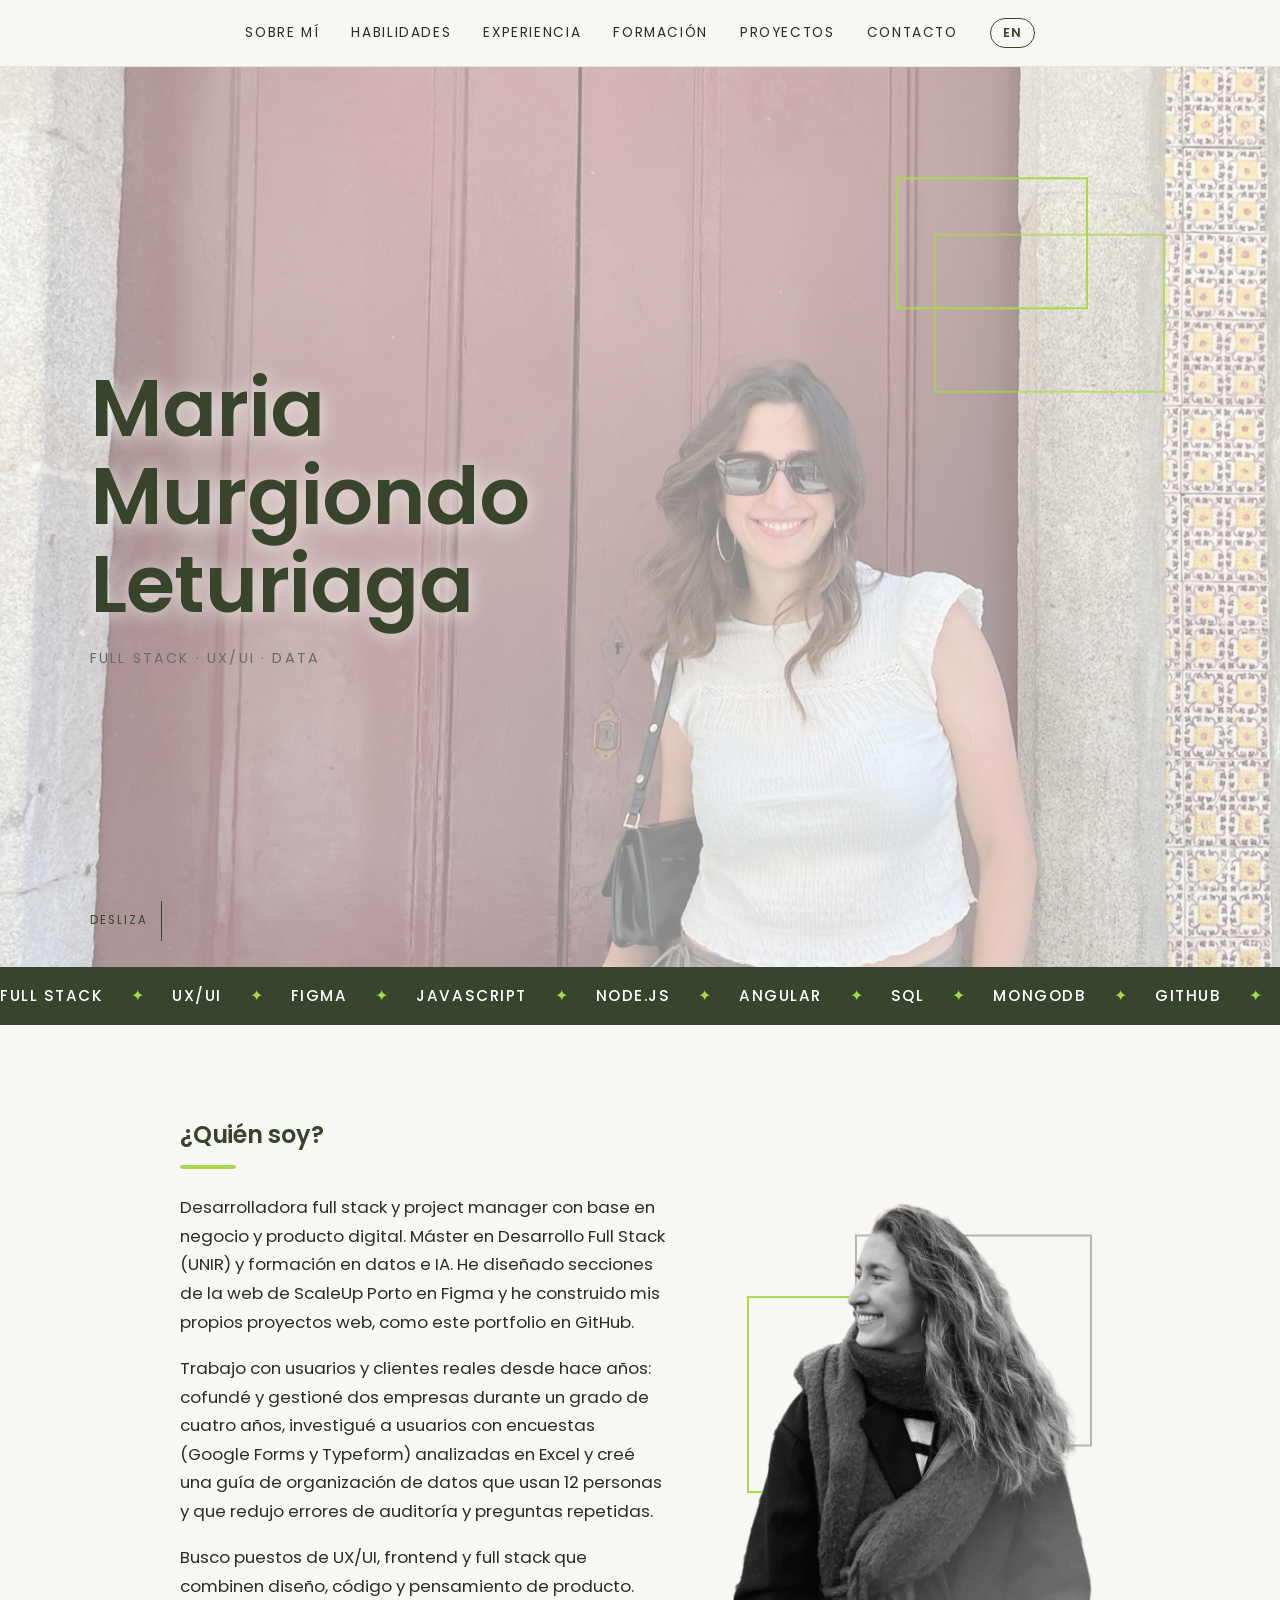
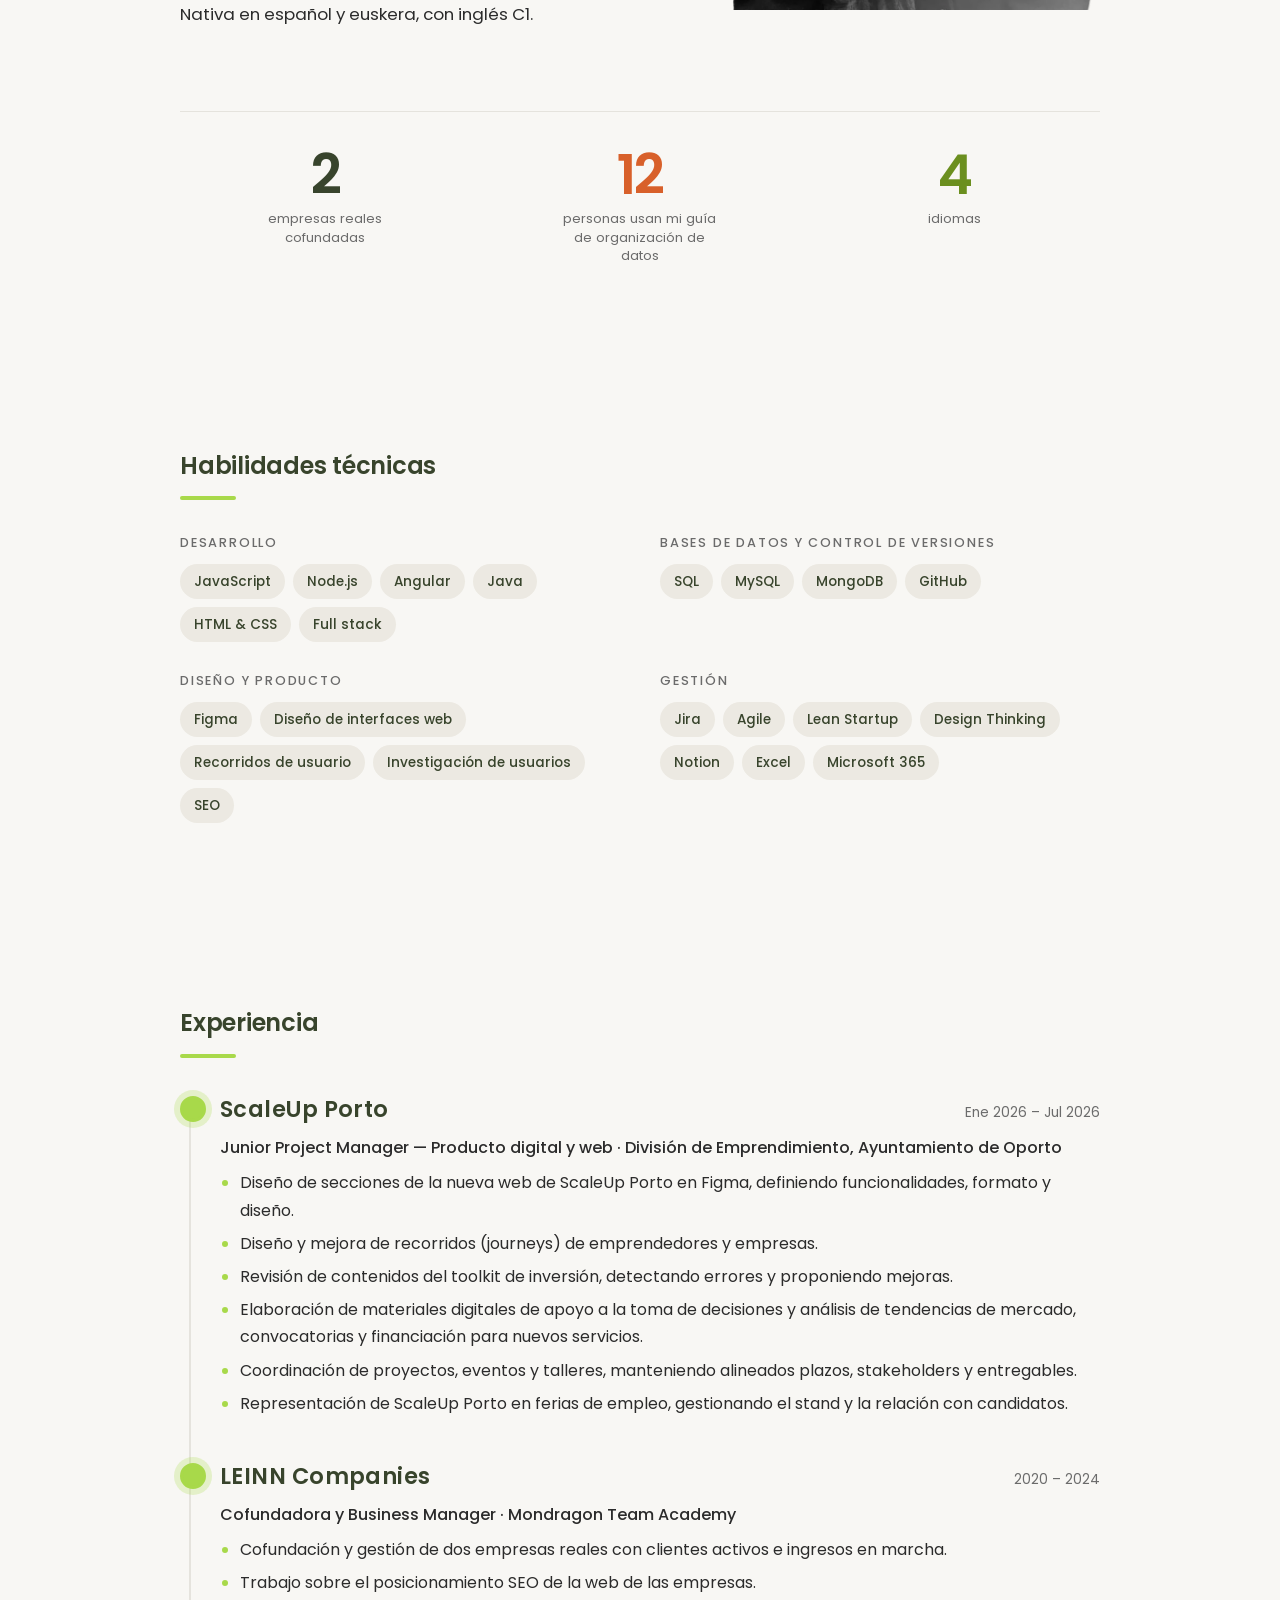
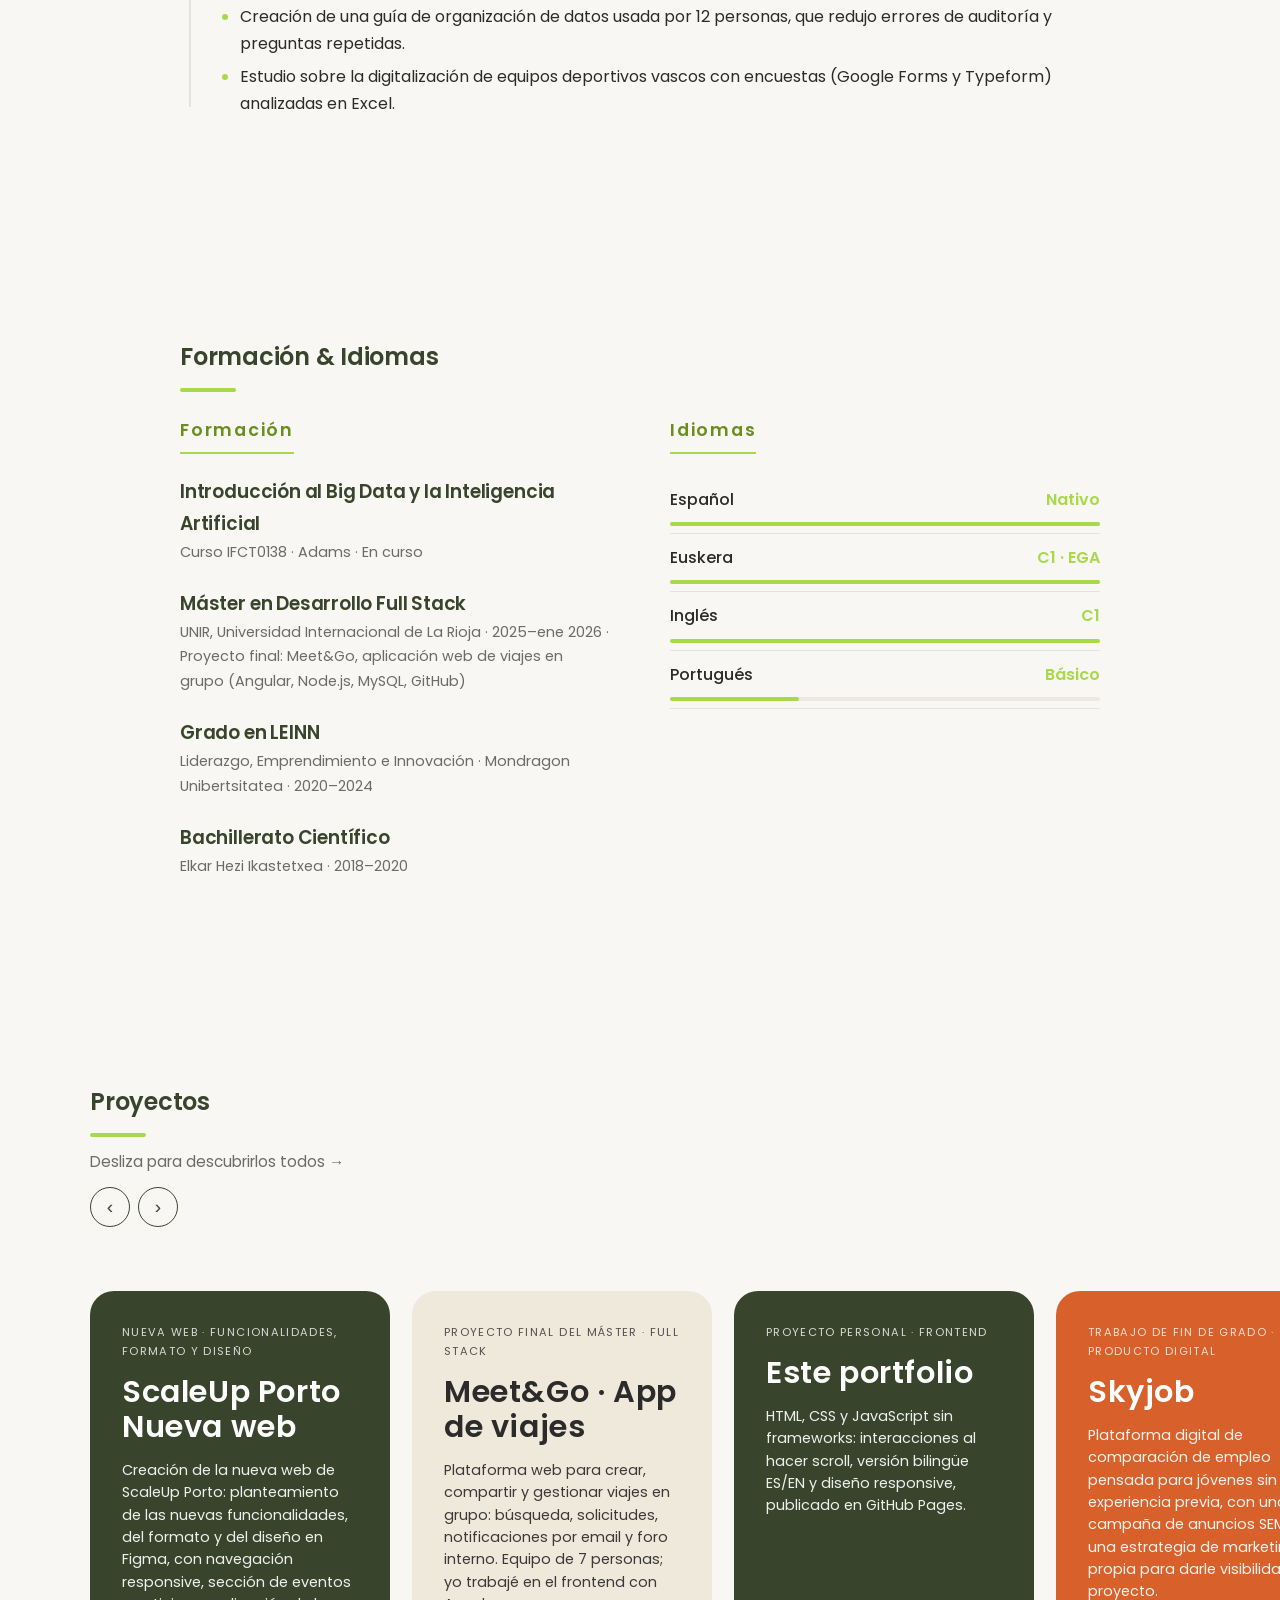
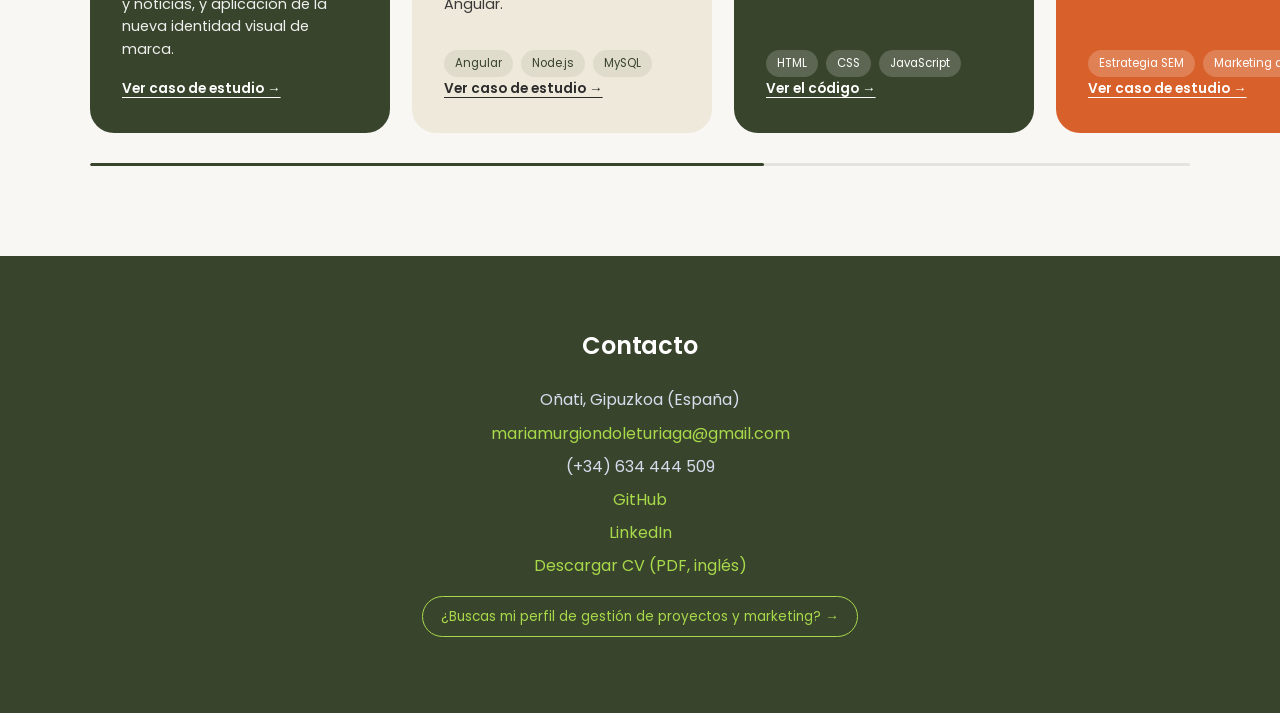
==== commit 1e23adc2: "Web Tech: casos Meet&Go y Skyjob, sin nativES" ====
--- a/index.html
+++ b/index.html
@@ -3,7 +3,7 @@
 <head>
 <meta charset="UTF-8">
 <meta name="viewport" content="width=device-width, initial-scale=1">
-<title>Maria Murgiondo Leturiaga — Portfolio</title>
+<title>Maria Murgiondo Leturiaga — Full Stack, UX/UI &amp; Data</title>
 <link rel="preconnect" href="https://fonts.googleapis.com">
 <link href="https://fonts.googleapis.com/css2?family=Cormorant+Garamond:wght@400;500;600&family=Poppins:wght@300;400;500;600&display=swap" rel="stylesheet">
 <link rel="stylesheet" href="style.css">
@@ -14,10 +14,10 @@
 
 <nav>
   <a href="#sobre-mi" data-i18n="nav-sobre">Sobre mí</a>
+  <a href="#habilidades" data-i18n="nav-habilidades">Habilidades</a>
   <a href="#experiencia" data-i18n="nav-experiencia">Experiencia</a>
   <a href="#formacion" data-i18n="nav-formacion">Formación</a>
   <a href="#proyectos" data-i18n="nav-proyectos">Proyectos</a>
-  <a href="#galeria" data-i18n="nav-galeria">Galería</a>
   <a href="#contacto" data-i18n="nav-contacto">Contacto</a>
   <button id="lang-toggle" class="lang-toggle" onclick="cambiarIdioma()">EN</button>
 </nav>
@@ -35,16 +35,16 @@
 <!-- CINTA DE HABILIDADES -->
 <div class="marquee" aria-hidden="true">
   <div class="marquee-track" id="marquee-track">
-    <span data-i18n="mq-1">Gestión de proyectos</span><b>✦</b>
-    <span data-i18n="mq-2">Comunicación y contenidos</span><b>✦</b>
-    <span data-i18n="mq-3">Gestión de stakeholders</span><b>✦</b>
-    <span data-i18n="mq-4">Coordinación de proveedores</span><b>✦</b>
-    <span>SEO</span><b>✦</b>
-    <span>SEM</span><b>✦</b>
+    <span>Full Stack</span><b>✦</b>
+    <span>UX/UI</span><b>✦</b>
     <span>Figma</span><b>✦</b>
+    <span>JavaScript</span><b>✦</b>
+    <span>Node.js</span><b>✦</b>
     <span>Angular</span><b>✦</b>
-    <span>Node.js</span><b>✦</b>
-    <span>Canva</span><b>✦</b>
+    <span>SQL</span><b>✦</b>
+    <span>MongoDB</span><b>✦</b>
+    <span>GitHub</span><b>✦</b>
+    <span>Data</span><b>✦</b>
   </div>
 </div>
 
@@ -66,8 +66,19 @@
 
   <div class="stats">
     <div class="stat"><span class="stat-num" data-count="2">2</span><span class="stat-label" data-i18n="stat-1">empresas reales cofundadas</span></div>
-    <div class="stat"><span class="stat-num" data-count="6">6</span><span class="stat-label" data-i18n="stat-2">proyectos de startups · 2020–2024</span></div>
+    <div class="stat"><span class="stat-num" data-count="12">12</span><span class="stat-label" data-i18n="stat-2">personas usan mi guía de organización de datos</span></div>
     <div class="stat"><span class="stat-num" data-count="4">4</span><span class="stat-label" data-i18n="stat-4">idiomas</span></div>
+  </div>
+</section>
+
+<!-- HABILIDADES -->
+<section id="habilidades">
+  <h2 data-i18n="skills-titulo">Habilidades técnicas</h2>
+  <div class="skills-grid">
+    <div><h3 data-i18n="sk-dev">Desarrollo</h3><div class="chips"><span>JavaScript</span><span>Node.js</span><span>Angular</span><span>Java</span><span>HTML &amp; CSS</span><span>Full stack</span></div></div>
+    <div><h3 data-i18n="sk-db">Bases de datos y control de versiones</h3><div class="chips"><span>SQL</span><span>MySQL</span><span>MongoDB</span><span>GitHub</span></div></div>
+    <div><h3 data-i18n="sk-design">Diseño y producto</h3><div class="chips"><span>Figma</span><span data-i18n="sk-interfaces"></span><span data-i18n="sk-journeys"></span><span data-i18n="sk-research"></span><span>SEO</span></div></div>
+    <div><h3 data-i18n="sk-mgmt">Gestión</h3><div class="chips"><span>Jira</span><span>Agile</span><span>Lean Startup</span><span>Design Thinking</span><span>Notion</span><span>Excel</span><span>Microsoft 365</span></div></div>
   </div>
 </section>
 
@@ -88,8 +99,7 @@
       <li data-i18n="exp1-li3">Diseño e impulso de una estrategia de marca (imagen, propuesta de valor, mensajes) por iniciativa propia.</li>
       <li data-i18n="exp1-li4">Elaboración de un toolkit editorial de inversión, incluyendo investigación y redacción estructurada.</li>
       <li data-i18n="exp1-li5">Representación de ScaleUp Porto en ferias de empleo, gestionando el stand y la relación con candidatos.</li>
-      <li data-i18n="exp1-li6">Seguimiento y análisis de convocatorias y oportunidades de financiación para startups.</li>
-    </ul>
+          </ul>
   </div>
   <div class="exp-item">
     <div class="meta">
@@ -114,8 +124,12 @@
     <div>
       <h3 class="col-title" data-i18n="col-formacion">Formación</h3>
       <div class="edu-item">
+        <h3 data-i18n="edu0-titulo">Introducción al Big Data y la Inteligencia Artificial</h3>
+        <div class="school" data-i18n="edu0-escuela">Curso IFCT0138 · Adams · En curso</div>
+      </div>
+      <div class="edu-item">
         <h3 data-i18n="edu1-titulo">Máster en Desarrollo Full Stack</h3>
-        <div class="school">UNIR, Universidad Internacional de La Rioja · 2025–2026</div>
+        <div class="school" data-i18n="edu1-escuela">UNIR · 2025–2026</div>
       </div>
       <div class="edu-item">
         <h3 data-i18n="edu2-titulo">Grado en LEINN</h3>
@@ -142,7 +156,6 @@
     <h2 data-i18n="proyectos-titulo">Proyectos</h2>
     <p class="proyectos-subtitle" data-i18n="proyectos-subtitulo">Desliza para descubrirlos todos →</p>
     <div class="intro-row">
-      <a href="#galeria" class="gallery-link" data-i18n="galeria-link">Ver mis fotos artísticas →</a>
       <div class="track-controls">
         <button type="button" class="tc" id="tc-prev" aria-label="Anterior / Previous">‹</button>
         <button type="button" class="tc" id="tc-next" aria-label="Siguiente / Next">›</button>
@@ -158,18 +171,21 @@
       <p class="tile-desc" data-i18n="p-scaleupfigma-desc">Diseño de la nueva web de ScaleUp Porto en Figma: navegación responsive, sección de eventos y noticias con tarjetas dinámicas, y aplicación de la nueva identidad visual de marca que ayudé a definir.</p>
       <span class="tile-link" data-i18n="tile-figma-link">Ver caso de estudio →</span>
     </a>
-
-    <div class="tile c4">
-      <span class="tile-eyebrow" data-i18n="p-scaleupig-rol">Social Media · Monitorización y contenido</span>
-      <h3 class="tile-title">ScaleUp Porto<br>Instagram</h3>
-      <p class="tile-desc" data-i18n="p-scaleupig-desc">Seguimiento del Instagram de ScaleUp Porto, aportando ideas de contenido y colaborando en las creaciones visuales publicadas en el canal.</p>
-      <div class="tile-skills">
-        <span data-i18n="p-scaleupig-skill1">Social media</span>
-        <span data-i18n="p-scaleupig-skill2">Ideación de contenido</span>
-      </div>
-    </div>
-
-    <div class="tile c1">
+    <a class="tile c3" href="caso-meetandgo.html">
+      <span class="tile-eyebrow" data-i18n="p-viajes-rol">Proyecto final del máster · Full stack</span>
+      <h3 class="tile-title" data-i18n="tile-viajes-titulo">Planificador de viajes</h3>
+      <p class="tile-desc" data-i18n="p-viajes-desc">Aplicación web para planificar y organizar viajes, desarrollada como proyecto final del Máster en Desarrollo Full Stack.</p>
+      <div class="tile-skills"><span>Angular</span><span>Node.js</span><span>MySQL</span></div>
+      <span class="tile-link" data-i18n="tile-caso-link">Ver caso de estudio →</span>
+    </a>
+    <a class="tile c1" href="https://github.com/mariamurgi/mariamurgi.github.io" target="_blank" rel="noopener">
+      <span class="tile-eyebrow" data-i18n="p-portfolio-rol">Proyecto personal · Frontend</span>
+      <h3 class="tile-title" data-i18n="tile-portfolio-titulo">Este portfolio</h3>
+      <p class="tile-desc" data-i18n="p-portfolio-desc">HTML, CSS y JavaScript sin frameworks: interacciones al hacer scroll, versión bilingüe ES/EN y diseño responsive, publicado en GitHub Pages.</p>
+      <div class="tile-skills"><span>HTML</span><span>CSS</span><span>JavaScript</span></div>
+      <span class="tile-link" data-i18n="tile-codigo-link">Ver el código →</span>
+    </a>
+    <a class="tile c4" href="caso-skyjob.html">
       <span class="tile-eyebrow" data-i18n="p-skyjob-rol">Trabajo de Fin de Grado · Producto digital</span>
       <h3 class="tile-title">Skyjob</h3>
       <p class="tile-desc" data-i18n="p-skyjob-desc">Plataforma digital de comparación de empleo pensada para jóvenes sin experiencia previa, con una campaña de anuncios SEM y una estrategia de marketing propia para darle visibilidad al proyecto.</p>
@@ -177,43 +193,9 @@
         <span data-i18n="p-skyjob-skill1">Estrategia SEM</span>
         <span data-i18n="p-skyjob-skill2">Marketing digital</span>
       </div>
-    </div>
-
-    <div class="tile c2 has-sticker">
-      <img class="sticker st-1" src="img/stickers/botella-negra.webp" alt="" loading="lazy" draggable="false">
-      <img class="sticker st-2" src="img/stickers/botella-roja.webp" alt="" loading="lazy" draggable="false">
-      <span class="tile-eyebrow" data-i18n="p-suliit-rol">Communication Lead · Product design</span>
-      <h3 class="tile-title">Suliit</h3>
-      <p class="tile-desc" data-i18n="p-suliit-desc">Proyecto creado para demostrar que un cambio significativo puede empezar con pequeñas acciones: botellas reutilizables de acero inoxidable, con diseños predefinidos y opción de personalización total.</p>
-      <div class="tile-skills">
-        <span data-i18n="p-suliit-skill1">Gestión de clientes y proveedores</span>
-        <span data-i18n="p-suliit-skill3">Creatividad</span>
-      </div>
-    </div>
-
-    <div class="tile c3 has-sticker">
-      <img class="sticker st-1" src="img/stickers/panuelo-1.webp" alt="" loading="lazy" draggable="false">
-      <img class="sticker st-2" src="img/stickers/panuelo-2.webp" alt="" loading="lazy" draggable="false">
-      <span class="tile-eyebrow" data-i18n="p-velti-rol">Project &amp; Financial Lead · Product design</span>
-      <h3 class="tile-title">Velti</h3>
-      <p class="tile-desc" data-i18n="p-velti-desc">Proyecto para promover el #buylessbuywell: pañuelos versátiles diseñados para poder llevarse de 1.000 formas distintas, como alternativa al consumo masivo.</p>
-      <div class="tile-skills">
-        <span data-i18n="p-velti-skill1">Gestión financiera</span>
-        <span data-i18n="p-velti-skill2">Diseño de producto</span>
-      </div>
-    </div>
-
-    <div class="tile c4">
-      <span class="tile-eyebrow" data-i18n="p-natives-rol">Project Lead · Servicio educativo</span>
-      <h3 class="tile-title">nativES</h3>
-      <p class="tile-desc" data-i18n="p-natives-desc">Servicio para poner en práctica lo aprendido en idiomas a través de competiciones, juegos y conversaciones con hablantes nativos, frente al problema global de no practicar lo estudiado.</p>
-      <div class="tile-skills">
-        <span data-i18n="p-natives-skill1">Diseño de experiencia de usuario</span>
-        <span data-i18n="p-natives-skill2">Comunicación</span>
-      </div>
-    </div>
-
-    <div class="tile c1">
+      <span class="tile-link" data-i18n="tile-caso-link">Ver caso de estudio →</span>
+    </a>
+    <div class="tile c2">
       <span class="tile-eyebrow" data-i18n="p-tekirola-rol">Proyecto colaborativo · Transformación digital</span>
       <h3 class="tile-title">Tekirola</h3>
       <p class="tile-desc" data-i18n="p-tekirola-desc">Estudios y soluciones digitales personalizadas para organizaciones deportivas, con el objetivo de identificar necesidades y diseñar estrategias de transformación digital para el sector.</p>
@@ -222,18 +204,6 @@
         <span>UX</span>
       </div>
     </div>
-
-    <div class="tile c2">
-      <span class="tile-eyebrow" data-i18n="p-ikusmin-rol">Communication Lead · Servicio cultural</span>
-      <h3 class="tile-title">Ikusmin</h3>
-      <p class="tile-desc" data-i18n="p-ikusmin-desc">Proyecto para promover la lectura y escritura en euskera entre jóvenes, incorporando nuevas tecnologías al proceso creativo. Impacto: 16 jóvenes participantes.</p>
-      <div class="tile-skills">
-        <span data-i18n="p-ikusmin-skill1">Facilitación de sesiones</span>
-        <span>Design thinking</span>
-      </div>
-      <a class="tile-link tile-ext" href="https://www.diariovasco.com/alto-deba/onati/proyecto-ikusmin-promueve-lectura-escritura-euskera-jovenes-20240207205713-nt.html" target="_blank" rel="noopener" data-i18n="tile-noticia-link">Leer la noticia →</a>
-    </div>
-
     <div class="tile c3">
       <span class="tile-eyebrow" data-i18n="p-konekta-rol">Financial Lead · Servicio tecnológico</span>
       <h3 class="tile-title">Konekta-Tu</h3>
@@ -250,36 +220,18 @@
 </section>
 
 
-<!-- GALERIA -->
-<section id="galeria">
-  <h2 data-i18n="galeria-titulo">Galería</h2>
-  <p style="color: var(--muted); margin: 10px 0 40px;" data-i18n="galeria-desc">Una selección de mis fotos artísticas.</p>
-  <div class="carousel" id="carousel">
-    <button class="carousel-btn prev" onclick="moverCarrusel(-1)">‹</button>
-    <button class="carousel-btn next" onclick="moverCarrusel(1)">›</button>
-  </div>
-  <div class="carousel-counter"><span id="counter-current">1</span> / <span id="counter-total"></span></div>
-  <p class="carousel-hint" data-i18n="galeria-hint">Haz clic en una foto para verla en grande</p>
-</section>
-
-<!-- VISTA AMPLIADA DE LA GALERÍA -->
-<div class="lightbox" id="lightbox" role="dialog" aria-modal="true" aria-hidden="true">
-  <button type="button" class="lb-btn lb-close" id="lb-close" aria-label="Cerrar / Close">×</button>
-  <button type="button" class="lb-btn lb-prev" id="lb-prev" aria-label="Anterior / Previous">‹</button>
-  <img id="lb-img" alt="">
-  <button type="button" class="lb-btn lb-next" id="lb-next" aria-label="Siguiente / Next">›</button>
-  <div class="lb-counter" id="lb-counter"></div>
-</div>
-
 <!-- CONTACTO -->
 <footer id="contacto">
   <h2 data-i18n="contacto-titulo">Contacto</h2>
   <p class="contact-line" data-i18n="contacto-direccion">Oñati, Gipuzkoa (España)</p>
   <p class="contact-line"><a href="mailto:mariamurgiondoleturiaga@gmail.com">mariamurgiondoleturiaga@gmail.com</a></p>
   <p class="contact-line">(+34) 634 444 509</p>
+  <p class="contact-line"><a href="https://github.com/mariamurgi" target="_blank" rel="noopener">GitHub</a></p>
+  <p class="contact-line"><a href="https://www.linkedin.com/in/maria-murgiondo-leturiaga-5a56791b8" target="_blank" rel="noopener">LinkedIn</a></p>
+  <p class="contact-line"><a href="cv/CV_Maria_Murgiondo_UX_FullStack_EN.pdf" target="_blank" rel="noopener" data-i18n="cv-link">Descargar CV (PDF, inglés)</a></p>
+  <p class="contact-line"><a class="cross-link" href="https://mariamurgi.github.io/portfolio-pm/" data-i18n="cross-link"></a></p>
 </footer>
 
-<script src="script.js"></script>
 <script src="i18n.js"></script>
 <script src="animaciones.js"></script>
 </body>
--- a/style.css
+++ b/style.css
@@ -1,4 +1,4 @@
-:root {
+  :root {
     --navy: #38442c;
     --lime: #a8d94a;
     --bg: #f8f7f4;
@@ -680,4 +680,16 @@
 }
 
 /* Enlace a noticia dentro de una tarjeta */
-.tile-ext { margin-top: 16px; color: inherit; align-self: flex-start; }+.tile-ext { margin-top: 16px; color: inherit; align-self: flex-start; }
+
+/* Enlace hacia la otra versión de la web */
+.cross-link { display: inline-block; margin-top: 10px; padding: 8px 18px; border: 1px solid var(--lime); border-radius: 30px; text-decoration: none; font-size: 0.85rem; transition: background 0.2s, color 0.2s; }
+.cross-link:hover { background: var(--lime); color: #2b3a14; }
+
+/* Habilidades técnicas (web Tech) */
+.skills-grid { display: grid; grid-template-columns: repeat(2, 1fr); gap: 28px 40px; margin-top: 8px; }
+.skills-grid h3 { font-size: 0.8rem; letter-spacing: 0.14em; text-transform: uppercase; color: var(--muted); margin-bottom: 10px; font-weight: 500; }
+.chips { display: flex; flex-wrap: wrap; gap: 8px; }
+.chips span { padding: 6px 14px; border-radius: 30px; background: #ece9e2; font-size: 0.85rem; color: var(--navy); font-weight: 500; transition: background 0.2s, transform 0.2s; }
+.chips span:hover { background: var(--lime); transform: translateY(-2px); }
+@media (max-width: 700px) { .skills-grid { grid-template-columns: 1fr; gap: 22px; } }
